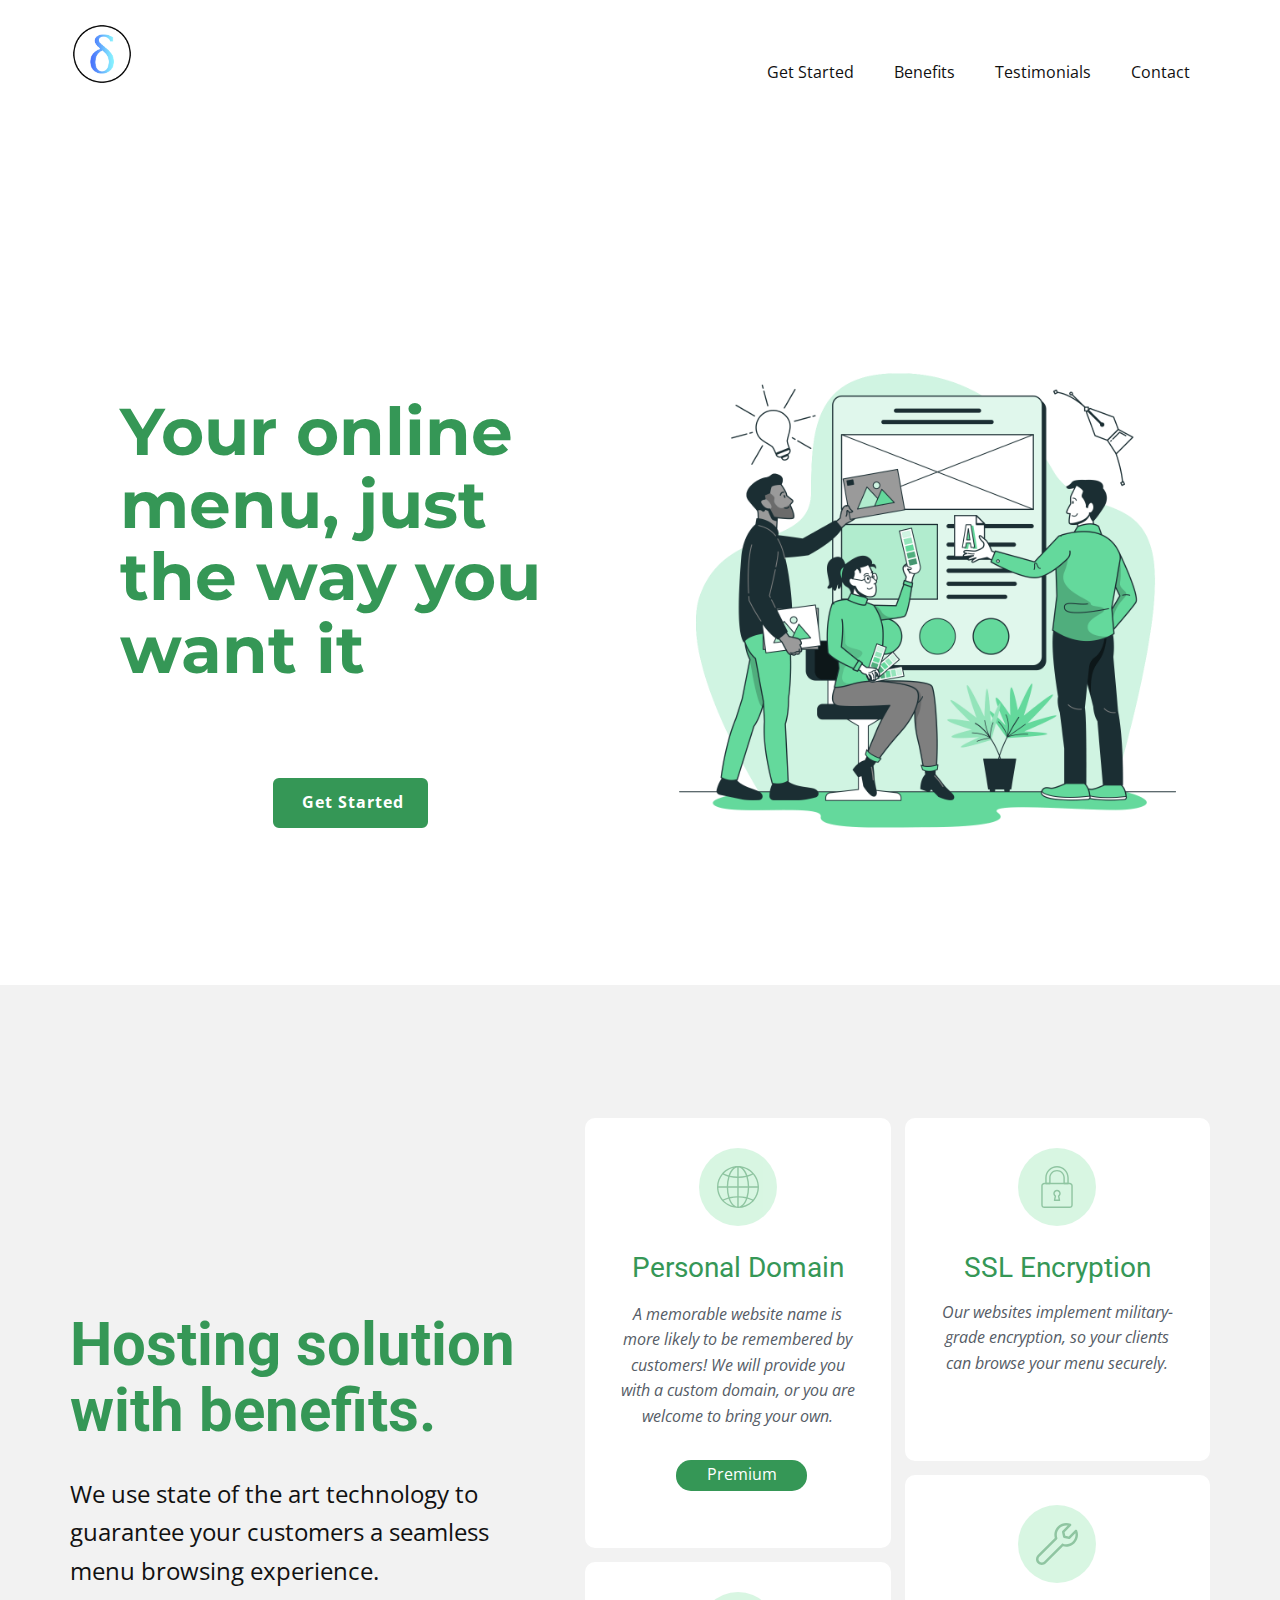
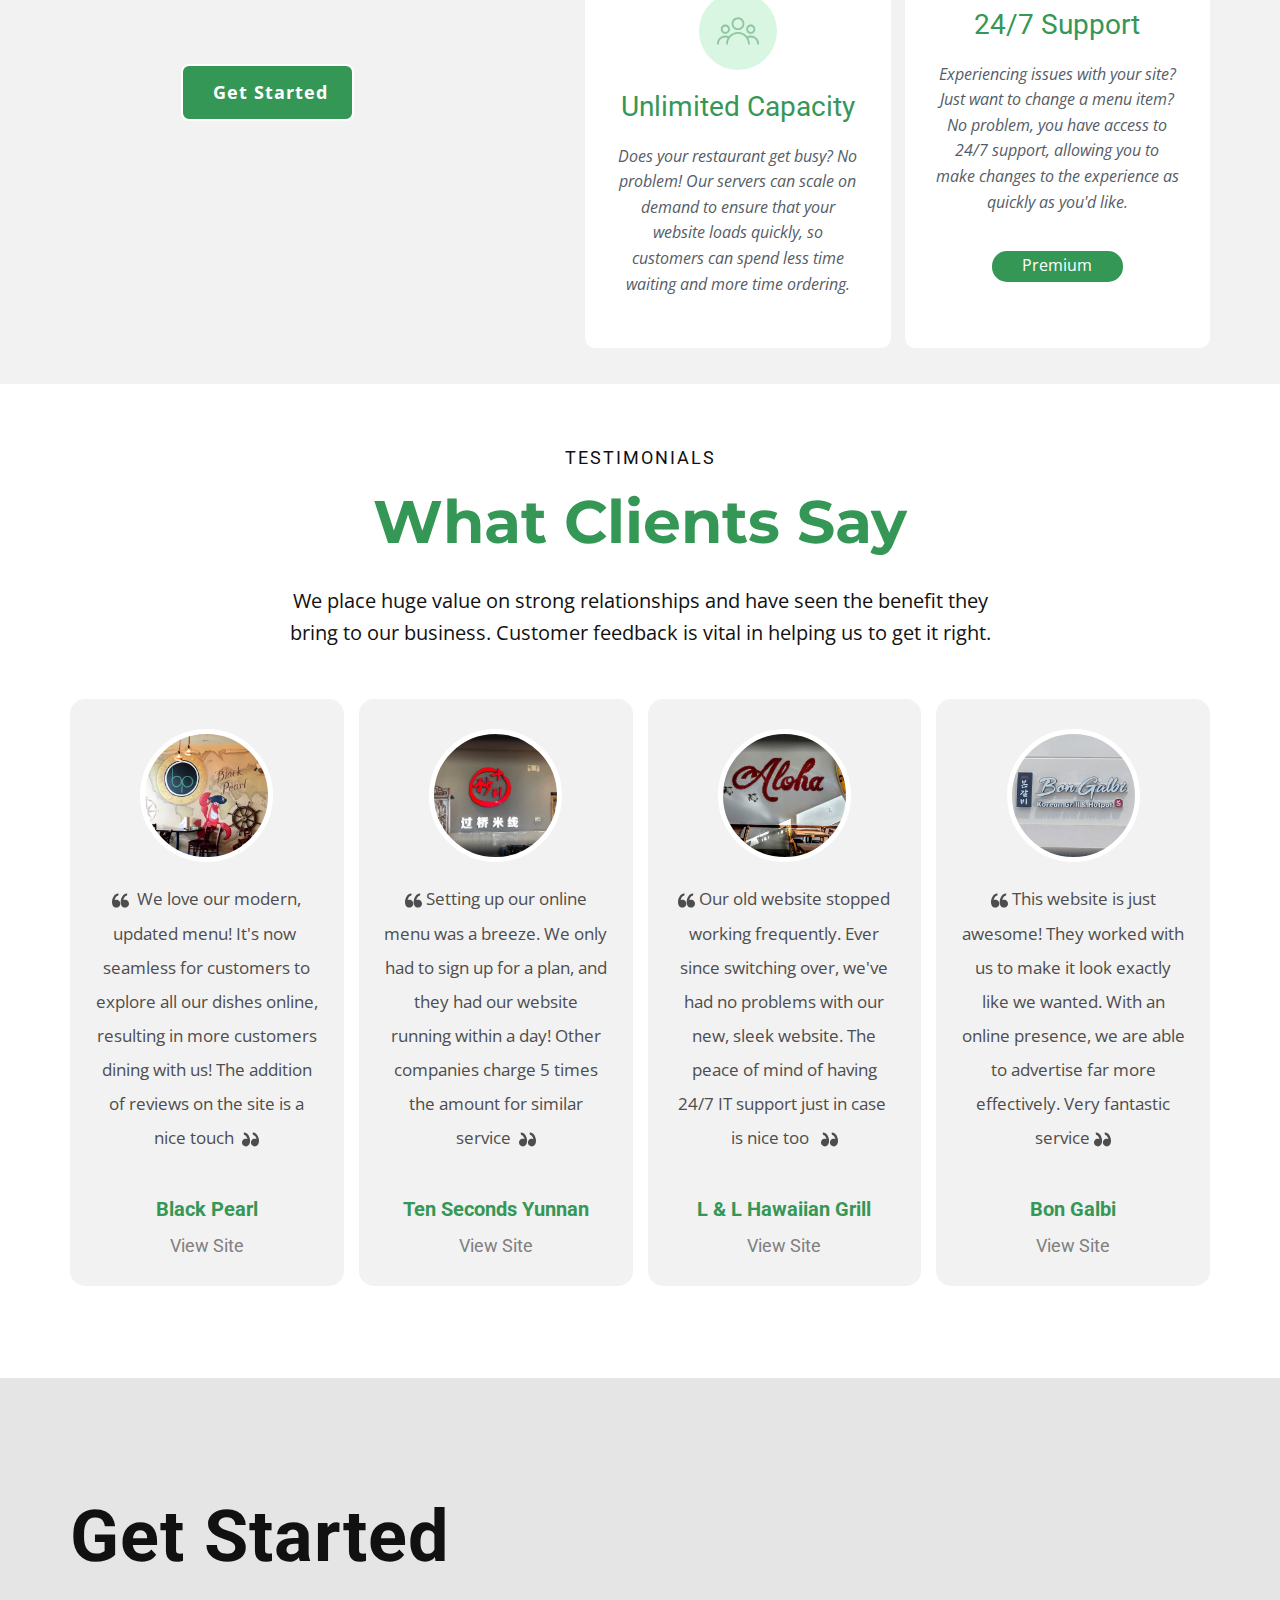
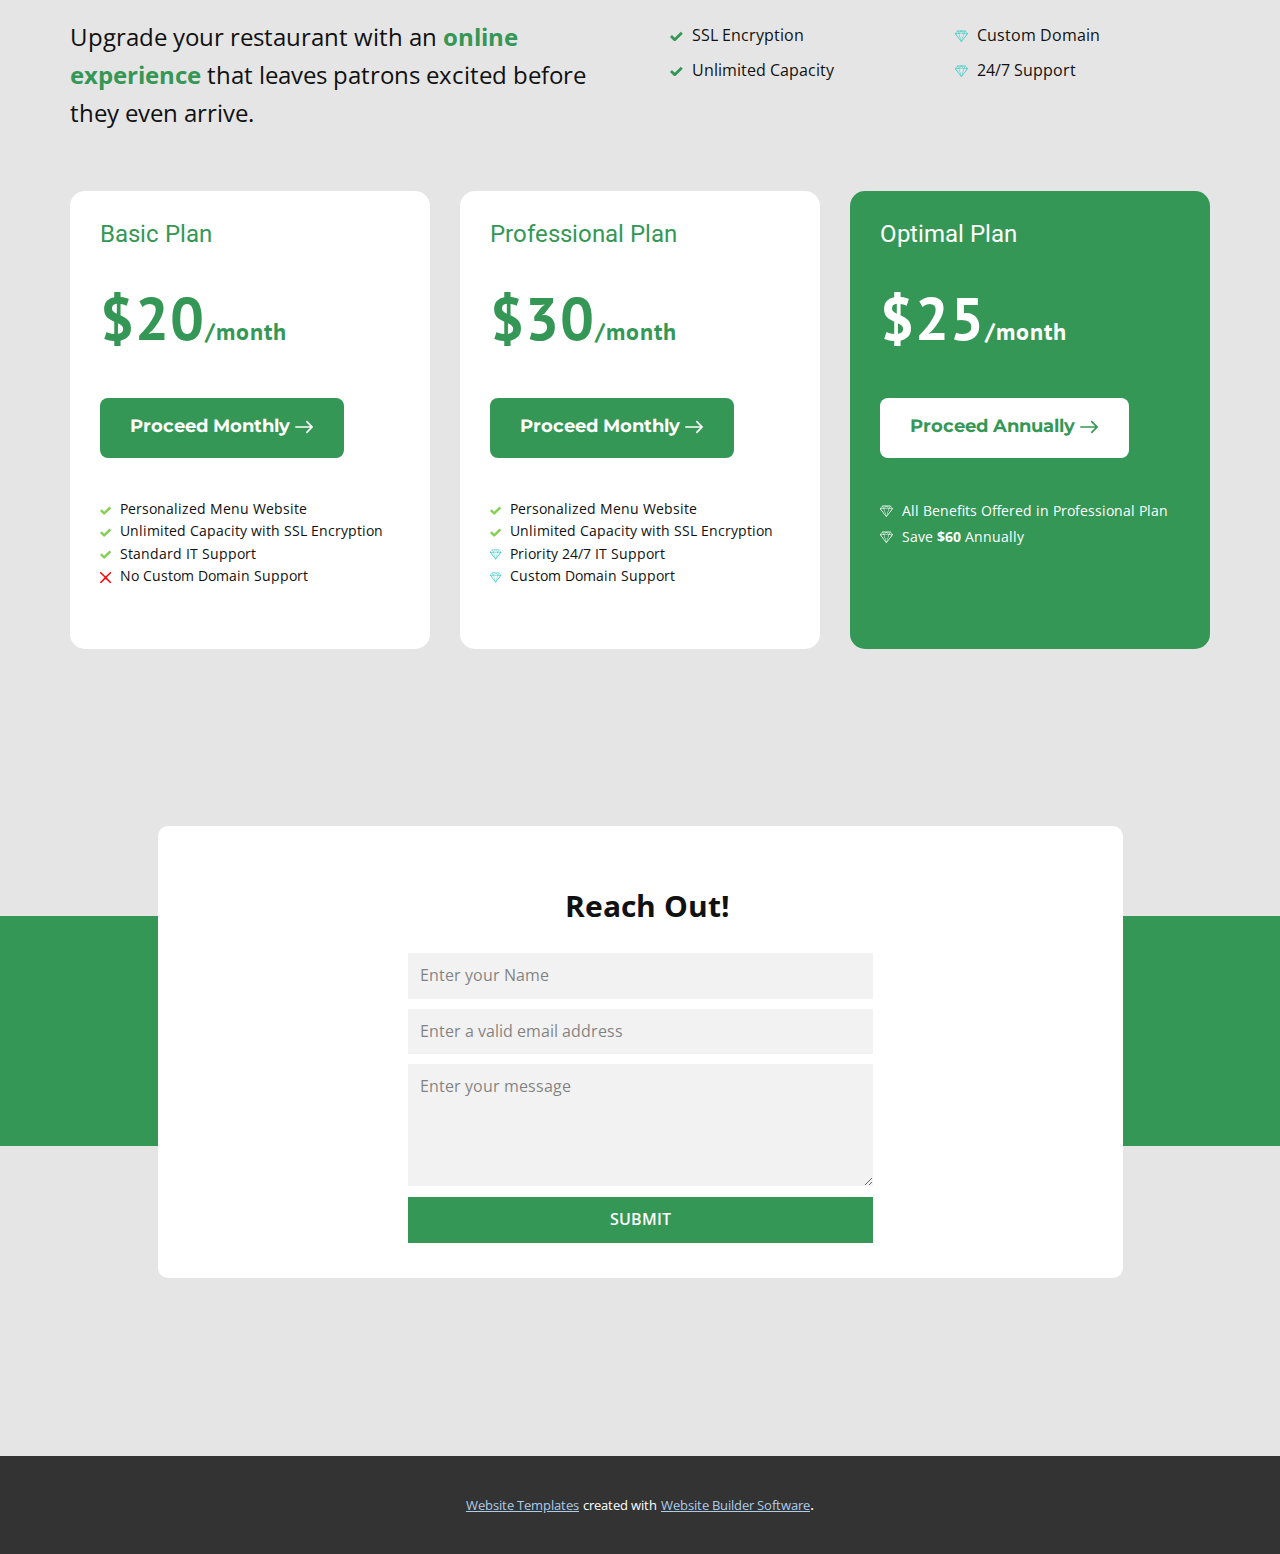
==== index.html @ 48ece4a9 "update form url" ====
<!DOCTYPE html>
<html style="font-size: 16px;">
  <head>
    <meta name="viewport" content="width=device-width, initial-scale=1.0">
    <meta charset="utf-8">
    <meta name="keywords" content="Your online menu, just the way you want it, ​Hosting solution with benefits., What Clients Say, ​Purchase, ​Free, ​$9/month, ​$12/month, ​Get started with the simpliest static page, INTUITIVE">
    <meta name="description" content="">
    <meta name="page_type" content="np-template-header-footer-from-plugin">
    <title>eMenu</title>
    <link rel="stylesheet" href="nicepage.css" media="screen">
<link rel="stylesheet" href="Home.css" media="screen">
    <script class="u-script" type="text/javascript" src="jquery.js" defer=""></script>
    <script class="u-script" type="text/javascript" src="nicepage.js" defer=""></script>
    <meta name="generator" content="Nicepage 3.25.0, nicepage.com">
    <link id="u-theme-google-font" rel="stylesheet" href="https://fonts.googleapis.com/css?family=Roboto:100,100i,300,300i,400,400i,500,500i,700,700i,900,900i|Open+Sans:300,300i,400,400i,600,600i,700,700i,800,800i">
    <link id="u-page-google-font" rel="stylesheet" href="https://fonts.googleapis.com/css?family=Montserrat:100,100i,200,200i,300,300i,400,400i,500,500i,600,600i,700,700i,800,800i,900,900i|PT+Sans:400,400i,700,700i|Open+Sans:300,300i,400,400i,600,600i,700,700i,800,800i">
    
    
    
    
    
    
    <script type="application/ld+json">{
		"@context": "http://schema.org",
		"@type": "Organization",
		"name": "",
		"logo": "images/logo.png"
}</script>
    <meta name="theme-color" content="#478ac9">
    <meta property="og:title" content="eMenu">
    <meta property="og:type" content="website">
  </head>
  <body data-home-page="Home.html" data-home-page-title="Home" class="u-body"><header class="u-clearfix u-header u-header" id="sec-4924"><div class="u-clearfix u-sheet u-valign-middle u-sheet-1">
        <a href="Home.html#carousel_662e" data-page-id="89994799" class="u-image u-logo u-image-1" data-image-width="812" data-image-height="812" title="Home">
          <img src="images/logo.png" class="u-logo-image u-logo-image-1" alt="">
        </a>
        <nav class="u-menu u-menu-dropdown u-offcanvas u-menu-1">
          <div class="menu-collapse" style="font-size: 1rem; letter-spacing: 0px;">
            <a class="u-button-style u-custom-left-right-menu-spacing u-custom-padding-bottom u-custom-top-bottom-menu-spacing u-nav-link u-text-active-palette-1-base u-text-hover-palette-2-base" href="#">
              <svg><use xmlns:xlink="http://www.w3.org/1999/xlink" xlink:href="#menu-hamburger"></use></svg>
              <svg version="1.1" xmlns="http://www.w3.org/2000/svg" xmlns:xlink="http://www.w3.org/1999/xlink"><defs><symbol id="menu-hamburger" viewBox="0 0 16 16" style="width: 16px; height: 16px;"><rect y="1" width="16" height="2"></rect><rect y="7" width="16" height="2"></rect><rect y="13" width="16" height="2"></rect>
</symbol>
</defs></svg>
            </a>
          </div>
          <div class="u-custom-menu u-nav-container">
            <ul class="u-nav u-unstyled u-nav-1"><li class="u-nav-item"><a class="u-button-style u-nav-link u-text-active-palette-1-base u-text-hover-palette-2-base" href="Home.html#carousel_10cb" data-page-id="89994799" style="padding: 10px 20px;">Get Started</a>
</li><li class="u-nav-item"><a class="u-button-style u-nav-link u-text-active-palette-1-base u-text-hover-palette-2-base" href="Home.html#carousel_8112" data-page-id="89994799" style="padding: 10px 20px;">Benefits</a>
</li><li class="u-nav-item"><a class="u-button-style u-nav-link u-text-active-palette-1-base u-text-hover-palette-2-base" href="Home.html#carousel_b953" data-page-id="89994799" style="padding: 10px 20px;">Testimonials</a>
</li><li class="u-nav-item"><a class="u-button-style u-nav-link u-text-active-palette-1-base u-text-hover-palette-2-base" href="Home.html#carousel_ae46" data-page-id="89994799" style="padding: 10px 20px;">Contact</a>
</li></ul>
          </div>
          <div class="u-custom-menu u-nav-container-collapse">
            <div class="u-black u-container-style u-inner-container-layout u-opacity u-opacity-95 u-sidenav">
              <div class="u-sidenav-overflow">
                <div class="u-menu-close"></div>
                <ul class="u-align-center u-nav u-popupmenu-items u-unstyled u-nav-2"><li class="u-nav-item"><a class="u-button-style u-nav-link" href="Home.html#carousel_10cb" data-page-id="89994799" style="padding: 10px 20px;">Get Started</a>
</li><li class="u-nav-item"><a class="u-button-style u-nav-link" href="Home.html#carousel_8112" data-page-id="89994799" style="padding: 10px 20px;">Benefits</a>
</li><li class="u-nav-item"><a class="u-button-style u-nav-link" href="Home.html#carousel_b953" data-page-id="89994799" style="padding: 10px 20px;">Testimonials</a>
</li><li class="u-nav-item"><a class="u-button-style u-nav-link" href="Home.html#carousel_ae46" data-page-id="89994799" style="padding: 10px 20px;">Contact</a>
</li></ul>
              </div>
            </div>
            <div class="u-black u-menu-overlay u-opacity u-opacity-70"></div>
          </div>
        </nav>
      </div></header>
    <section class="u-clearfix u-section-1" id="carousel_662e">
      <div class="u-clearfix u-sheet u-valign-middle u-sheet-1">
        <div class="u-clearfix u-expanded-width u-gutter-0 u-layout-wrap u-layout-wrap-1">
          <div class="u-layout" style="">
            <div class="u-layout-row" style="">
              <div class="u-align-center-xs u-align-left-lg u-align-left-md u-align-left-sm u-align-left-xl u-container-style u-layout-cell u-left-cell u-size-30 u-size-xs-60 u-white u-layout-cell-1" src="">
                <div class="u-container-layout u-container-layout-1">
                  <h1 class="u-align-left u-custom-font u-font-montserrat u-text u-text-palette-2-base u-text-1">Your online menu, just the way you want it<br>
                  </h1>
                  <a href="Home.html#carousel_10cb" data-page-id="89994799" class="u-active-white u-align-center u-border-2 u-border-active-palette-2-base u-border-hover-palette-2-base u-border-white u-btn u-btn-round u-button-style u-hover-white u-palette-2-base u-radius-8 u-text-active-palette-2-base u-text-body-alt-color u-text-hover-palette-2-base u-btn-1"> &nbsp;Get Started</a>
                </div>
              </div>
              <div class="u-align-center u-container-style u-layout-cell u-right-cell u-size-30 u-size-xs-60 u-layout-cell-2" src="">
                <div class="u-container-layout u-valign-bottom-lg u-valign-bottom-xl u-valign-middle-md u-container-layout-2" src="">
                  <img class="u-expanded-width-lg u-expanded-width-md u-expanded-width-sm u-expanded-width-xs u-image u-image-contain u-image-1" src="images/xcxcxcxc-min.png" data-image-width="1200" data-image-height="1100">
                </div>
              </div>
            </div>
          </div>
        </div>
      </div>
    </section>
    <section class="u-align-center u-clearfix u-grey-5 u-section-2" id="carousel_8112">
      <div class="u-clearfix u-sheet u-sheet-1">
        <div class="u-align-left u-container-style u-expanded-width-md u-expanded-width-sm u-expanded-width-xs u-group u-shape-rectangle u-group-1">
          <div class="u-container-layout u-valign-top-md u-valign-top-sm u-valign-top-xs u-container-layout-1">
            <h1 class="u-text u-text-palette-2-base u-text-1"> Hosting solution with benefits.</h1>
            <p class="u-text u-text-2">We use state of the art technology to guarantee your customers a seamless menu browsing experience.</p>
            <a href="Home.html#carousel_10cb" data-page-id="89994799" class="u-active-white u-align-center u-border-2 u-border-active-palette-2-base u-border-hover-palette-2-base u-border-white u-btn u-btn-round u-button-style u-hover-white u-palette-2-base u-radius-8 u-text-active-palette-2-base u-text-body-alt-color u-text-hover-palette-2-base u-btn-1"> &nbsp;Get Started</a>
          </div>
        </div>
        <div class="u-clearfix u-expanded-width-md u-expanded-width-sm u-expanded-width-xs u-gutter-14 u-layout-wrap u-layout-wrap-1">
          <div class="u-gutter-0 u-layout">
            <div class="u-layout-row">
              <div class="u-size-30">
                <div class="u-layout-col">
                  <div class="u-align-center u-container-style u-layout-cell u-radius-10 u-size-40 u-white u-layout-cell-1">
                    <div class="u-container-layout u-valign-bottom-sm u-valign-bottom-xs u-container-layout-2"><span class="u-icon u-icon-circle u-opacity u-opacity-55 u-palette-2-light-2 u-spacing-18 u-text-palette-2-base u-icon-1"><svg class="u-svg-link" preserveAspectRatio="xMidYMin slice" viewBox="0 0 479.447 479.447" style=""><use xmlns:xlink="http://www.w3.org/1999/xlink" xlink:href="#svg-8ac8"></use></svg><svg class="u-svg-content" viewBox="0 0 479.447 479.447" x="0px" y="0px" id="svg-8ac8" style="enable-background:new 0 0 479.447 479.447;"><g><g><path d="M239.446,0.022c-8.594,0-17.182,0.462-25.727,1.383c-7.832,0.8-15.568,2.112-23.2,3.704    c-1.477,0.309-2.955,0.635-4.432,0.976C141.12,16.323,100.06,39.314,67.831,72.301c-2.997,3.072-5.931,6.235-8.8,9.488    c-87.06,99.948-76.612,251.548,23.337,338.608c95.688,83.349,239.723,77.803,328.719-12.656c3.003-3.072,5.936-6.235,8.8-9.488    c38.421-43.754,59.594-100.003,59.56-158.232C479.447,107.472,371.995,0.021,239.446,0.022z M78.495,84.301    c1.264-1.312,2.576-2.568,3.864-3.84c1.488-1.464,2.968-2.936,4.488-4.352c1.336-1.248,2.712-2.448,4.08-3.664    c1.544-1.368,3.08-2.736,4.664-4.056c1.392-1.176,2.824-2.304,4.248-3.44c1.6-1.28,3.2-2.56,4.848-3.792    c1.456-1.096,2.936-2.16,4.424-3.2c1.656-1.184,3.32-2.4,5.008-3.504c1.512-1.024,3.04-2.016,4.576-3    c1.712-1.096,3.432-2.176,5.168-3.2c1.563-0.933,3.136-1.851,4.72-2.752c1.771-1.008,3.549-1.992,5.336-2.952    c1.6-0.853,3.2-1.688,4.8-2.504c1.824-0.92,3.664-1.808,5.512-2.68c1.6-0.76,3.264-1.52,4.912-2.24c1.88-0.8,3.784-1.6,5.688-2.4    c1.656-0.68,3.304-1.344,4.976-1.984c1.936-0.736,3.896-1.424,5.856-2.112c1.672-0.584,3.344-1.168,5.04-1.72    c1.992-0.64,4-1.232,6.016-1.816c1.688-0.488,3.36-0.992,5.056-1.448c0.648-0.168,1.296-0.304,1.944-0.472    c-23.68,22.993-41.253,51.529-51.128,83.024c-18.988-5.008-37.37-12.082-54.816-21.096C78.039,84.821,78.263,84.541,78.495,84.301    z M66.991,97.181c19.217,10.412,39.595,18.522,60.712,24.16c-10.352,35.996-15.786,73.227-16.152,110.68h-95.92    C17.374,182.632,35.435,135.214,66.991,97.181z M66.991,382.861c-31.554-38.034-49.615-85.452-51.36-134.84h95.92    c0.366,37.453,5.799,74.684,16.152,110.68C106.587,364.341,86.209,372.45,66.991,382.861z M181.727,456.429    c-1.616-0.408-3.288-0.936-4.952-1.424c-2.024-0.592-4.056-1.184-6.056-1.832c-1.688-0.544-3.352-1.128-5.016-1.712    c-1.968-0.68-3.936-1.376-5.88-2.12c-1.664-0.632-3.304-1.296-4.952-1.968c-1.912-0.8-3.824-1.6-5.72-2.4    c-1.632-0.72-3.256-1.461-4.872-2.224c-1.864-0.88-3.72-1.776-5.6-2.704c-1.6-0.8-3.2-1.6-4.8-2.472    c-1.808-0.968-3.6-1.96-5.392-2.984c-1.6-0.888-3.12-1.8-4.664-2.728c-1.76-1.056-3.488-2.144-5.216-3.256    c-1.52-0.968-3.04-1.952-4.536-2.96c-1.704-1.152-3.392-2.352-5.064-3.552c-1.464-1.048-2.928-2.096-4.368-3.2    c-1.656-1.248-3.28-2.536-4.896-3.832c-1.416-1.128-2.824-2.248-4.208-3.408c-1.6-1.328-3.144-2.712-4.696-4.088    c-1.36-1.208-2.728-2.4-4.056-3.632c-1.528-1.424-3.008-2.904-4.496-4.368c-1.288-1.272-2.6-2.528-3.864-3.832    c-0.232-0.248-0.456-0.504-0.688-0.744c17.445-9.018,35.827-16.095,54.816-21.104c9.877,31.494,27.449,60.029,51.128,83.024    C183.031,456.741,182.375,456.605,181.727,456.429z M231.447,463.389c-34.232-4.864-64.24-40.592-83.12-93.352    c27.296-6.112,55.151-9.391,83.12-9.784V463.389z M231.447,344.253c-29.67,0.39-59.215,3.914-88.144,10.512    c-10.045-34.707-15.344-70.615-15.752-106.744h103.896V344.253z M231.447,232.021H127.551    c0.407-36.129,5.706-72.037,15.752-106.744c28.929,6.597,58.475,10.121,88.144,10.512V232.021z M231.447,119.789    c-27.97-0.39-55.824-3.669-83.12-9.784c18.88-52.76,48.888-88.488,83.12-93.352V119.789z M411.903,97.181    c31.554,38.034,49.615,85.452,51.36,134.84h-95.92c-0.366-37.453-5.799-74.684-16.152-110.68    C372.307,115.7,392.685,107.591,411.903,97.181z M297.103,23.605c1.68,0.416,3.352,0.944,5.016,1.432    c2.024,0.592,4.056,1.184,6.056,1.832c1.688,0.544,3.352,1.128,5.016,1.712c1.968,0.68,3.936,1.376,5.88,2.12    c1.664,0.632,3.304,1.296,4.952,1.968c1.912,0.8,3.824,1.6,5.72,2.4c1.632,0.72,3.256,1.461,4.872,2.224    c1.864,0.88,3.72,1.776,5.6,2.704c1.6,0.8,3.2,1.6,4.8,2.472c1.808,0.968,3.6,1.96,5.392,2.984c1.6,0.888,3.12,1.8,4.664,2.728    c1.76,1.056,3.488,2.144,5.216,3.256c1.52,0.968,3.04,1.952,4.536,2.96c1.704,1.152,3.384,2.344,5.056,3.544    c1.472,1.048,2.936,2.104,4.384,3.2c1.648,1.24,3.264,2.528,4.888,3.824c1.408,1.12,2.824,2.24,4.208,3.408    c1.6,1.328,3.144,2.712,4.696,4.088c1.36,1.208,2.728,2.4,4.056,3.632c1.528,1.424,3.008,2.904,4.496,4.368    c1.288,1.272,2.6,2.528,3.864,3.832c0.232,0.248,0.456,0.504,0.688,0.744c-17.445,9.018-35.827,16.095-54.816,21.104    c-9.896-31.498-27.491-60.031-51.192-83.016C295.799,23.293,296.455,23.429,297.103,23.605z M247.447,16.653    c34.232,4.864,64.24,40.592,83.12,93.352c-27.296,6.112-55.151,9.391-83.12,9.784V16.653z M247.447,135.789    c29.67-0.39,59.215-3.914,88.144-10.512c10.045,34.707,15.344,70.615,15.752,106.744H247.447V135.789z M247.447,248.021h103.896    c-0.407,36.129-5.706,72.037-15.752,106.744h0c-28.929-6.597-58.474-10.121-88.144-10.512V248.021z M247.447,463.389V360.253    c27.97,0.39,55.824,3.669,83.12,9.784C311.687,422.797,281.679,458.525,247.447,463.389z M400.399,395.741    c-1.264,1.304-2.568,2.56-3.856,3.832c-1.488,1.464-2.976,2.944-4.504,4.368c-1.328,1.24-2.696,2.4-4.056,3.64    c-1.552,1.376-3.096,2.752-4.68,4.08c-1.4,1.168-2.824,2.296-4.248,3.432c-1.6,1.28-3.2,2.56-4.848,3.792    c-1.456,1.096-2.936,2.16-4.424,3.2c-1.656,1.184-3.32,2.4-5.008,3.504c-1.512,1.024-3.04,2.016-4.576,2.992    c-1.712,1.104-3.437,2.171-5.176,3.2c-1.6,0.936-3.128,1.848-4.704,2.752c-1.771,1.008-3.552,1.992-5.344,2.952    c-1.6,0.853-3.2,1.688-4.8,2.504c-1.824,0.92-3.664,1.808-5.512,2.68c-1.6,0.76-3.264,1.52-4.912,2.24    c-1.88,0.8-3.784,1.6-5.688,2.4c-1.656,0.672-3.304,1.344-4.968,1.976c-1.952,0.744-3.912,1.44-5.88,2.12    c-1.664,0.584-3.328,1.168-5.016,1.712c-2,0.648-4,1.24-6.04,1.824c-1.672,0.496-3.352,0.992-5.04,1.448    c-0.648,0.168-1.296,0.304-1.944,0.472c23.68-22.993,41.253-51.529,51.128-83.024c18.988,5.008,37.37,12.082,54.816,21.096    C400.855,395.221,400.631,395.501,400.399,395.741z M411.903,382.861c-19.217-10.412-39.595-18.522-60.712-24.16    c10.352-35.996,15.786-73.227,16.152-110.68h95.92C461.521,297.409,443.459,344.828,411.903,382.861z"></path>
</g>
</g></svg></span>
                      <h3 class="u-text u-text-default u-text-palette-2-base u-text-3">Personal Domain</h3>
                      <p class="u-align-center u-text u-text-palette-5-dark-2 u-text-4"> A memorable website name is more likely to be remembered by customers! We will provide you with a custom domain, or you are welcome to bring your own.</p>
                      <div class="u-align-center-lg u-align-center-md u-align-center-sm u-align-center-xs u-container-style u-group u-palette-2-base u-radius-15 u-shape-round u-group-2">
                        <div class="u-container-layout u-container-layout-3">
                          <p class="u-align-center-lg u-align-center-xl u-text u-text-default u-text-5">Premium</p>
                        </div>
                      </div>
                    </div>
                  </div>
                  <div class="u-align-center u-container-style u-layout-cell u-radius-10 u-size-20 u-white u-layout-cell-2">
                    <div class="u-container-layout u-container-layout-4"><span class="u-icon u-icon-circle u-opacity u-opacity-55 u-palette-2-light-2 u-spacing-18 u-text-palette-2-base u-icon-2"><svg class="u-svg-link" preserveAspectRatio="xMidYMin slice" viewBox="0 0 490.667 490.667" style=""><use xmlns:xlink="http://www.w3.org/1999/xlink" xlink:href="#svg-de6d"></use></svg><svg class="u-svg-content" viewBox="0 0 490.667 490.667" x="0px" y="0px" id="svg-de6d" style="enable-background:new 0 0 490.667 490.667;"><g><g><path d="M245.333,85.333c-41.173,0-74.667,33.493-74.667,74.667s33.493,74.667,74.667,74.667S320,201.173,320,160    C320,118.827,286.507,85.333,245.333,85.333z M245.333,213.333C215.936,213.333,192,189.397,192,160    c0-29.397,23.936-53.333,53.333-53.333s53.333,23.936,53.333,53.333S274.731,213.333,245.333,213.333z"></path>
</g>
</g><g><g><path d="M394.667,170.667c-29.397,0-53.333,23.936-53.333,53.333s23.936,53.333,53.333,53.333S448,253.397,448,224    S424.064,170.667,394.667,170.667z M394.667,256c-17.643,0-32-14.357-32-32c0-17.643,14.357-32,32-32s32,14.357,32,32    C426.667,241.643,412.309,256,394.667,256z"></path>
</g>
</g><g><g><path d="M97.515,170.667c-29.419,0-53.333,23.936-53.333,53.333s23.936,53.333,53.333,53.333s53.333-23.936,53.333-53.333    S126.933,170.667,97.515,170.667z M97.515,256c-17.643,0-32-14.357-32-32c0-17.643,14.357-32,32-32c17.643,0,32,14.357,32,32    C129.515,241.643,115.157,256,97.515,256z"></path>
</g>
</g><g><g><path d="M245.333,256c-76.459,0-138.667,62.208-138.667,138.667c0,5.888,4.779,10.667,10.667,10.667S128,400.555,128,394.667    c0-64.704,52.629-117.333,117.333-117.333s117.333,52.629,117.333,117.333c0,5.888,4.779,10.667,10.667,10.667    c5.888,0,10.667-4.779,10.667-10.667C384,318.208,321.792,256,245.333,256z"></path>
</g>
</g><g><g><path d="M394.667,298.667c-17.557,0-34.752,4.8-49.728,13.867c-5.013,3.072-6.635,9.621-3.584,14.656    c3.093,5.035,9.621,6.635,14.656,3.584C367.637,323.712,380.992,320,394.667,320c41.173,0,74.667,33.493,74.667,74.667    c0,5.888,4.779,10.667,10.667,10.667c5.888,0,10.667-4.779,10.667-10.667C490.667,341.739,447.595,298.667,394.667,298.667z"></path>
</g>
</g><g><g><path d="M145.707,312.512c-14.955-9.045-32.149-13.845-49.707-13.845c-52.928,0-96,43.072-96,96    c0,5.888,4.779,10.667,10.667,10.667s10.667-4.779,10.667-10.667C21.333,353.493,54.827,320,96,320    c13.675,0,27.029,3.712,38.635,10.752c5.013,3.051,11.584,1.451,14.656-3.584C152.363,322.133,150.741,315.584,145.707,312.512z"></path>
</g>
</g></svg></span>
                      <h3 class="u-text u-text-default u-text-palette-2-base u-text-6">Unlimited Capacity</h3>
                      <p class="u-text u-text-palette-5-dark-2 u-text-7">Does your restaurant get busy? No problem! Our servers can scale on demand to ensure that your website loads quickly, so customers can spend less time waiting and more time ordering.</p>
                    </div>
                  </div>
                </div>
              </div>
              <div class="u-size-30">
                <div class="u-layout-col">
                  <div class="u-align-center u-container-style u-layout-cell u-radius-10 u-size-20 u-white u-layout-cell-3">
                    <div class="u-container-layout u-valign-top u-container-layout-5"><span class="u-icon u-icon-circle u-opacity u-opacity-55 u-palette-2-light-2 u-spacing-18 u-text-palette-2-base u-icon-3"><svg class="u-svg-link" preserveAspectRatio="xMidYMin slice" viewBox="0 0 512 512" style=""><use xmlns:xlink="http://www.w3.org/1999/xlink" xlink:href="#svg-61a8"></use></svg><svg class="u-svg-content" viewBox="0 0 512 512" x="0px" y="0px" id="svg-61a8" style="enable-background:new 0 0 512 512;"><g><g><path d="M255.999,0c-79.044,0-143.352,64.308-143.352,143.353v70.193c0,4.78,3.879,8.656,8.659,8.656h48.057    c4.78,0,8.656-3.876,8.656-8.656v-70.193c0-42.998,34.981-77.98,77.979-77.98s77.979,34.982,77.979,77.98v70.193    c0,4.78,3.88,8.656,8.661,8.656h48.057c4.78,0,8.656-3.876,8.656-8.656v-70.193C399.352,64.308,335.044,0,255.999,0z     M382.04,204.89h-30.748v-61.537c0-52.544-42.748-95.292-95.291-95.292s-95.291,42.748-95.291,95.292v61.537h-30.748v-61.537    c0-69.499,56.54-126.04,126.038-126.04c69.499,0,126.04,56.541,126.04,126.04V204.89z"></path>
</g>
</g><g><g><path d="M410.63,204.89H101.371c-20.505,0-37.188,16.683-37.188,37.188v232.734c0,20.505,16.683,37.188,37.188,37.188H410.63    c20.505,0,37.187-16.683,37.187-37.189V242.078C447.817,221.573,431.135,204.89,410.63,204.89z M430.505,474.811    c0,10.96-8.916,19.876-19.875,19.876H101.371c-10.96,0-19.876-8.916-19.876-19.876V242.078c0-10.96,8.916-19.876,19.876-19.876    H410.63c10.959,0,19.875,8.916,19.875,19.876V474.811z"></path>
</g>
</g><g><g><path d="M285.11,369.781c10.113-8.521,15.998-20.978,15.998-34.365c0-24.873-20.236-45.109-45.109-45.109    c-24.874,0-45.11,20.236-45.11,45.109c0,13.387,5.885,25.844,16,34.367l-9.731,46.362c-0.535,2.554,0.108,5.211,1.752,7.236    c1.645,2.023,4.113,3.2,6.72,3.2h60.738c2.608,0,5.076-1.176,6.719-3.2c1.643-2.026,2.286-4.683,1.751-7.234L285.11,369.781z     M270.851,358.82c-3.04,1.936-4.565,5.553-3.824,9.081l8.68,41.366h-39.415l8.682-41.363c0.74-3.529-0.782-7.146-3.824-9.081    c-8.108-5.16-12.948-13.911-12.948-23.406c0-15.327,12.469-27.796,27.797-27.796c15.327,0,27.796,12.469,27.796,27.796    C283.797,344.914,278.957,353.663,270.851,358.82z"></path>
</g>
</g></svg></span>
                      <h3 class="u-text u-text-palette-2-base u-text-8">SSL Encryption</h3>
                      <p class="u-text u-text-palette-5-dark-2 u-text-9"> Our websites implement military-grade encryption, so your clients can browse your menu securely.</p>
                    </div>
                  </div>
                  <div class="u-container-style u-layout-cell u-radius-10 u-size-40 u-white u-layout-cell-4">
                    <div class="u-container-layout u-container-layout-6"><span class="u-icon u-icon-circle u-opacity u-opacity-55 u-palette-2-light-2 u-spacing-18 u-text-palette-2-base u-icon-4"><svg class="u-svg-link" preserveAspectRatio="xMidYMin slice" viewBox="0 0 512 512" style=""><use xmlns:xlink="http://www.w3.org/1999/xlink" xlink:href="#svg-e907"></use></svg><svg class="u-svg-content" viewBox="0 0 512 512" x="0px" y="0px" id="svg-e907" style="enable-background:new 0 0 512 512;"><g><g><path d="M501.818,90.997c-1.876-4.733-6.008-8.204-10.993-9.234c-4.992-1.032-10.157,0.516-13.756,4.116l-77.994,77.994    l-41.932-9.016l-9.015-41.932l77.994-77.995c3.6-3.6,5.146-8.77,4.116-13.755c-1.031-4.986-4.502-9.117-9.234-10.995    c-53.547-21.234-114.462-8.644-155.187,32.078c-19.604,19.604-33.066,44.226-38.93,71.206    c-5.016,23.082-4.312,46.931,1.991,69.544L20.734,391.153C7.363,404.523,0,422.3,0,441.209c0,18.909,7.363,36.686,20.735,50.057    C34.105,504.637,51.882,512,70.791,512c18.908,0,36.686-7.363,50.056-20.734l208.145-208.144    c22.613,6.303,46.461,7.007,69.543,1.99c26.98-5.864,51.603-19.327,71.207-38.93C510.463,205.459,523.053,144.546,501.818,90.997z     M448.354,224.796c-30.845,30.845-77.377,41.402-118.55,26.89c-5.49-1.934-11.602-0.546-15.719,3.57L99.46,469.88    c-7.658,7.659-17.841,11.877-28.671,11.877c-10.831,0-21.012-4.218-28.671-11.877c-7.658-7.659-11.876-17.841-11.876-28.671    c0-10.83,4.218-21.012,11.877-28.671l214.624-214.624c4.116-4.116,5.504-10.229,3.57-15.719    c-14.511-41.171-3.956-87.705,26.889-118.55c21.8-21.8,50.919-33.398,80.596-33.398c6.226,0,12.479,0.51,18.69,1.545l-65.57,65.57    c-3.63,3.629-5.171,8.852-4.092,13.871l12.799,59.533c1.251,5.814,5.792,10.355,11.605,11.605l59.534,12.8    c5.022,1.079,10.241-0.462,13.872-4.092l65.569-65.57C486.17,161.332,474.726,198.423,448.354,224.796z"></path>
</g>
</g></svg></span>
                      <h3 class="u-align-center u-text u-text-default u-text-palette-2-base u-text-10">24/7 Support</h3>
                      <p class="u-align-center u-text u-text-palette-5-dark-2 u-text-11">Experiencing issues with your site? Just want to change a menu item? No problem, you have access to 24/7 support, allowing you to make changes to the experience as quickly as you'd like.</p>
                      <div class="u-align-center-lg u-align-center-md u-align-center-sm u-align-center-xs u-container-style u-group u-palette-2-base u-radius-15 u-shape-round u-group-3">
                        <div class="u-container-layout u-container-layout-7">
                          <p class="u-align-center-lg u-align-center-xl u-text u-text-default u-text-12">Premium</p>
                        </div>
                      </div>
                    </div>
                  </div>
                </div>
              </div>
            </div>
          </div>
        </div>
      </div>
    </section>
    <section class="u-align-center u-clearfix u-section-3" id="carousel_b953">
      <div class="u-clearfix u-sheet u-sheet-1">
        <h6 class="u-text u-text-default u-text-1">testimonials</h6>
        <h1 class="u-custom-font u-font-montserrat u-text u-text-palette-2-base u-text-2">What Clients Say<br>
        </h1>
        <p class="u-text u-text-3">We place huge value on strong relationships and have seen the benefit they bring to our business. Customer feedback is vital in helping us to get it right.</p>
        <div class="u-expanded-width u-list u-list-1">
          <div class="u-repeater u-repeater-1">
            <div class="u-align-center u-container-style u-grey-5 u-list-item u-radius-15 u-repeater-item u-shape-round u-list-item-1">
              <div class="u-container-layout u-similar-container u-valign-top u-container-layout-1">
                <div alt="" class="u-border-5 u-border-white u-image u-image-circle u-image-1" data-image-width="1600" data-image-height="800"></div>
                <p class="u-text u-text-grey-70 u-text-4"><span class="u-icon u-icon-1"><svg class="u-svg-content" viewBox="0 0 95.333 95.332" x="0px" y="0px" style="width: 1em; height: 1em;"><g><g><path d="M30.512,43.939c-2.348-0.676-4.696-1.019-6.98-1.019c-3.527,0-6.47,0.806-8.752,1.793    c2.2-8.054,7.485-21.951,18.013-23.516c0.975-0.145,1.774-0.85,2.04-1.799l2.301-8.23c0.194-0.696,0.079-1.441-0.318-2.045    s-1.035-1.007-1.75-1.105c-0.777-0.106-1.569-0.16-2.354-0.16c-12.637,0-25.152,13.19-30.433,32.076    c-3.1,11.08-4.009,27.738,3.627,38.223c4.273,5.867,10.507,9,18.529,9.313c0.033,0.001,0.065,0.002,0.098,0.002    c9.898,0,18.675-6.666,21.345-16.209c1.595-5.705,0.874-11.688-2.032-16.851C40.971,49.307,36.236,45.586,30.512,43.939z"></path><path d="M92.471,54.413c-2.875-5.106-7.61-8.827-13.334-10.474c-2.348-0.676-4.696-1.019-6.979-1.019    c-3.527,0-6.471,0.806-8.753,1.793c2.2-8.054,7.485-21.951,18.014-23.516c0.975-0.145,1.773-0.85,2.04-1.799l2.301-8.23    c0.194-0.696,0.079-1.441-0.318-2.045c-0.396-0.604-1.034-1.007-1.75-1.105c-0.776-0.106-1.568-0.16-2.354-0.16    c-12.637,0-25.152,13.19-30.434,32.076c-3.099,11.08-4.008,27.738,3.629,38.225c4.272,5.866,10.507,9,18.528,9.312    c0.033,0.001,0.065,0.002,0.099,0.002c9.897,0,18.675-6.666,21.345-16.209C96.098,65.559,95.376,59.575,92.471,54.413z"></path>
</g>
</g></svg><img></span>&nbsp; We love our modern, updated menu! It's now&nbsp; seamless for customers to explore all our dishes online, resulting in more customers dining with us! The addition of reviews on the site is a nice touch&nbsp;&nbsp;<span class="u-icon u-icon-2"><svg class="u-svg-content" viewBox="0 0 98.829 98.829" x="0px" y="0px" style="width: 1em; height: 1em;"><g><g><path d="M96.76,41.603C91.511,22.831,78.562,9.204,65.975,9.204c-1.011,0-2.021,0.088-3.005,0.262    c-0.558,0.098-1.046,0.426-1.348,0.902c-0.301,0.479-0.386,1.061-0.233,1.605l2.591,9.268c0.25,0.895,1.113,1.5,2.01,1.459    l0.206-0.004c4.668,0,13.199,6.996,17.548,22.545c0.172,0.617,0.335,1.248,0.492,1.906c-4.882-2.416-10.706-2.975-15.98-1.506    C56.358,48.97,49.388,61.356,52.714,73.252c2.696,9.639,11.563,16.373,21.563,16.373c2.037,0,4.071-0.281,6.046-0.834    c7.846-2.193,13.745-8.707,16.611-18.338C99.521,61.764,99.456,51.249,96.76,41.603z"></path><path d="M14.088,9.206c-1.009,0-2.02,0.086-3.003,0.26c-0.557,0.096-1.046,0.426-1.347,0.902    c-0.301,0.479-0.386,1.061-0.234,1.605l2.592,9.268c0.25,0.895,1.097,1.5,2.01,1.459l0.204-0.004    c4.668,0,13.2,6.996,17.549,22.545c0.173,0.621,0.336,1.252,0.492,1.906c-4.884-2.416-10.706-2.975-15.98-1.506    C4.475,48.97-2.497,61.356,0.831,73.252c2.696,9.639,11.563,16.373,21.563,16.373c2.037,0,4.071-0.281,6.047-0.834    c7.845-2.193,13.744-8.707,16.611-18.338c2.586-8.689,2.522-19.205-0.175-28.852C39.625,22.831,26.678,9.206,14.088,9.206z"></path>
</g>
</g></svg><img></span>
                </p>
                <h5 class="u-text u-text-default u-text-palette-2-base u-text-5">Black Pearl</h5>
                <h6 class="u-text u-text-default u-text-grey-50 u-text-6">View Site</h6>
              </div>
            </div>
            <div class="u-align-center u-container-style u-grey-5 u-list-item u-radius-15 u-repeater-item u-shape-round u-list-item-2">
              <div class="u-container-layout u-similar-container u-valign-top u-container-layout-2">
                <div alt="" class="u-border-5 u-border-white u-image u-image-circle u-image-2" data-image-width="1700" data-image-height="1277"></div>
                <p class="u-text u-text-grey-70 u-text-7"><span class="u-icon u-icon-3"><svg class="u-svg-content" viewBox="0 0 95.333 95.332" x="0px" y="0px" style="width: 1em; height: 1em;"><g><g><path d="M30.512,43.939c-2.348-0.676-4.696-1.019-6.98-1.019c-3.527,0-6.47,0.806-8.752,1.793    c2.2-8.054,7.485-21.951,18.013-23.516c0.975-0.145,1.774-0.85,2.04-1.799l2.301-8.23c0.194-0.696,0.079-1.441-0.318-2.045    s-1.035-1.007-1.75-1.105c-0.777-0.106-1.569-0.16-2.354-0.16c-12.637,0-25.152,13.19-30.433,32.076    c-3.1,11.08-4.009,27.738,3.627,38.223c4.273,5.867,10.507,9,18.529,9.313c0.033,0.001,0.065,0.002,0.098,0.002    c9.898,0,18.675-6.666,21.345-16.209c1.595-5.705,0.874-11.688-2.032-16.851C40.971,49.307,36.236,45.586,30.512,43.939z"></path><path d="M92.471,54.413c-2.875-5.106-7.61-8.827-13.334-10.474c-2.348-0.676-4.696-1.019-6.979-1.019    c-3.527,0-6.471,0.806-8.753,1.793c2.2-8.054,7.485-21.951,18.014-23.516c0.975-0.145,1.773-0.85,2.04-1.799l2.301-8.23    c0.194-0.696,0.079-1.441-0.318-2.045c-0.396-0.604-1.034-1.007-1.75-1.105c-0.776-0.106-1.568-0.16-2.354-0.16    c-12.637,0-25.152,13.19-30.434,32.076c-3.099,11.08-4.008,27.738,3.629,38.225c4.272,5.866,10.507,9,18.528,9.312    c0.033,0.001,0.065,0.002,0.099,0.002c9.897,0,18.675-6.666,21.345-16.209C96.098,65.559,95.376,59.575,92.471,54.413z"></path>
</g>
</g></svg><img></span>&nbsp;Setting up our online menu was a breeze. We only had to sign up for a plan, and they had our website running within a day! Other companies charge 5 times the amount for similar service&nbsp;&nbsp;<span class="u-icon u-icon-4"><svg class="u-svg-content" viewBox="0 0 98.829 98.829" x="0px" y="0px" style="width: 1em; height: 1em;"><g><g><path d="M96.76,41.603C91.511,22.831,78.562,9.204,65.975,9.204c-1.011,0-2.021,0.088-3.005,0.262    c-0.558,0.098-1.046,0.426-1.348,0.902c-0.301,0.479-0.386,1.061-0.233,1.605l2.591,9.268c0.25,0.895,1.113,1.5,2.01,1.459    l0.206-0.004c4.668,0,13.199,6.996,17.548,22.545c0.172,0.617,0.335,1.248,0.492,1.906c-4.882-2.416-10.706-2.975-15.98-1.506    C56.358,48.97,49.388,61.356,52.714,73.252c2.696,9.639,11.563,16.373,21.563,16.373c2.037,0,4.071-0.281,6.046-0.834    c7.846-2.193,13.745-8.707,16.611-18.338C99.521,61.764,99.456,51.249,96.76,41.603z"></path><path d="M14.088,9.206c-1.009,0-2.02,0.086-3.003,0.26c-0.557,0.096-1.046,0.426-1.347,0.902    c-0.301,0.479-0.386,1.061-0.234,1.605l2.592,9.268c0.25,0.895,1.097,1.5,2.01,1.459l0.204-0.004    c4.668,0,13.2,6.996,17.549,22.545c0.173,0.621,0.336,1.252,0.492,1.906c-4.884-2.416-10.706-2.975-15.98-1.506    C4.475,48.97-2.497,61.356,0.831,73.252c2.696,9.639,11.563,16.373,21.563,16.373c2.037,0,4.071-0.281,6.047-0.834    c7.845-2.193,13.744-8.707,16.611-18.338c2.586-8.689,2.522-19.205-0.175-28.852C39.625,22.831,26.678,9.206,14.088,9.206z"></path>
</g>
</g></svg><img></span>
                </p>
                <h5 class="u-text u-text-default u-text-palette-2-base u-text-8"> Ten Seconds Yunnan</h5>
                <h6 class="u-text u-text-default u-text-grey-50 u-text-9">View Site</h6>
              </div>
            </div>
            <div class="u-align-center u-container-style u-grey-5 u-list-item u-radius-15 u-repeater-item u-shape-round u-list-item-3">
              <div class="u-container-layout u-similar-container u-valign-top u-container-layout-3">
                <div alt="" class="u-border-5 u-border-white u-image u-image-circle u-image-3" data-image-width="2069" data-image-height="1261"></div>
                <p class="u-text u-text-grey-70 u-text-10"><span class="u-icon u-icon-5"><svg class="u-svg-content" viewBox="0 0 95.333 95.332" x="0px" y="0px" style="width: 1em; height: 1em;"><g><g><path d="M30.512,43.939c-2.348-0.676-4.696-1.019-6.98-1.019c-3.527,0-6.47,0.806-8.752,1.793    c2.2-8.054,7.485-21.951,18.013-23.516c0.975-0.145,1.774-0.85,2.04-1.799l2.301-8.23c0.194-0.696,0.079-1.441-0.318-2.045    s-1.035-1.007-1.75-1.105c-0.777-0.106-1.569-0.16-2.354-0.16c-12.637,0-25.152,13.19-30.433,32.076    c-3.1,11.08-4.009,27.738,3.627,38.223c4.273,5.867,10.507,9,18.529,9.313c0.033,0.001,0.065,0.002,0.098,0.002    c9.898,0,18.675-6.666,21.345-16.209c1.595-5.705,0.874-11.688-2.032-16.851C40.971,49.307,36.236,45.586,30.512,43.939z"></path><path d="M92.471,54.413c-2.875-5.106-7.61-8.827-13.334-10.474c-2.348-0.676-4.696-1.019-6.979-1.019    c-3.527,0-6.471,0.806-8.753,1.793c2.2-8.054,7.485-21.951,18.014-23.516c0.975-0.145,1.773-0.85,2.04-1.799l2.301-8.23    c0.194-0.696,0.079-1.441-0.318-2.045c-0.396-0.604-1.034-1.007-1.75-1.105c-0.776-0.106-1.568-0.16-2.354-0.16    c-12.637,0-25.152,13.19-30.434,32.076c-3.099,11.08-4.008,27.738,3.629,38.225c4.272,5.866,10.507,9,18.528,9.312    c0.033,0.001,0.065,0.002,0.099,0.002c9.897,0,18.675-6.666,21.345-16.209C96.098,65.559,95.376,59.575,92.471,54.413z"></path>
</g>
</g></svg><img></span>&nbsp;Our old website stopped working frequently. Ever since switching over, we've had no problems with our new, sleek website. The peace of mind of having 24/7 IT support just in case&nbsp; is nice too&nbsp; &nbsp;<span class="u-icon u-icon-6"><svg class="u-svg-content" viewBox="0 0 98.829 98.829" x="0px" y="0px" style="width: 1em; height: 1em;"><g><g><path d="M96.76,41.603C91.511,22.831,78.562,9.204,65.975,9.204c-1.011,0-2.021,0.088-3.005,0.262    c-0.558,0.098-1.046,0.426-1.348,0.902c-0.301,0.479-0.386,1.061-0.233,1.605l2.591,9.268c0.25,0.895,1.113,1.5,2.01,1.459    l0.206-0.004c4.668,0,13.199,6.996,17.548,22.545c0.172,0.617,0.335,1.248,0.492,1.906c-4.882-2.416-10.706-2.975-15.98-1.506    C56.358,48.97,49.388,61.356,52.714,73.252c2.696,9.639,11.563,16.373,21.563,16.373c2.037,0,4.071-0.281,6.046-0.834    c7.846-2.193,13.745-8.707,16.611-18.338C99.521,61.764,99.456,51.249,96.76,41.603z"></path><path d="M14.088,9.206c-1.009,0-2.02,0.086-3.003,0.26c-0.557,0.096-1.046,0.426-1.347,0.902    c-0.301,0.479-0.386,1.061-0.234,1.605l2.592,9.268c0.25,0.895,1.097,1.5,2.01,1.459l0.204-0.004    c4.668,0,13.2,6.996,17.549,22.545c0.173,0.621,0.336,1.252,0.492,1.906c-4.884-2.416-10.706-2.975-15.98-1.506    C4.475,48.97-2.497,61.356,0.831,73.252c2.696,9.639,11.563,16.373,21.563,16.373c2.037,0,4.071-0.281,6.047-0.834    c7.845-2.193,13.744-8.707,16.611-18.338c2.586-8.689,2.522-19.205-0.175-28.852C39.625,22.831,26.678,9.206,14.088,9.206z"></path>
</g>
</g></svg><img></span>
                </p>
                <h5 class="u-text u-text-default u-text-palette-2-base u-text-11"> L &amp; L Hawaiian Grill</h5>
                <h6 class="u-text u-text-default u-text-grey-50 u-text-12">View Site</h6>
              </div>
            </div>
            <div class="u-align-center u-container-style u-grey-5 u-list-item u-radius-15 u-repeater-item u-shape-round u-list-item-4">
              <div class="u-container-layout u-similar-container u-valign-top u-container-layout-4">
                <div alt="" class="u-border-5 u-border-white u-image u-image-circle u-image-4" data-image-width="1730" data-image-height="815"></div>
                <p class="u-text u-text-grey-70 u-text-13"><span class="u-icon u-icon-7"><svg class="u-svg-content" viewBox="0 0 95.333 95.332" x="0px" y="0px" style="width: 1em; height: 1em;"><g><g><path d="M30.512,43.939c-2.348-0.676-4.696-1.019-6.98-1.019c-3.527,0-6.47,0.806-8.752,1.793    c2.2-8.054,7.485-21.951,18.013-23.516c0.975-0.145,1.774-0.85,2.04-1.799l2.301-8.23c0.194-0.696,0.079-1.441-0.318-2.045    s-1.035-1.007-1.75-1.105c-0.777-0.106-1.569-0.16-2.354-0.16c-12.637,0-25.152,13.19-30.433,32.076    c-3.1,11.08-4.009,27.738,3.627,38.223c4.273,5.867,10.507,9,18.529,9.313c0.033,0.001,0.065,0.002,0.098,0.002    c9.898,0,18.675-6.666,21.345-16.209c1.595-5.705,0.874-11.688-2.032-16.851C40.971,49.307,36.236,45.586,30.512,43.939z"></path><path d="M92.471,54.413c-2.875-5.106-7.61-8.827-13.334-10.474c-2.348-0.676-4.696-1.019-6.979-1.019    c-3.527,0-6.471,0.806-8.753,1.793c2.2-8.054,7.485-21.951,18.014-23.516c0.975-0.145,1.773-0.85,2.04-1.799l2.301-8.23    c0.194-0.696,0.079-1.441-0.318-2.045c-0.396-0.604-1.034-1.007-1.75-1.105c-0.776-0.106-1.568-0.16-2.354-0.16    c-12.637,0-25.152,13.19-30.434,32.076c-3.099,11.08-4.008,27.738,3.629,38.225c4.272,5.866,10.507,9,18.528,9.312    c0.033,0.001,0.065,0.002,0.099,0.002c9.897,0,18.675-6.666,21.345-16.209C96.098,65.559,95.376,59.575,92.471,54.413z"></path>
</g>
</g></svg><img></span>&nbsp;This website is just awesome! They worked with us to make it look exactly like we wanted. With an online presence, we are able to advertise far more effectively. Very fantastic service&nbsp;<span class="u-icon u-icon-8"><svg class="u-svg-content" viewBox="0 0 98.829 98.829" x="0px" y="0px" style="width: 1em; height: 1em;"><g><g><path d="M96.76,41.603C91.511,22.831,78.562,9.204,65.975,9.204c-1.011,0-2.021,0.088-3.005,0.262    c-0.558,0.098-1.046,0.426-1.348,0.902c-0.301,0.479-0.386,1.061-0.233,1.605l2.591,9.268c0.25,0.895,1.113,1.5,2.01,1.459    l0.206-0.004c4.668,0,13.199,6.996,17.548,22.545c0.172,0.617,0.335,1.248,0.492,1.906c-4.882-2.416-10.706-2.975-15.98-1.506    C56.358,48.97,49.388,61.356,52.714,73.252c2.696,9.639,11.563,16.373,21.563,16.373c2.037,0,4.071-0.281,6.046-0.834    c7.846-2.193,13.745-8.707,16.611-18.338C99.521,61.764,99.456,51.249,96.76,41.603z"></path><path d="M14.088,9.206c-1.009,0-2.02,0.086-3.003,0.26c-0.557,0.096-1.046,0.426-1.347,0.902    c-0.301,0.479-0.386,1.061-0.234,1.605l2.592,9.268c0.25,0.895,1.097,1.5,2.01,1.459l0.204-0.004    c4.668,0,13.2,6.996,17.549,22.545c0.173,0.621,0.336,1.252,0.492,1.906c-4.884-2.416-10.706-2.975-15.98-1.506    C4.475,48.97-2.497,61.356,0.831,73.252c2.696,9.639,11.563,16.373,21.563,16.373c2.037,0,4.071-0.281,6.047-0.834    c7.845-2.193,13.744-8.707,16.611-18.338c2.586-8.689,2.522-19.205-0.175-28.852C39.625,22.831,26.678,9.206,14.088,9.206z"></path>
</g>
</g></svg><img></span>
                </p>
                <h5 class="u-text u-text-default u-text-palette-2-base u-text-14">Bon Galbi</h5>
                <h6 class="u-text u-text-default u-text-grey-50 u-text-15">View Site</h6>
              </div>
            </div>
          </div>
        </div>
      </div>
    </section>
    <section class="u-clearfix u-grey-10 u-section-4" id="carousel_10cb">
      <div class="u-clearfix u-sheet u-valign-middle u-sheet-1">
        <h1 class="u-text u-text-default u-text-1">Get Started</h1>
        <div class="u-clearfix u-expanded-width u-layout-wrap u-layout-wrap-1">
          <div class="u-layout">
            <div class="u-layout-row">
              <div class="u-container-style u-layout-cell u-size-27-md u-size-27-sm u-size-27-xs u-size-30-lg u-size-30-xl u-layout-cell-1">
                <div class="u-container-layout u-container-layout-1">
                  <p class="u-text u-text-default u-text-2">Upgrade your restaurant with an <span style="font-weight: 700;" class="u-text-palette-2-base">online experience</span> that leaves patrons excited before they even arrive.
                  </p>
                </div>
              </div>
              <div class="u-container-style u-layout-cell u-size-15-lg u-size-15-xl u-size-17-md u-size-17-sm u-size-17-xs u-layout-cell-2">
                <div class="u-container-layout u-container-layout-2">
                  <ul class="u-custom-list u-text u-text-3">
                    <li>
                      <div class="u-list-icon u-text-palette-2-base">
                        <svg class="u-svg-content" viewBox="0 0 512 512" id="svg-18ed"><path d="m433.1 67.1-231.8 231.9c-6.2 6.2-16.4 6.2-22.6 0l-99.8-99.8-78.9 78.8 150.5 150.5c10.5 10.5 24.6 16.3 39.4 16.3 14.8 0 29-5.9 39.4-16.3l282.7-282.5z" fill="currentColor"></path></svg>
                      </div>
                    </li>
                    <li>SSL Encryption</li>
                    <li>
                      <div class="u-list-icon u-text-palette-2-base">
                        <svg class="u-svg-content" viewBox="0 0 512 512" id="svg-18ed"><path d="m433.1 67.1-231.8 231.9c-6.2 6.2-16.4 6.2-22.6 0l-99.8-99.8-78.9 78.8 150.5 150.5c10.5 10.5 24.6 16.3 39.4 16.3 14.8 0 29-5.9 39.4-16.3l282.7-282.5z" fill="currentColor"></path></svg>
                      </div>U​nlimited Capacity
                    </li>
                  </ul>
                </div>
              </div>
              <div class="u-container-style u-layout-cell u-size-15-lg u-size-15-xl u-size-16-md u-size-16-sm u-size-16-xs u-layout-cell-3">
                <div class="u-container-layout u-container-layout-3">
                  <ul class="u-custom-list u-text u-text-4">
                    <li>
                      <div class="class u-list-icon u-text-palette-4-base">
                        <svg class="u-svg-content" viewBox="0 0 512.007 512.007" x="0px" y="0px" id="svg-ba1d" style="enable-background:new 0 0 512.007 512.007;"><g><g><path d="M510.025,139.609l-85.333-102.4c-1.621-1.937-4.019-3.063-6.554-3.063H93.871c-2.534,0-4.932,1.118-6.554,3.063    l-85.333,102.4c-2.125,2.543-2.586,6.084-1.178,9.079c1.408,2.995,4.42,4.915,7.731,4.915h494.933c3.311,0,6.323-1.92,7.731-4.915    C512.602,145.702,512.15,142.16,510.025,139.609z M26.757,136.537l71.108-85.333h316.271l71.108,85.333H26.757z"></path>
</g>
</g><g><g><path d="M263.898,39.402c-1.323-3.191-4.437-5.265-7.885-5.265H93.88c-3.055,0-5.871,1.63-7.398,4.284s-1.519,5.905,0.026,8.55    l59.733,102.4c1.331,2.278,3.644,3.823,6.272,4.164c0.367,0.043,0.734,0.068,1.092,0.068c2.253,0,4.429-0.887,6.042-2.5    l102.4-102.4C264.487,46.263,265.221,42.593,263.898,39.402z M155.397,131.212l-46.669-80.008h126.677L155.397,131.212z"></path>
</g>
</g><g><g><path d="M511.109,141.281c-1.434-2.91-4.403-4.753-7.646-4.753H8.53c-3.243,0-6.204,1.843-7.646,4.753    c-1.434,2.91-1.101,6.383,0.87,8.96l247.467,324.267c1.613,2.116,4.122,3.362,6.784,3.362s5.171-1.246,6.767-3.362    l247.467-324.267C512.21,147.664,512.542,144.191,511.109,141.281z M256.005,455.274L25.784,153.604h460.442L256.005,455.274z"></path>
</g>
</g><g><g><path d="M264.146,466.76l-102.4-324.267c-1.126-3.55-4.412-5.965-8.141-5.965H8.538c-3.243,0-6.204,1.843-7.646,4.753    c-1.434,2.91-1.101,6.383,0.87,8.96l247.467,324.267c1.655,2.176,4.19,3.362,6.784,3.362c1.331,0,2.679-0.307,3.925-0.973    C263.617,474.995,265.391,470.711,264.146,466.76z M25.784,153.604H147.35l85.811,271.736L25.784,153.604z"></path>
</g>
</g><g><g><path d="M425.537,38.421c-1.519-2.654-4.343-4.284-7.398-4.284H256.005c-3.447,0-6.562,2.074-7.885,5.265    c-1.323,3.191-0.589,6.861,1.852,9.301l102.4,102.4c1.604,1.613,3.78,2.5,6.033,2.5c0.367,0,0.734-0.026,1.101-0.068    c2.62-0.341,4.941-1.877,6.272-4.164l59.733-102.4C427.047,44.326,427.056,41.075,425.537,38.421z M356.613,131.212    l-80.009-80.008h126.677L356.613,131.212z"></path>
</g>
</g><g><g><path d="M511.126,141.299c-1.434-2.91-4.403-4.753-7.646-4.753H358.413c-3.729,0-7.023,2.415-8.141,5.965l-102.4,324.267    c-1.246,3.942,0.529,8.226,4.207,10.138c1.246,0.648,2.594,0.956,3.925,0.956c2.586,0,5.12-1.186,6.784-3.345l247.467-324.267    C512.227,147.681,512.559,144.208,511.126,141.299z M278.849,425.339l85.811-271.736h121.566L278.849,425.339z"></path>
</g>
</g></svg>
                      </div>Custom Domain
                    </li>
                    <li>
                      <div class="class u-list-icon u-text-palette-4-base">
                        <svg class="u-svg-content" viewBox="0 0 512.007 512.007" x="0px" y="0px" id="svg-ba1d" style="enable-background:new 0 0 512.007 512.007;"><g><g><path d="M510.025,139.609l-85.333-102.4c-1.621-1.937-4.019-3.063-6.554-3.063H93.871c-2.534,0-4.932,1.118-6.554,3.063    l-85.333,102.4c-2.125,2.543-2.586,6.084-1.178,9.079c1.408,2.995,4.42,4.915,7.731,4.915h494.933c3.311,0,6.323-1.92,7.731-4.915    C512.602,145.702,512.15,142.16,510.025,139.609z M26.757,136.537l71.108-85.333h316.271l71.108,85.333H26.757z"></path>
</g>
</g><g><g><path d="M263.898,39.402c-1.323-3.191-4.437-5.265-7.885-5.265H93.88c-3.055,0-5.871,1.63-7.398,4.284s-1.519,5.905,0.026,8.55    l59.733,102.4c1.331,2.278,3.644,3.823,6.272,4.164c0.367,0.043,0.734,0.068,1.092,0.068c2.253,0,4.429-0.887,6.042-2.5    l102.4-102.4C264.487,46.263,265.221,42.593,263.898,39.402z M155.397,131.212l-46.669-80.008h126.677L155.397,131.212z"></path>
</g>
</g><g><g><path d="M511.109,141.281c-1.434-2.91-4.403-4.753-7.646-4.753H8.53c-3.243,0-6.204,1.843-7.646,4.753    c-1.434,2.91-1.101,6.383,0.87,8.96l247.467,324.267c1.613,2.116,4.122,3.362,6.784,3.362s5.171-1.246,6.767-3.362    l247.467-324.267C512.21,147.664,512.542,144.191,511.109,141.281z M256.005,455.274L25.784,153.604h460.442L256.005,455.274z"></path>
</g>
</g><g><g><path d="M264.146,466.76l-102.4-324.267c-1.126-3.55-4.412-5.965-8.141-5.965H8.538c-3.243,0-6.204,1.843-7.646,4.753    c-1.434,2.91-1.101,6.383,0.87,8.96l247.467,324.267c1.655,2.176,4.19,3.362,6.784,3.362c1.331,0,2.679-0.307,3.925-0.973    C263.617,474.995,265.391,470.711,264.146,466.76z M25.784,153.604H147.35l85.811,271.736L25.784,153.604z"></path>
</g>
</g><g><g><path d="M425.537,38.421c-1.519-2.654-4.343-4.284-7.398-4.284H256.005c-3.447,0-6.562,2.074-7.885,5.265    c-1.323,3.191-0.589,6.861,1.852,9.301l102.4,102.4c1.604,1.613,3.78,2.5,6.033,2.5c0.367,0,0.734-0.026,1.101-0.068    c2.62-0.341,4.941-1.877,6.272-4.164l59.733-102.4C427.047,44.326,427.056,41.075,425.537,38.421z M356.613,131.212    l-80.009-80.008h126.677L356.613,131.212z"></path>
</g>
</g><g><g><path d="M511.126,141.299c-1.434-2.91-4.403-4.753-7.646-4.753H358.413c-3.729,0-7.023,2.415-8.141,5.965l-102.4,324.267    c-1.246,3.942,0.529,8.226,4.207,10.138c1.246,0.648,2.594,0.956,3.925,0.956c2.586,0,5.12-1.186,6.784-3.345l247.467-324.267    C512.227,147.681,512.559,144.208,511.126,141.299z M278.849,425.339l85.811-271.736h121.566L278.849,425.339z"></path>
</g>
</g></svg>
                      </div>24/7 Support
                    </li>
                  </ul>
                </div>
              </div>
            </div>
          </div>
        </div>
        <div class="u-clearfix u-expanded-width u-gutter-30 u-layout-wrap u-layout-wrap-2">
          <div class="u-gutter-0 u-layout">
            <div class="u-layout-row">
              <div class="u-align-left u-container-style u-layout-cell u-radius-15 u-size-20 u-white u-layout-cell-4">
                <div class="u-container-layout u-container-layout-4">
                  <h4 class="u-text u-text-default u-text-palette-2-base u-text-5">Basic Plan</h4>
                  <h1 class="u-custom-font u-font-pt-sans u-text u-text-default u-text-palette-2-base u-text-6"> $20<span style="font-size: 1.5rem;">/month</span>
                  </h1>
                  <a href="Home.html#carousel_10cb" data-page-id="89994799" class="u-border-none u-btn u-btn-round u-button-style u-custom-font u-font-montserrat u-palette-2-base u-radius-8 u-text-body-alt-color u-btn-1">Proceed Monthly<span class="u-text-body-alt-color"></span>&nbsp;<span class="u-icon u-icon-1"><svg class="u-svg-content" viewBox="0 0 268.832 268.832" x="0px" y="0px" style="width: 1em; height: 1em;"><g><path d="M265.171,125.577l-80-80c-4.881-4.881-12.797-4.881-17.678,0c-4.882,4.882-4.882,12.796,0,17.678l58.661,58.661H12.5   c-6.903,0-12.5,5.597-12.5,12.5c0,6.902,5.597,12.5,12.5,12.5h213.654l-58.659,58.661c-4.882,4.882-4.882,12.796,0,17.678   c2.44,2.439,5.64,3.661,8.839,3.661s6.398-1.222,8.839-3.661l79.998-80C270.053,138.373,270.053,130.459,265.171,125.577z"></path>
</g></svg><img></span>
                  </a>
                  <ul class="u-custom-list u-text u-text-7">
                    <li>
                      <div class="class u-list-icon u-list-icon-5">
                        <svg class="u-svg-content" viewBox="0 0 512 512" id="svg-227f"><path d="m433.1 67.1-231.8 231.9c-6.2 6.2-16.4 6.2-22.6 0l-99.8-99.8-78.9 78.8 150.5 150.5c10.5 10.5 24.6 16.3 39.4 16.3 14.8 0 29-5.9 39.4-16.3l282.7-282.5z" fill="currentColor"></path></svg>
                      </div> Personalized Menu Website
                    </li>
                    <li>
                      <div class="class u-list-icon u-list-icon-6">
                        <svg class="u-svg-content" viewBox="0 0 512 512" id="svg-227f"><path d="m433.1 67.1-231.8 231.9c-6.2 6.2-16.4 6.2-22.6 0l-99.8-99.8-78.9 78.8 150.5 150.5c10.5 10.5 24.6 16.3 39.4 16.3 14.8 0 29-5.9 39.4-16.3l282.7-282.5z" fill="currentColor"></path></svg>
                      </div>Unlimited Capacity with SSL Encryption
                    </li>
                    <li>
                      <div class="class u-list-icon u-list-icon-5">
                        <svg class="u-svg-content" viewBox="0 0 512 512" id="svg-227f"><path d="m433.1 67.1-231.8 231.9c-6.2 6.2-16.4 6.2-22.6 0l-99.8-99.8-78.9 78.8 150.5 150.5c10.5 10.5 24.6 16.3 39.4 16.3 14.8 0 29-5.9 39.4-16.3l282.7-282.5z" fill="currentColor"></path></svg>
                      </div>Standard IT Support
                    </li>
                  </ul>
                  <ul class="u-custom-list u-text u-text-custom-color-1 u-text-8">
                    <li>
                      <div class="class u-list-icon u-list-icon-8">
                        <svg class="u-svg-content" viewBox="0 0 329.26933 329" id="svg-32e2"><path d="m194.800781 164.769531 128.210938-128.214843c8.34375-8.339844 8.34375-21.824219 0-30.164063-8.339844-8.339844-21.824219-8.339844-30.164063 0l-128.214844 128.214844-128.210937-128.214844c-8.34375-8.339844-21.824219-8.339844-30.164063 0-8.34375 8.339844-8.34375 21.824219 0 30.164063l128.210938 128.214843-128.210938 128.214844c-8.34375 8.339844-8.34375 21.824219 0 30.164063 4.15625 4.160156 9.621094 6.25 15.082032 6.25 5.460937 0 10.921875-2.089844 15.082031-6.25l128.210937-128.214844 128.214844 128.214844c4.160156 4.160156 9.621094 6.25 15.082032 6.25 5.460937 0 10.921874-2.089844 15.082031-6.25 8.34375-8.339844 8.34375-21.824219 0-30.164063zm0 0"></path></svg>
                      </div>No Custom Domain Support
                    </li>
                  </ul>
                </div>
              </div>
              <div class="u-align-left u-container-style u-layout-cell u-radius-15 u-size-20 u-white u-layout-cell-5">
                <div class="u-container-layout u-container-layout-5">
                  <h4 class="u-text u-text-default u-text-palette-2-base u-text-9"> Professional Plan</h4>
                  <h1 class="u-custom-font u-font-pt-sans u-text u-text-default u-text-palette-2-base u-text-10">
                    <span style="font-size: 3.75rem;">$30</span>
                    <span style="font-size: 1.5rem;">/month</span>
                  </h1>
                  <a href="Home.html#carousel_10cb" data-page-id="89994799" class="u-border-none u-btn u-btn-round u-button-style u-custom-font u-font-montserrat u-palette-2-base u-radius-8 u-text-body-alt-color u-btn-2">Proceed Monthly<span class="u-text-body-alt-color"></span>&nbsp;<span class="u-icon u-icon-2"><svg class="u-svg-content" viewBox="0 0 268.832 268.832" x="0px" y="0px" style="width: 1em; height: 1em;"><g><path d="M265.171,125.577l-80-80c-4.881-4.881-12.797-4.881-17.678,0c-4.882,4.882-4.882,12.796,0,17.678l58.661,58.661H12.5   c-6.903,0-12.5,5.597-12.5,12.5c0,6.902,5.597,12.5,12.5,12.5h213.654l-58.659,58.661c-4.882,4.882-4.882,12.796,0,17.678   c2.44,2.439,5.64,3.661,8.839,3.661s6.398-1.222,8.839-3.661l79.998-80C270.053,138.373,270.053,130.459,265.171,125.577z"></path>
</g></svg><img></span>
                  </a>
                  <ul class="u-custom-list u-text u-text-11">
                    <li>
                      <div class="class u-list-icon u-list-icon-9">
                        <svg class="u-svg-content" viewBox="0 0 512 512" id="svg-227f"><path d="m433.1 67.1-231.8 231.9c-6.2 6.2-16.4 6.2-22.6 0l-99.8-99.8-78.9 78.8 150.5 150.5c10.5 10.5 24.6 16.3 39.4 16.3 14.8 0 29-5.9 39.4-16.3l282.7-282.5z" fill="currentColor"></path></svg>
                      </div> Personalized Menu Website
                    </li>
                    <li>
                      <div class="class u-list-icon u-list-icon-10">
                        <svg class="u-svg-content" viewBox="0 0 512 512" id="svg-227f"><path d="m433.1 67.1-231.8 231.9c-6.2 6.2-16.4 6.2-22.6 0l-99.8-99.8-78.9 78.8 150.5 150.5c10.5 10.5 24.6 16.3 39.4 16.3 14.8 0 29-5.9 39.4-16.3l282.7-282.5z" fill="currentColor"></path></svg>
                      </div>Unlimited Capacity with SSL Encryption
                    </li>
                  </ul>
                  <ul class="u-custom-list u-text u-text-12">
                    <li>
                      <div class="class u-list-icon u-text-palette-4-base">
                        <svg class="u-svg-content" viewBox="0 0 512.007 512.007" x="0px" y="0px" id="svg-7953" style="enable-background:new 0 0 512.007 512.007;"><g><g><path d="M510.025,139.609l-85.333-102.4c-1.621-1.937-4.019-3.063-6.554-3.063H93.871c-2.534,0-4.932,1.118-6.554,3.063    l-85.333,102.4c-2.125,2.543-2.586,6.084-1.178,9.079c1.408,2.995,4.42,4.915,7.731,4.915h494.933c3.311,0,6.323-1.92,7.731-4.915    C512.602,145.702,512.15,142.16,510.025,139.609z M26.757,136.537l71.108-85.333h316.271l71.108,85.333H26.757z"></path>
</g>
</g><g><g><path d="M263.898,39.402c-1.323-3.191-4.437-5.265-7.885-5.265H93.88c-3.055,0-5.871,1.63-7.398,4.284s-1.519,5.905,0.026,8.55    l59.733,102.4c1.331,2.278,3.644,3.823,6.272,4.164c0.367,0.043,0.734,0.068,1.092,0.068c2.253,0,4.429-0.887,6.042-2.5    l102.4-102.4C264.487,46.263,265.221,42.593,263.898,39.402z M155.397,131.212l-46.669-80.008h126.677L155.397,131.212z"></path>
</g>
</g><g><g><path d="M511.109,141.281c-1.434-2.91-4.403-4.753-7.646-4.753H8.53c-3.243,0-6.204,1.843-7.646,4.753    c-1.434,2.91-1.101,6.383,0.87,8.96l247.467,324.267c1.613,2.116,4.122,3.362,6.784,3.362s5.171-1.246,6.767-3.362    l247.467-324.267C512.21,147.664,512.542,144.191,511.109,141.281z M256.005,455.274L25.784,153.604h460.442L256.005,455.274z"></path>
</g>
</g><g><g><path d="M264.146,466.76l-102.4-324.267c-1.126-3.55-4.412-5.965-8.141-5.965H8.538c-3.243,0-6.204,1.843-7.646,4.753    c-1.434,2.91-1.101,6.383,0.87,8.96l247.467,324.267c1.655,2.176,4.19,3.362,6.784,3.362c1.331,0,2.679-0.307,3.925-0.973    C263.617,474.995,265.391,470.711,264.146,466.76z M25.784,153.604H147.35l85.811,271.736L25.784,153.604z"></path>
</g>
</g><g><g><path d="M425.537,38.421c-1.519-2.654-4.343-4.284-7.398-4.284H256.005c-3.447,0-6.562,2.074-7.885,5.265    c-1.323,3.191-0.589,6.861,1.852,9.301l102.4,102.4c1.604,1.613,3.78,2.5,6.033,2.5c0.367,0,0.734-0.026,1.101-0.068    c2.62-0.341,4.941-1.877,6.272-4.164l59.733-102.4C427.047,44.326,427.056,41.075,425.537,38.421z M356.613,131.212    l-80.009-80.008h126.677L356.613,131.212z"></path>
</g>
</g><g><g><path d="M511.126,141.299c-1.434-2.91-4.403-4.753-7.646-4.753H358.413c-3.729,0-7.023,2.415-8.141,5.965l-102.4,324.267    c-1.246,3.942,0.529,8.226,4.207,10.138c1.246,0.648,2.594,0.956,3.925,0.956c2.586,0,5.12-1.186,6.784-3.345l247.467-324.267    C512.227,147.681,512.559,144.208,511.126,141.299z M278.849,425.339l85.811-271.736h121.566L278.849,425.339z"></path>
</g>
</g></svg>
                      </div>Priority 24/7 IT Support
                    </li>
                    <li>
                      <div class="class u-list-icon u-text-palette-4-base">
                        <svg class="u-svg-content" viewBox="0 0 512.007 512.007" x="0px" y="0px" id="svg-7953" style="enable-background:new 0 0 512.007 512.007;"><g><g><path d="M510.025,139.609l-85.333-102.4c-1.621-1.937-4.019-3.063-6.554-3.063H93.871c-2.534,0-4.932,1.118-6.554,3.063    l-85.333,102.4c-2.125,2.543-2.586,6.084-1.178,9.079c1.408,2.995,4.42,4.915,7.731,4.915h494.933c3.311,0,6.323-1.92,7.731-4.915    C512.602,145.702,512.15,142.16,510.025,139.609z M26.757,136.537l71.108-85.333h316.271l71.108,85.333H26.757z"></path>
</g>
</g><g><g><path d="M263.898,39.402c-1.323-3.191-4.437-5.265-7.885-5.265H93.88c-3.055,0-5.871,1.63-7.398,4.284s-1.519,5.905,0.026,8.55    l59.733,102.4c1.331,2.278,3.644,3.823,6.272,4.164c0.367,0.043,0.734,0.068,1.092,0.068c2.253,0,4.429-0.887,6.042-2.5    l102.4-102.4C264.487,46.263,265.221,42.593,263.898,39.402z M155.397,131.212l-46.669-80.008h126.677L155.397,131.212z"></path>
</g>
</g><g><g><path d="M511.109,141.281c-1.434-2.91-4.403-4.753-7.646-4.753H8.53c-3.243,0-6.204,1.843-7.646,4.753    c-1.434,2.91-1.101,6.383,0.87,8.96l247.467,324.267c1.613,2.116,4.122,3.362,6.784,3.362s5.171-1.246,6.767-3.362    l247.467-324.267C512.21,147.664,512.542,144.191,511.109,141.281z M256.005,455.274L25.784,153.604h460.442L256.005,455.274z"></path>
</g>
</g><g><g><path d="M264.146,466.76l-102.4-324.267c-1.126-3.55-4.412-5.965-8.141-5.965H8.538c-3.243,0-6.204,1.843-7.646,4.753    c-1.434,2.91-1.101,6.383,0.87,8.96l247.467,324.267c1.655,2.176,4.19,3.362,6.784,3.362c1.331,0,2.679-0.307,3.925-0.973    C263.617,474.995,265.391,470.711,264.146,466.76z M25.784,153.604H147.35l85.811,271.736L25.784,153.604z"></path>
</g>
</g><g><g><path d="M425.537,38.421c-1.519-2.654-4.343-4.284-7.398-4.284H256.005c-3.447,0-6.562,2.074-7.885,5.265    c-1.323,3.191-0.589,6.861,1.852,9.301l102.4,102.4c1.604,1.613,3.78,2.5,6.033,2.5c0.367,0,0.734-0.026,1.101-0.068    c2.62-0.341,4.941-1.877,6.272-4.164l59.733-102.4C427.047,44.326,427.056,41.075,425.537,38.421z M356.613,131.212    l-80.009-80.008h126.677L356.613,131.212z"></path>
</g>
</g><g><g><path d="M511.126,141.299c-1.434-2.91-4.403-4.753-7.646-4.753H358.413c-3.729,0-7.023,2.415-8.141,5.965l-102.4,324.267    c-1.246,3.942,0.529,8.226,4.207,10.138c1.246,0.648,2.594,0.956,3.925,0.956c2.586,0,5.12-1.186,6.784-3.345l247.467-324.267    C512.227,147.681,512.559,144.208,511.126,141.299z M278.849,425.339l85.811-271.736h121.566L278.849,425.339z"></path>
</g>
</g></svg>
                      </div>Custom Domain Support
                    </li>
                  </ul>
                </div>
              </div>
              <div class="u-align-left u-container-style u-layout-cell u-palette-2-base u-radius-15 u-right-cell u-size-20 u-layout-cell-6">
                <div class="u-container-layout u-container-layout-6">
                  <h4 class="u-text u-text-body-alt-color u-text-default u-text-13"> Optimal ​Plan</h4>
                  <h1 class="u-custom-font u-font-pt-sans u-text u-text-body-alt-color u-text-default u-text-14"> $25<span style="font-size: 1.5rem;">/month</span>
                  </h1>
                  <a href="Home.html#carousel_10cb" data-page-id="89994799" class="u-border-none u-btn u-btn-round u-button-style u-custom-font u-font-montserrat u-radius-8 u-text-palette-2-base u-white u-btn-3">Proceed Annually&nbsp;<span class="u-icon u-icon-3"><svg class="u-svg-content" viewBox="0 0 268.832 268.832" x="0px" y="0px" style="width: 1em; height: 1em;"><g><path d="M265.171,125.577l-80-80c-4.881-4.881-12.797-4.881-17.678,0c-4.882,4.882-4.882,12.796,0,17.678l58.661,58.661H12.5   c-6.903,0-12.5,5.597-12.5,12.5c0,6.902,5.597,12.5,12.5,12.5h213.654l-58.659,58.661c-4.882,4.882-4.882,12.796,0,17.678   c2.44,2.439,5.64,3.661,8.839,3.661s6.398-1.222,8.839-3.661l79.998-80C270.053,138.373,270.053,130.459,265.171,125.577z"></path>
</g></svg><img></span>
                  </a>
                  <ul class="u-custom-list u-text u-text-15">
                    <li>
                      <div class="class u-list-icon u-list-icon-13">
                        <svg class="u-svg-content" viewBox="0 0 512.007 512.007" x="0px" y="0px" id="svg-5228" style="enable-background:new 0 0 512.007 512.007;"><g><g><path d="M510.025,139.609l-85.333-102.4c-1.621-1.937-4.019-3.063-6.554-3.063H93.871c-2.534,0-4.932,1.118-6.554,3.063    l-85.333,102.4c-2.125,2.543-2.586,6.084-1.178,9.079c1.408,2.995,4.42,4.915,7.731,4.915h494.933c3.311,0,6.323-1.92,7.731-4.915    C512.602,145.702,512.15,142.16,510.025,139.609z M26.757,136.537l71.108-85.333h316.271l71.108,85.333H26.757z"></path>
</g>
</g><g><g><path d="M263.898,39.402c-1.323-3.191-4.437-5.265-7.885-5.265H93.88c-3.055,0-5.871,1.63-7.398,4.284s-1.519,5.905,0.026,8.55    l59.733,102.4c1.331,2.278,3.644,3.823,6.272,4.164c0.367,0.043,0.734,0.068,1.092,0.068c2.253,0,4.429-0.887,6.042-2.5    l102.4-102.4C264.487,46.263,265.221,42.593,263.898,39.402z M155.397,131.212l-46.669-80.008h126.677L155.397,131.212z"></path>
</g>
</g><g><g><path d="M511.109,141.281c-1.434-2.91-4.403-4.753-7.646-4.753H8.53c-3.243,0-6.204,1.843-7.646,4.753    c-1.434,2.91-1.101,6.383,0.87,8.96l247.467,324.267c1.613,2.116,4.122,3.362,6.784,3.362s5.171-1.246,6.767-3.362    l247.467-324.267C512.21,147.664,512.542,144.191,511.109,141.281z M256.005,455.274L25.784,153.604h460.442L256.005,455.274z"></path>
</g>
</g><g><g><path d="M264.146,466.76l-102.4-324.267c-1.126-3.55-4.412-5.965-8.141-5.965H8.538c-3.243,0-6.204,1.843-7.646,4.753    c-1.434,2.91-1.101,6.383,0.87,8.96l247.467,324.267c1.655,2.176,4.19,3.362,6.784,3.362c1.331,0,2.679-0.307,3.925-0.973    C263.617,474.995,265.391,470.711,264.146,466.76z M25.784,153.604H147.35l85.811,271.736L25.784,153.604z"></path>
</g>
</g><g><g><path d="M425.537,38.421c-1.519-2.654-4.343-4.284-7.398-4.284H256.005c-3.447,0-6.562,2.074-7.885,5.265    c-1.323,3.191-0.589,6.861,1.852,9.301l102.4,102.4c1.604,1.613,3.78,2.5,6.033,2.5c0.367,0,0.734-0.026,1.101-0.068    c2.62-0.341,4.941-1.877,6.272-4.164l59.733-102.4C427.047,44.326,427.056,41.075,425.537,38.421z M356.613,131.212    l-80.009-80.008h126.677L356.613,131.212z"></path>
</g>
</g><g><g><path d="M511.126,141.299c-1.434-2.91-4.403-4.753-7.646-4.753H358.413c-3.729,0-7.023,2.415-8.141,5.965l-102.4,324.267    c-1.246,3.942,0.529,8.226,4.207,10.138c1.246,0.648,2.594,0.956,3.925,0.956c2.586,0,5.12-1.186,6.784-3.345l247.467-324.267    C512.227,147.681,512.559,144.208,511.126,141.299z M278.849,425.339l85.811-271.736h121.566L278.849,425.339z"></path>
</g>
</g></svg>
                      </div>
                      <span style="font-size: 0.875rem;"> All Benefits Offered in Professional Plan</span>
                    </li>
                    <li>
                      <div class="class u-list-icon u-list-icon-14">
                        <svg class="u-svg-content" viewBox="0 0 512.007 512.007" x="0px" y="0px" id="svg-5228" style="enable-background:new 0 0 512.007 512.007;"><g><g><path d="M510.025,139.609l-85.333-102.4c-1.621-1.937-4.019-3.063-6.554-3.063H93.871c-2.534,0-4.932,1.118-6.554,3.063    l-85.333,102.4c-2.125,2.543-2.586,6.084-1.178,9.079c1.408,2.995,4.42,4.915,7.731,4.915h494.933c3.311,0,6.323-1.92,7.731-4.915    C512.602,145.702,512.15,142.16,510.025,139.609z M26.757,136.537l71.108-85.333h316.271l71.108,85.333H26.757z"></path>
</g>
</g><g><g><path d="M263.898,39.402c-1.323-3.191-4.437-5.265-7.885-5.265H93.88c-3.055,0-5.871,1.63-7.398,4.284s-1.519,5.905,0.026,8.55    l59.733,102.4c1.331,2.278,3.644,3.823,6.272,4.164c0.367,0.043,0.734,0.068,1.092,0.068c2.253,0,4.429-0.887,6.042-2.5    l102.4-102.4C264.487,46.263,265.221,42.593,263.898,39.402z M155.397,131.212l-46.669-80.008h126.677L155.397,131.212z"></path>
</g>
</g><g><g><path d="M511.109,141.281c-1.434-2.91-4.403-4.753-7.646-4.753H8.53c-3.243,0-6.204,1.843-7.646,4.753    c-1.434,2.91-1.101,6.383,0.87,8.96l247.467,324.267c1.613,2.116,4.122,3.362,6.784,3.362s5.171-1.246,6.767-3.362    l247.467-324.267C512.21,147.664,512.542,144.191,511.109,141.281z M256.005,455.274L25.784,153.604h460.442L256.005,455.274z"></path>
</g>
</g><g><g><path d="M264.146,466.76l-102.4-324.267c-1.126-3.55-4.412-5.965-8.141-5.965H8.538c-3.243,0-6.204,1.843-7.646,4.753    c-1.434,2.91-1.101,6.383,0.87,8.96l247.467,324.267c1.655,2.176,4.19,3.362,6.784,3.362c1.331,0,2.679-0.307,3.925-0.973    C263.617,474.995,265.391,470.711,264.146,466.76z M25.784,153.604H147.35l85.811,271.736L25.784,153.604z"></path>
</g>
</g><g><g><path d="M425.537,38.421c-1.519-2.654-4.343-4.284-7.398-4.284H256.005c-3.447,0-6.562,2.074-7.885,5.265    c-1.323,3.191-0.589,6.861,1.852,9.301l102.4,102.4c1.604,1.613,3.78,2.5,6.033,2.5c0.367,0,0.734-0.026,1.101-0.068    c2.62-0.341,4.941-1.877,6.272-4.164l59.733-102.4C427.047,44.326,427.056,41.075,425.537,38.421z M356.613,131.212    l-80.009-80.008h126.677L356.613,131.212z"></path>
</g>
</g><g><g><path d="M511.126,141.299c-1.434-2.91-4.403-4.753-7.646-4.753H358.413c-3.729,0-7.023,2.415-8.141,5.965l-102.4,324.267    c-1.246,3.942,0.529,8.226,4.207,10.138c1.246,0.648,2.594,0.956,3.925,0.956c2.586,0,5.12-1.186,6.784-3.345l247.467-324.267    C512.227,147.681,512.559,144.208,511.126,141.299z M278.849,425.339l85.811-271.736h121.566L278.849,425.339z"></path>
</g>
</g></svg>
                      </div>
                      <span style="font-size: 0.875rem;">Save <span style="font-weight: 700;">$60</span> Annually
                      </span>
                    </li>
                  </ul>
                </div>
              </div>
            </div>
          </div>
        </div>
      </div>
    </section>
    <section class="u-align-center u-clearfix u-grey-10 u-valign-middle-lg u-valign-middle-md u-valign-middle-xl u-section-5" id="carousel_ae46">
      <div class="u-expanded-width u-palette-2-base u-shape u-shape-rectangle u-shape-1"></div>
      <div class="u-container-style u-group u-radius-10 u-shape-round u-white u-group-1">
        <div class="u-container-layout u-container-layout-1">
          <h3 class="u-align-center u-custom-font u-font-open-sans u-text u-text-1">Reach Out!</h3>
          <div class="u-form u-form-1">
            <form action="https://formspree.io/f/meqvdkoa" method="POST" class="u-clearfix u-form-custom-backend u-form-spacing-10 u-form-vertical u-inner-form" style="padding: 0px;" source="custom" name="form-2" redirect="true">
              <div class="u-form-group u-form-name">
                <label for="name-da97" class="u-form-control-hidden u-label" wfd-invisible="true">Name</label>
                <input type="text" placeholder="Enter your Name" id="name-da97" name="name" class="u-border-no-bottom u-border-no-left u-border-no-right u-border-no-top u-grey-5 u-input u-input-rectangle" required="">
              </div>
              <div class="u-form-email u-form-group">
                <label for="email-da97" class="u-form-control-hidden u-label" wfd-invisible="true">Email</label>
                <input type="email" placeholder="Enter a valid email address" id="email-da97" name="email" class="u-border-no-bottom u-border-no-left u-border-no-right u-border-no-top u-grey-5 u-input u-input-rectangle" required="">
              </div>
              <div class="u-form-group u-form-message">
                <label for="message-da97" class="u-form-control-hidden u-label" wfd-invisible="true">Message</label>
                <textarea placeholder="Enter your message" rows="4" cols="50" id="message-da97" name="message" class="u-border-no-bottom u-border-no-left u-border-no-right u-border-no-top u-grey-5 u-input u-input-rectangle" required=""></textarea>
              </div>
              <div class="u-align-left u-form-group u-form-submit">
                <a href="#" class="u-border-none u-btn u-btn-submit u-button-style u-palette-2-base u-btn-1">Submit</a>
                <input type="submit" value="submit" class="u-form-control-hidden" wfd-invisible="true">
              </div>
              <div class="u-form-send-message u-form-send-success" wfd-invisible="true"> Thank you! Your message has been sent. </div>
              <div class="u-form-send-error u-form-send-message" wfd-invisible="true">Unable to send your message.</div>
              <input type="hidden" value="" name="recaptchaResponse" wfd-invisible="true">
            </form>
          </div>
        </div>
      </div>
    </section>
    
    
    <footer class="u-align-center u-clearfix u-footer u-grey-10 u-footer" id="sec-b968"><div class="u-align-left u-clearfix u-sheet u-sheet-1"></div></footer>
    <section class="u-backlink u-clearfix u-grey-80">
      <a class="u-link" href="https://nicepage.com/website-templates" target="_blank">
        <span>Website Templates</span>
      </a>
      <p class="u-text">
        <span>created with</span>
      </p>
      <a class="u-link" href="https://nicepage.com/" target="_blank">
        <span>Website Builder Software</span>
      </a>. 
    </section>
  </body>
</html>
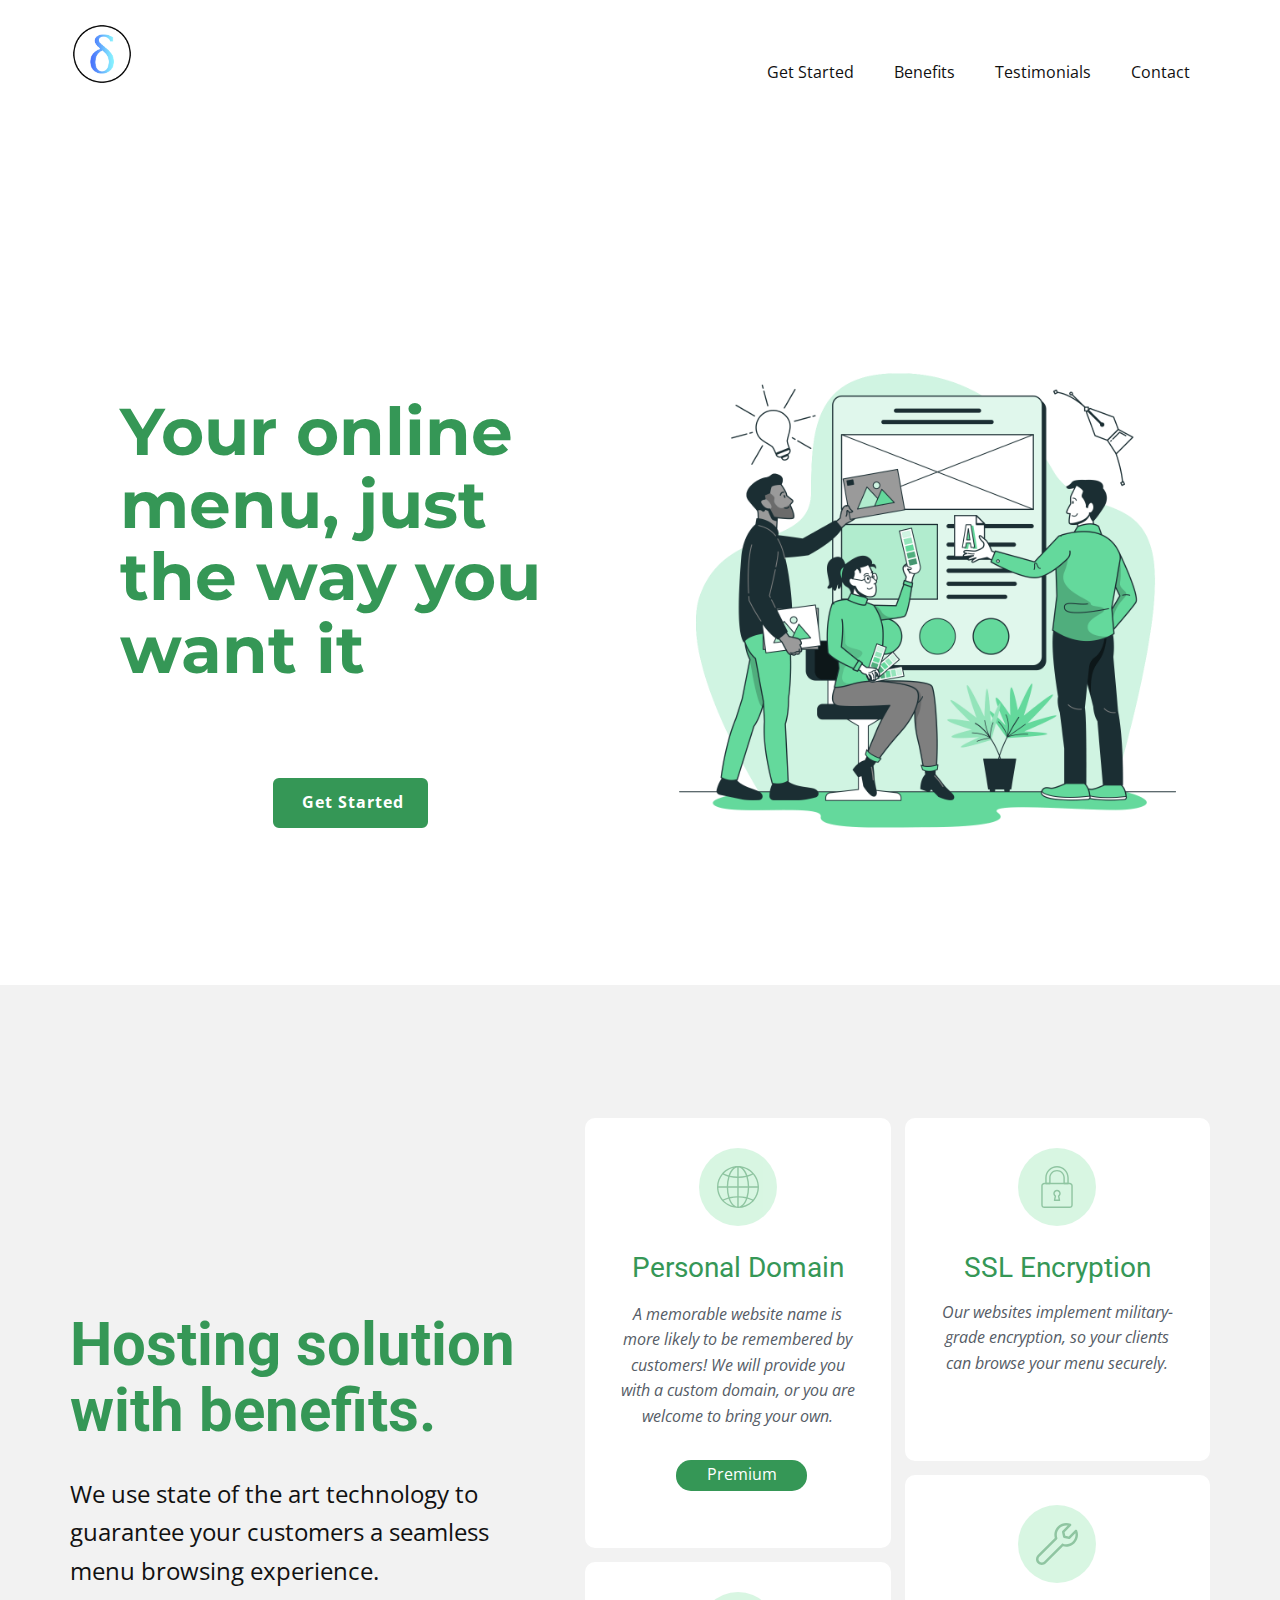
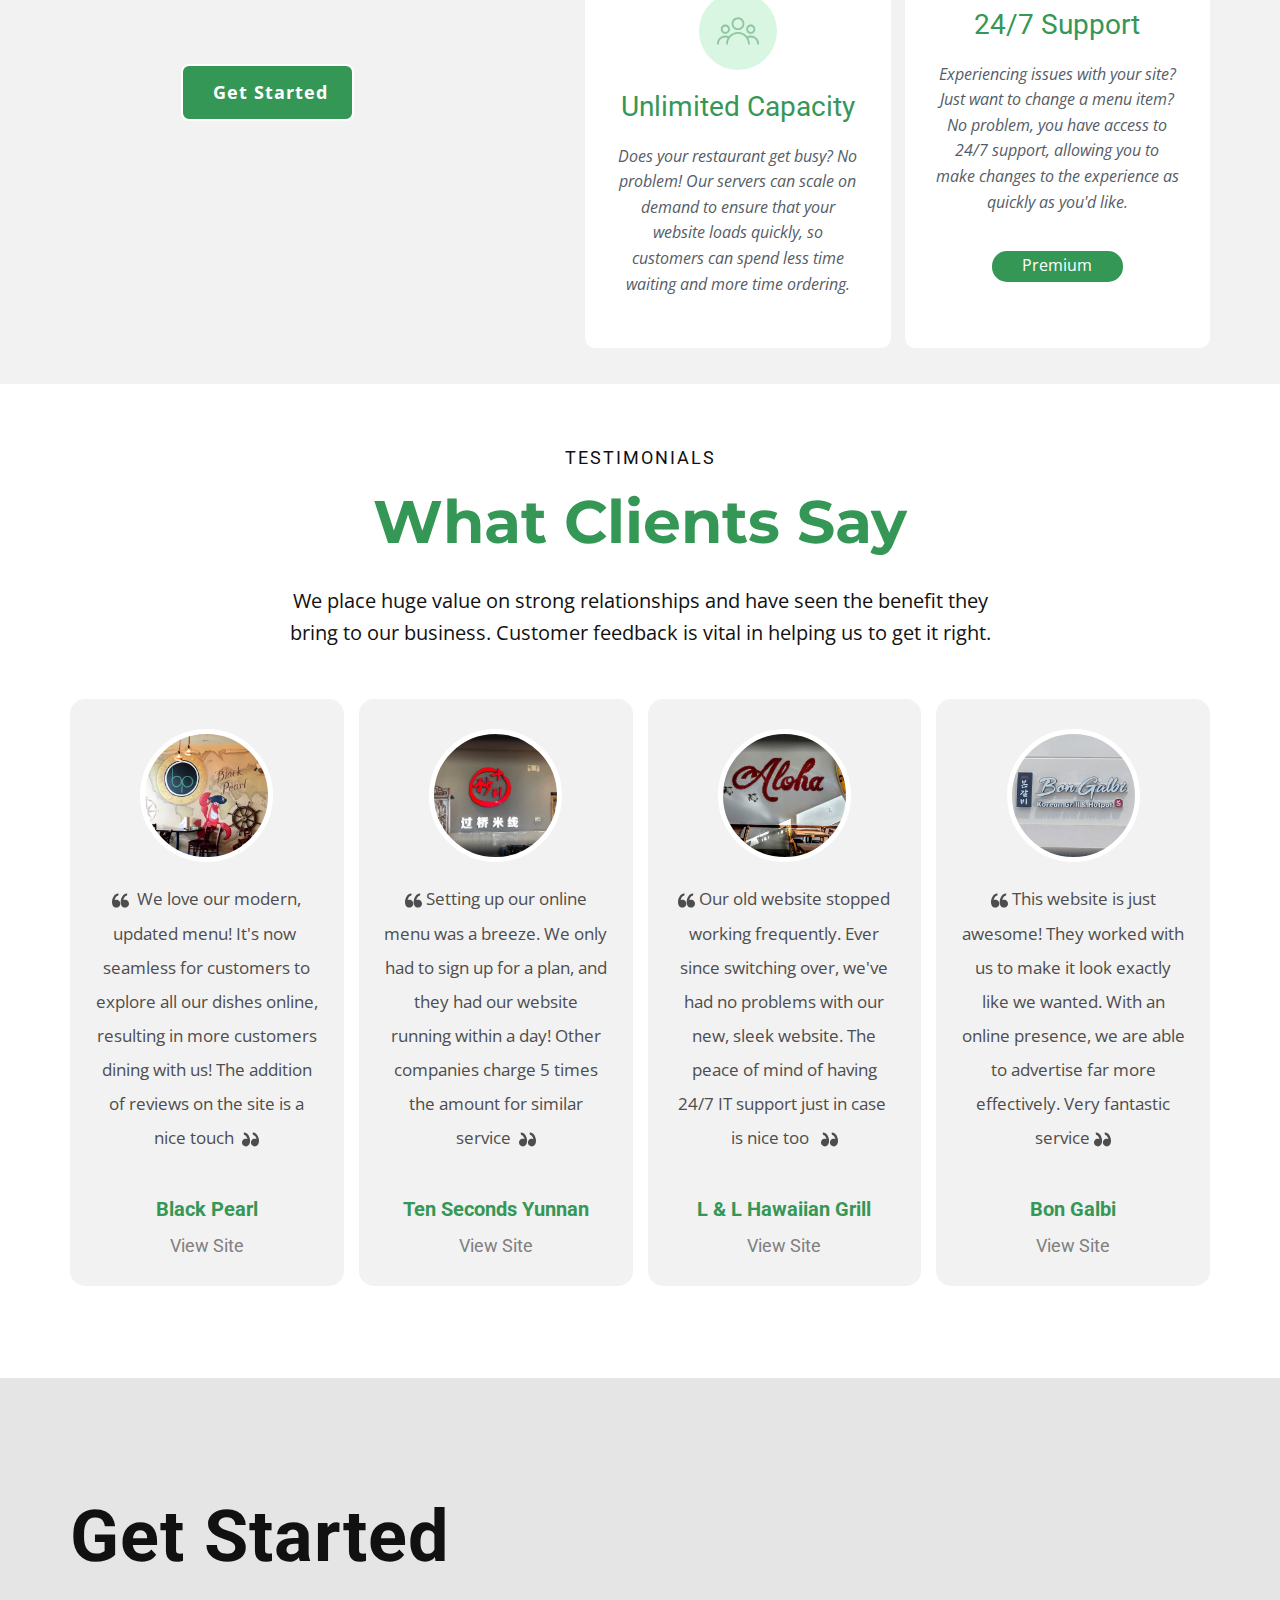
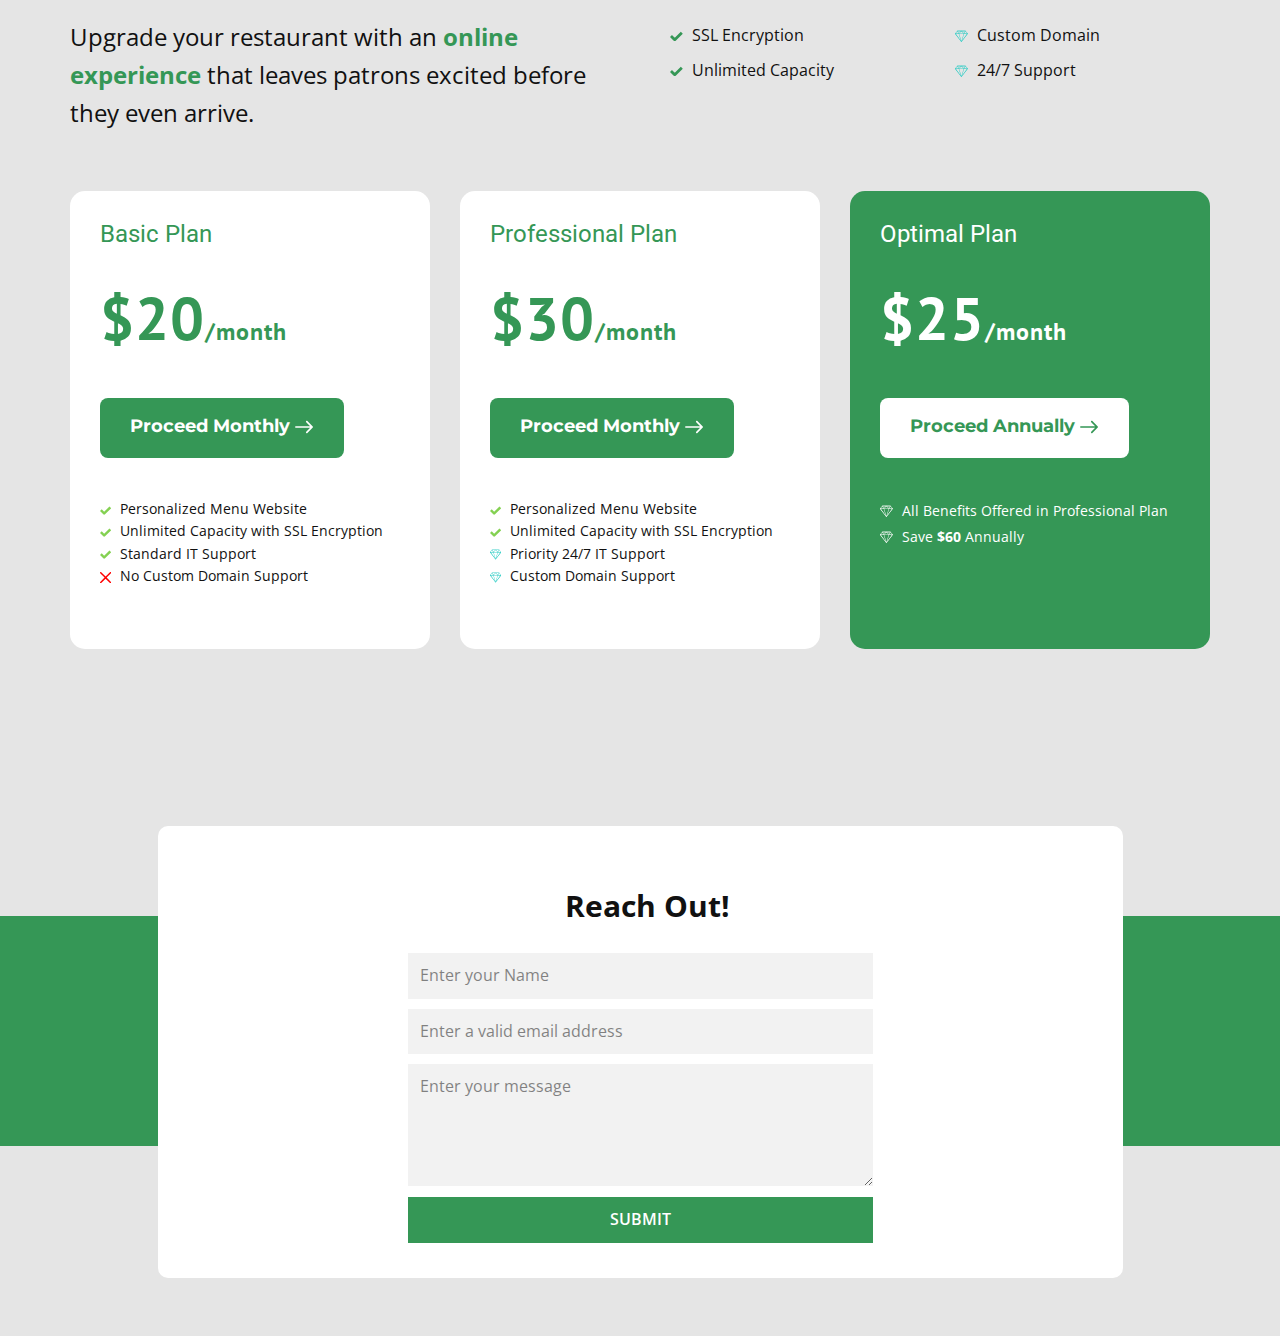
==== commit b8b8ded1: "added SEO info" ====
--- a/index.html
+++ b/index.html
@@ -1,10 +1,9 @@
 <!DOCTYPE html>
-<html style="font-size: 16px;">
-  <head>
+<html style="font-size: 16px;"><head>
     <meta name="viewport" content="width=device-width, initial-scale=1.0">
     <meta charset="utf-8">
-    <meta name="keywords" content="Your online menu, just the way you want it, ​Hosting solution with benefits., What Clients Say, ​Purchase, ​Free, ​$9/month, ​$12/month, ​Get started with the simpliest static page, INTUITIVE">
-    <meta name="description" content="">
+    <meta name="keywords" content="online menu, menu website, cheap menu, digital menu, restaurant menu, menu hosting, web menu hosting">
+    <meta name="description" content="Your online menu, just the way you want it! We ensure your customers have a seamless web menu browsing experience so you can focus on what you do best.">
     <meta name="page_type" content="np-template-header-footer-from-plugin">
     <title>eMenu</title>
     <link rel="stylesheet" href="nicepage.css" media="screen">
@@ -12,6 +11,9 @@
     <script class="u-script" type="text/javascript" src="jquery.js" defer=""></script>
     <script class="u-script" type="text/javascript" src="nicepage.js" defer=""></script>
     <meta name="generator" content="Nicepage 3.25.0, nicepage.com">
+    <meta property="og:title" content="eMenu">
+    <meta property="og:description" content="Your online menu, just the way you want it!">
+    <meta property="og:image" content="images/uuu.png">
     <link id="u-theme-google-font" rel="stylesheet" href="https://fonts.googleapis.com/css?family=Roboto:100,100i,300,300i,400,400i,500,500i,700,700i,900,900i|Open+Sans:300,300i,400,400i,600,600i,700,700i,800,800i">
     <link id="u-page-google-font" rel="stylesheet" href="https://fonts.googleapis.com/css?family=Montserrat:100,100i,200,200i,300,300i,400,400i,500,500i,600,600i,700,700i,800,800i,900,900i|PT+Sans:400,400i,700,700i|Open+Sans:300,300i,400,400i,600,600i,700,700i,800,800i">
     
@@ -27,7 +29,6 @@
 		"logo": "images/logo.png"
 }</script>
     <meta name="theme-color" content="#478ac9">
-    <meta property="og:title" content="eMenu">
     <meta property="og:type" content="website">
   </head>
   <body data-home-page="Home.html" data-home-page-title="Home" class="u-body"><header class="u-clearfix u-header u-header" id="sec-4924"><div class="u-clearfix u-sheet u-valign-middle u-sheet-1">
@@ -461,7 +462,7 @@
         <div class="u-container-layout u-container-layout-1">
           <h3 class="u-align-center u-custom-font u-font-open-sans u-text u-text-1">Reach Out!</h3>
           <div class="u-form u-form-1">
-            <form action="https://formspree.io/f/meqvdkoa" method="POST" class="u-clearfix u-form-custom-backend u-form-spacing-10 u-form-vertical u-inner-form" style="padding: 0px;" source="custom" name="form-2" redirect="true">
+            <form action="https://formspree.io/f/meqvdkoa" method="POST" class="u-clearfix u-form-spacing-10 u-form-vertical u-inner-form" style="padding: 0px;" source="custom" name="form-2">
               <div class="u-form-group u-form-name">
                 <label for="name-da97" class="u-form-control-hidden u-label" wfd-invisible="true">Name</label>
                 <input type="text" placeholder="Enter your Name" id="name-da97" name="name" class="u-border-no-bottom u-border-no-left u-border-no-right u-border-no-top u-grey-5 u-input u-input-rectangle" required="">
@@ -486,19 +487,4 @@
         </div>
       </div>
     </section>
-    
-    
-    <footer class="u-align-center u-clearfix u-footer u-grey-10 u-footer" id="sec-b968"><div class="u-align-left u-clearfix u-sheet u-sheet-1"></div></footer>
-    <section class="u-backlink u-clearfix u-grey-80">
-      <a class="u-link" href="https://nicepage.com/website-templates" target="_blank">
-        <span>Website Templates</span>
-      </a>
-      <p class="u-text">
-        <span>created with</span>
-      </p>
-      <a class="u-link" href="https://nicepage.com/" target="_blank">
-        <span>Website Builder Software</span>
-      </a>. 
-    </section>
-  </body>
-</html>+</body></html>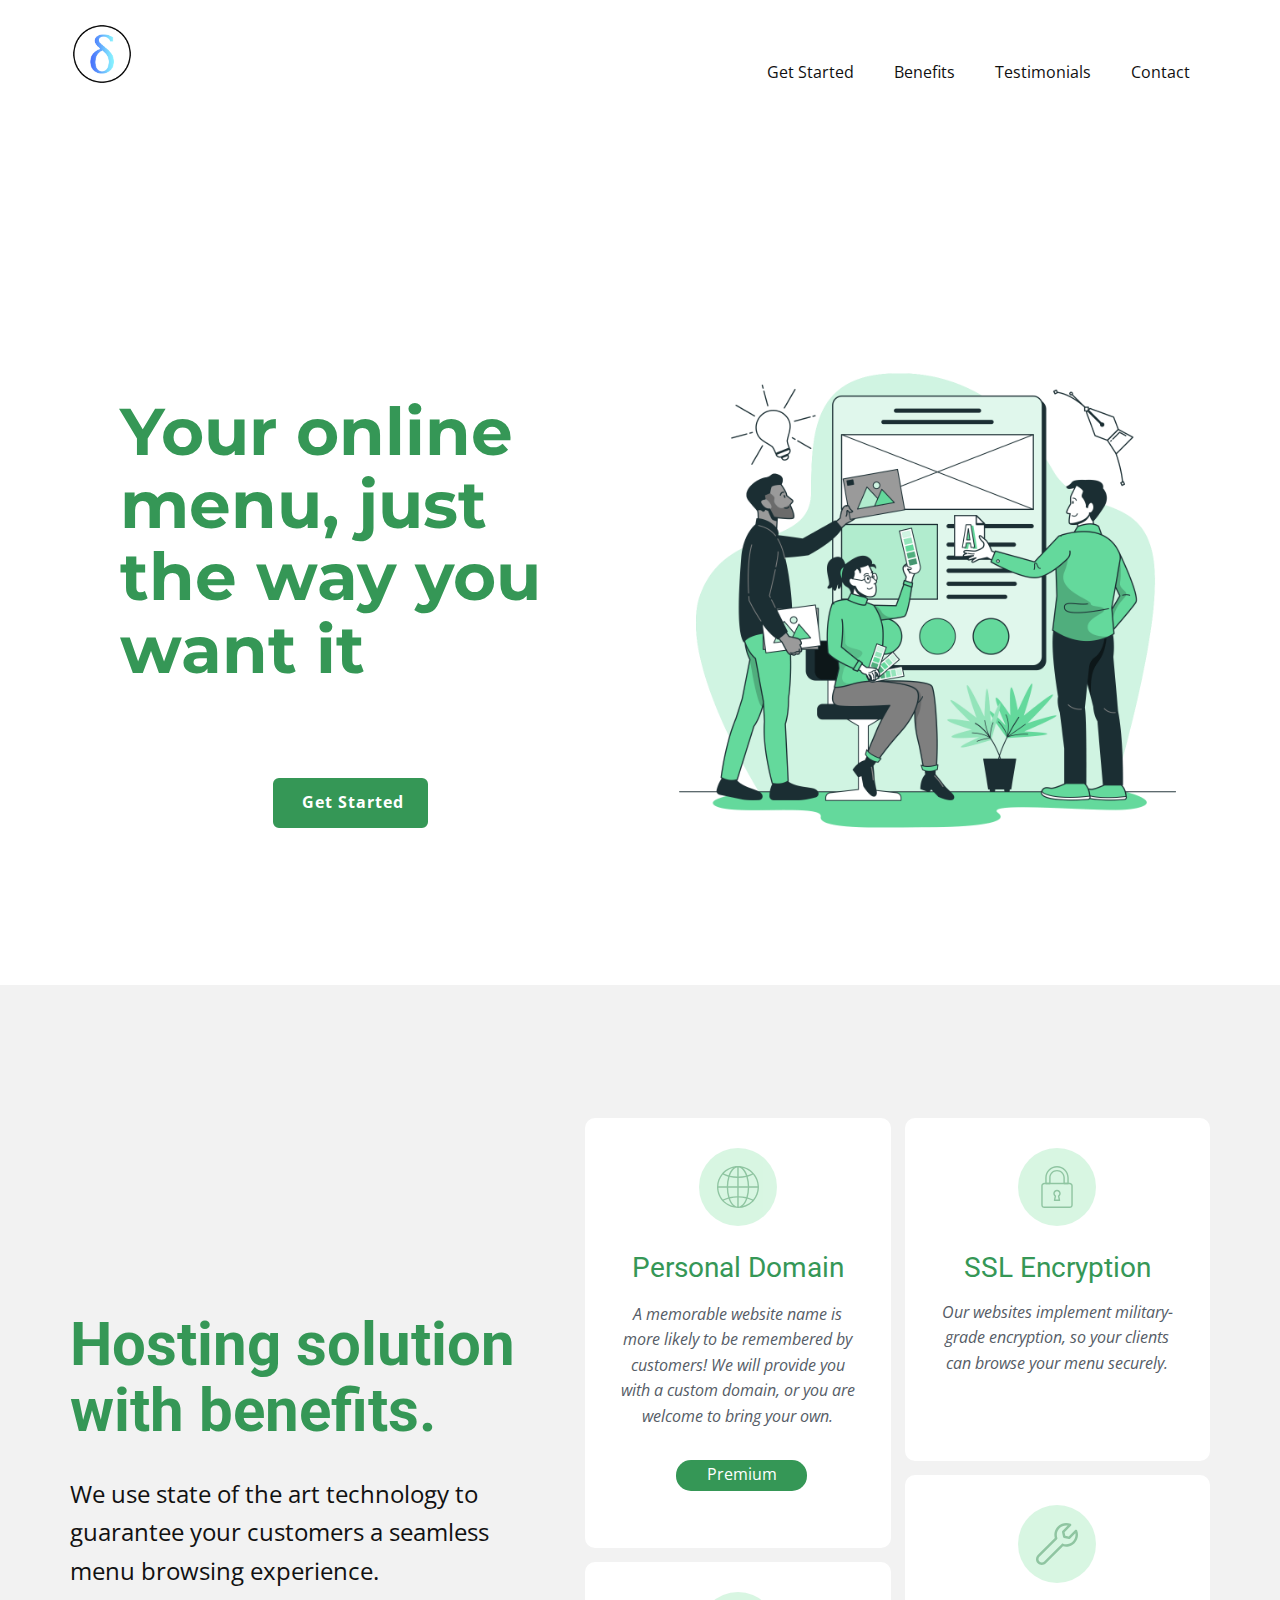
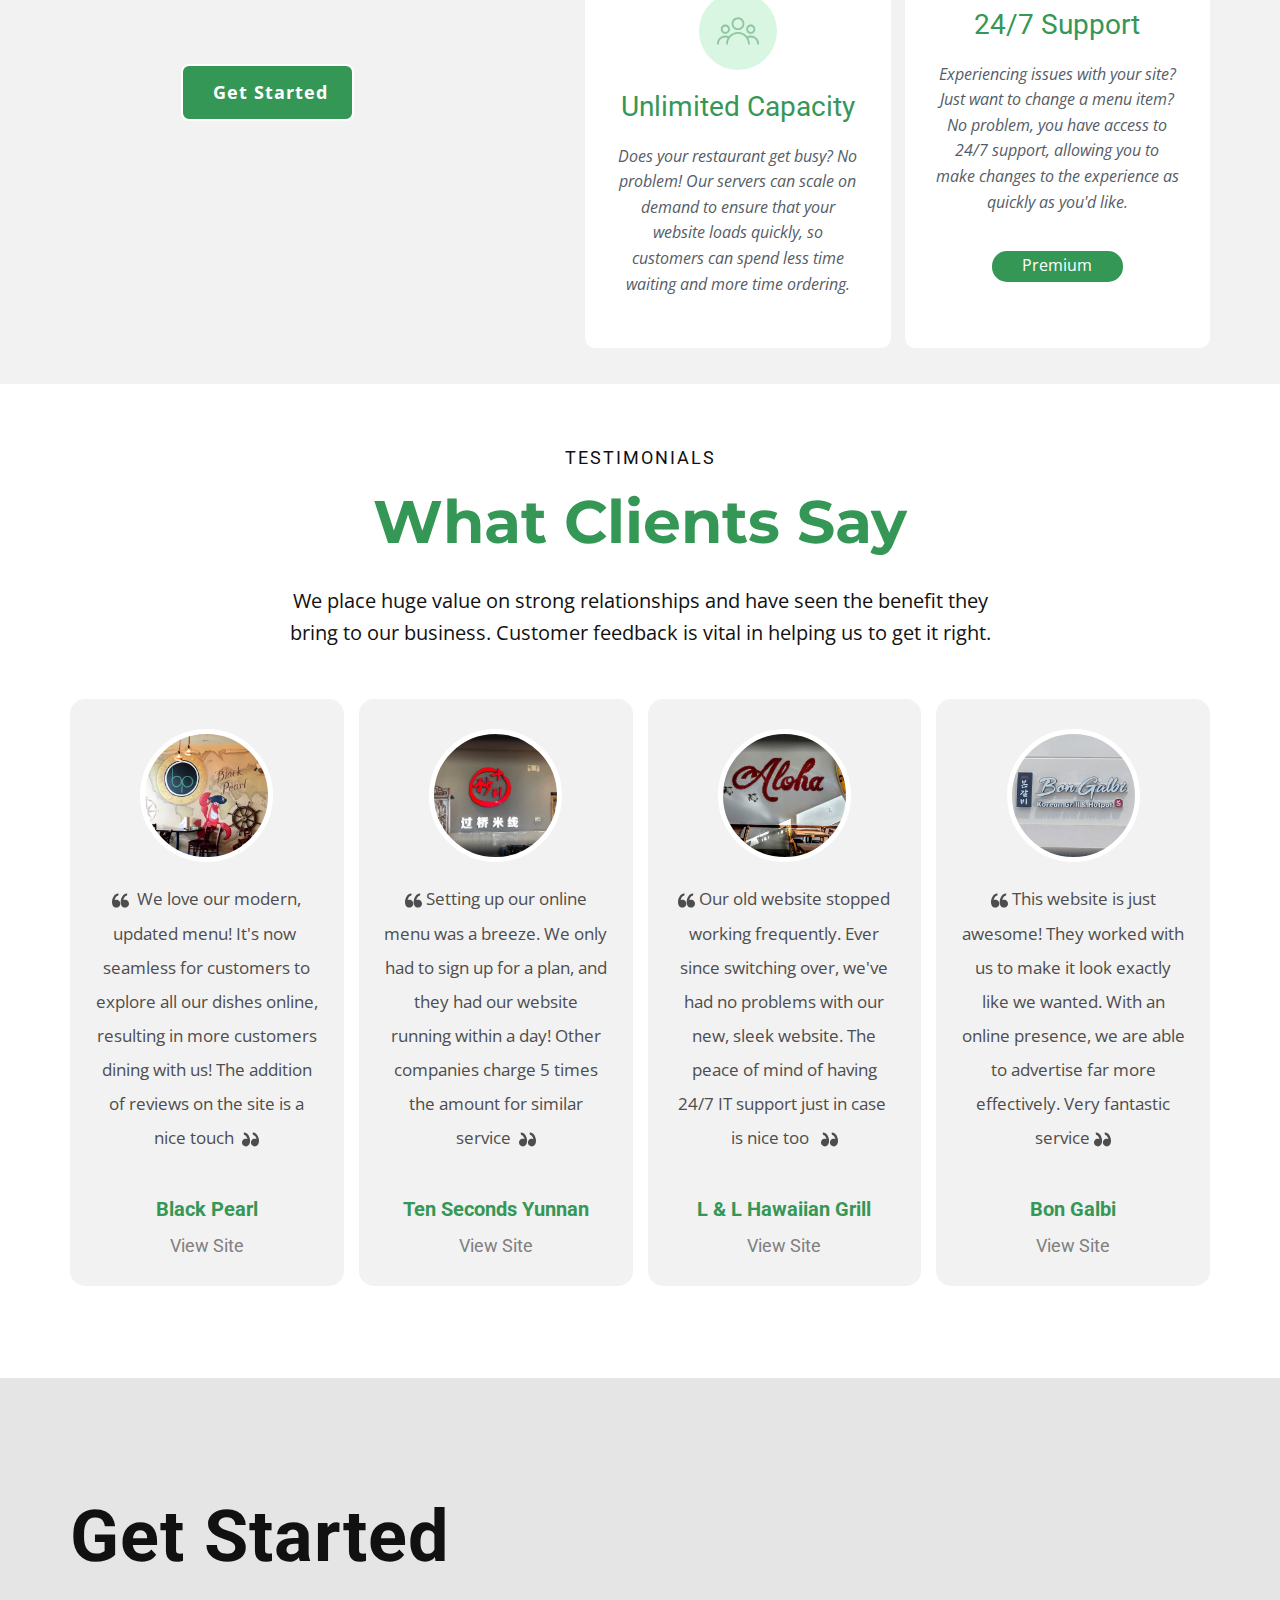
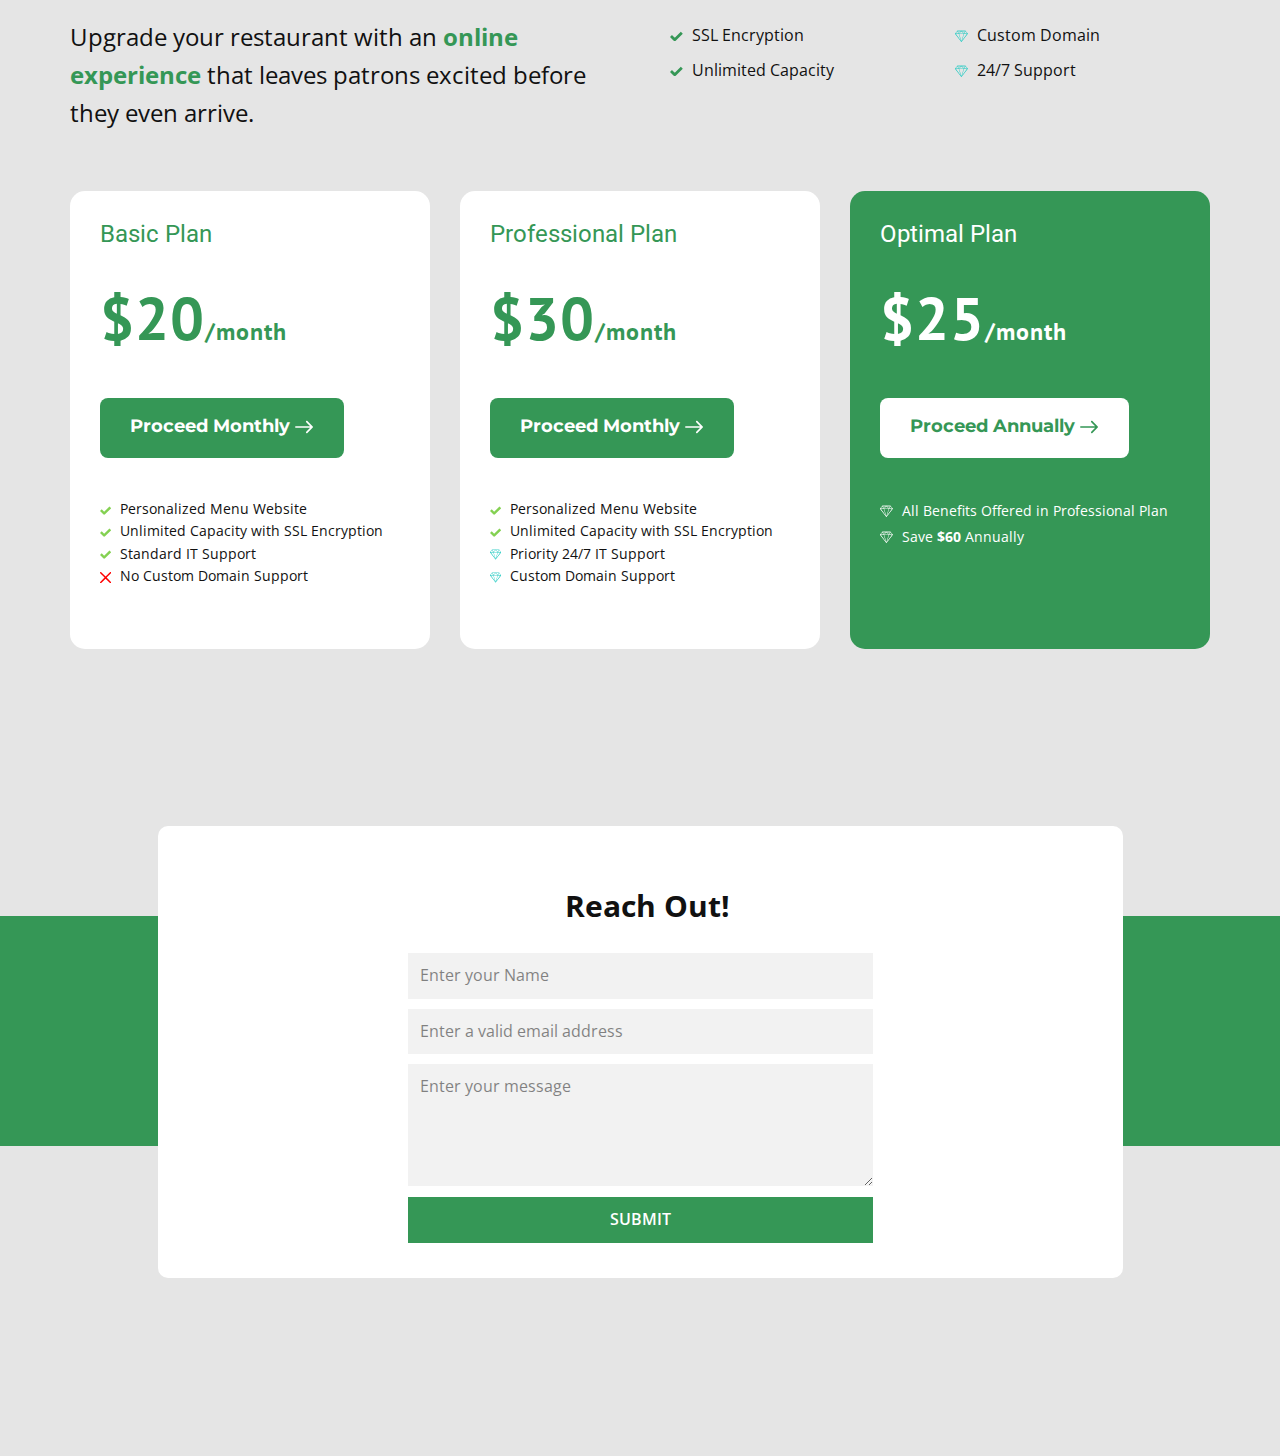
==== commit d4b55284: "added purchase links" ====
--- a/index.html
+++ b/index.html
@@ -25,7 +25,7 @@
     <script type="application/ld+json">{
 		"@context": "http://schema.org",
 		"@type": "Organization",
-		"name": "",
+		"name": "Landing",
 		"logo": "images/logo.png"
 }</script>
     <meta name="theme-color" content="#478ac9">
@@ -267,7 +267,7 @@
                   <ul class="u-custom-list u-text u-text-4">
                     <li>
                       <div class="class u-list-icon u-text-palette-4-base">
-                        <svg class="u-svg-content" viewBox="0 0 512.007 512.007" x="0px" y="0px" id="svg-ba1d" style="enable-background:new 0 0 512.007 512.007;"><g><g><path d="M510.025,139.609l-85.333-102.4c-1.621-1.937-4.019-3.063-6.554-3.063H93.871c-2.534,0-4.932,1.118-6.554,3.063    l-85.333,102.4c-2.125,2.543-2.586,6.084-1.178,9.079c1.408,2.995,4.42,4.915,7.731,4.915h494.933c3.311,0,6.323-1.92,7.731-4.915    C512.602,145.702,512.15,142.16,510.025,139.609z M26.757,136.537l71.108-85.333h316.271l71.108,85.333H26.757z"></path>
+                        <svg class="u-svg-content" viewBox="0 0 512.007 512.007" x="0px" y="0px" id="svg-ba1d"><g><g><path d="M510.025,139.609l-85.333-102.4c-1.621-1.937-4.019-3.063-6.554-3.063H93.871c-2.534,0-4.932,1.118-6.554,3.063    l-85.333,102.4c-2.125,2.543-2.586,6.084-1.178,9.079c1.408,2.995,4.42,4.915,7.731,4.915h494.933c3.311,0,6.323-1.92,7.731-4.915    C512.602,145.702,512.15,142.16,510.025,139.609z M26.757,136.537l71.108-85.333h316.271l71.108,85.333H26.757z"></path>
 </g>
 </g><g><g><path d="M263.898,39.402c-1.323-3.191-4.437-5.265-7.885-5.265H93.88c-3.055,0-5.871,1.63-7.398,4.284s-1.519,5.905,0.026,8.55    l59.733,102.4c1.331,2.278,3.644,3.823,6.272,4.164c0.367,0.043,0.734,0.068,1.092,0.068c2.253,0,4.429-0.887,6.042-2.5    l102.4-102.4C264.487,46.263,265.221,42.593,263.898,39.402z M155.397,131.212l-46.669-80.008h126.677L155.397,131.212z"></path>
 </g>
@@ -284,7 +284,7 @@
                     </li>
                     <li>
                       <div class="class u-list-icon u-text-palette-4-base">
-                        <svg class="u-svg-content" viewBox="0 0 512.007 512.007" x="0px" y="0px" id="svg-ba1d" style="enable-background:new 0 0 512.007 512.007;"><g><g><path d="M510.025,139.609l-85.333-102.4c-1.621-1.937-4.019-3.063-6.554-3.063H93.871c-2.534,0-4.932,1.118-6.554,3.063    l-85.333,102.4c-2.125,2.543-2.586,6.084-1.178,9.079c1.408,2.995,4.42,4.915,7.731,4.915h494.933c3.311,0,6.323-1.92,7.731-4.915    C512.602,145.702,512.15,142.16,510.025,139.609z M26.757,136.537l71.108-85.333h316.271l71.108,85.333H26.757z"></path>
+                        <svg class="u-svg-content" viewBox="0 0 512.007 512.007" x="0px" y="0px" id="svg-ba1d"><g><g><path d="M510.025,139.609l-85.333-102.4c-1.621-1.937-4.019-3.063-6.554-3.063H93.871c-2.534,0-4.932,1.118-6.554,3.063    l-85.333,102.4c-2.125,2.543-2.586,6.084-1.178,9.079c1.408,2.995,4.42,4.915,7.731,4.915h494.933c3.311,0,6.323-1.92,7.731-4.915    C512.602,145.702,512.15,142.16,510.025,139.609z M26.757,136.537l71.108-85.333h316.271l71.108,85.333H26.757z"></path>
 </g>
 </g><g><g><path d="M263.898,39.402c-1.323-3.191-4.437-5.265-7.885-5.265H93.88c-3.055,0-5.871,1.63-7.398,4.284s-1.519,5.905,0.026,8.55    l59.733,102.4c1.331,2.278,3.644,3.823,6.272,4.164c0.367,0.043,0.734,0.068,1.092,0.068c2.253,0,4.429-0.887,6.042-2.5    l102.4-102.4C264.487,46.263,265.221,42.593,263.898,39.402z M155.397,131.212l-46.669-80.008h126.677L155.397,131.212z"></path>
 </g>
@@ -313,7 +313,7 @@
                   <h4 class="u-text u-text-default u-text-palette-2-base u-text-5">Basic Plan</h4>
                   <h1 class="u-custom-font u-font-pt-sans u-text u-text-default u-text-palette-2-base u-text-6"> $20<span style="font-size: 1.5rem;">/month</span>
                   </h1>
-                  <a href="Home.html#carousel_10cb" data-page-id="89994799" class="u-border-none u-btn u-btn-round u-button-style u-custom-font u-font-montserrat u-palette-2-base u-radius-8 u-text-body-alt-color u-btn-1">Proceed Monthly<span class="u-text-body-alt-color"></span>&nbsp;<span class="u-icon u-icon-1"><svg class="u-svg-content" viewBox="0 0 268.832 268.832" x="0px" y="0px" style="width: 1em; height: 1em;"><g><path d="M265.171,125.577l-80-80c-4.881-4.881-12.797-4.881-17.678,0c-4.882,4.882-4.882,12.796,0,17.678l58.661,58.661H12.5   c-6.903,0-12.5,5.597-12.5,12.5c0,6.902,5.597,12.5,12.5,12.5h213.654l-58.659,58.661c-4.882,4.882-4.882,12.796,0,17.678   c2.44,2.439,5.64,3.661,8.839,3.661s6.398-1.222,8.839-3.661l79.998-80C270.053,138.373,270.053,130.459,265.171,125.577z"></path>
+                  <a href="https://checkout.square.site/merchant/ML43A3WT835VJ/checkout/ELZM2MTAH3LITIZ36DPYDB2M" class="u-border-none u-btn u-btn-round u-button-style u-custom-font u-font-montserrat u-palette-2-base u-radius-8 u-text-body-alt-color u-btn-1" target="_blank">Proceed Monthly<span class="u-text-body-alt-color"></span>&nbsp;<span class="u-icon u-icon-1"><svg class="u-svg-content" viewBox="0 0 268.832 268.832" x="0px" y="0px" style="width: 1em; height: 1em;"><g><path d="M265.171,125.577l-80-80c-4.881-4.881-12.797-4.881-17.678,0c-4.882,4.882-4.882,12.796,0,17.678l58.661,58.661H12.5   c-6.903,0-12.5,5.597-12.5,12.5c0,6.902,5.597,12.5,12.5,12.5h213.654l-58.659,58.661c-4.882,4.882-4.882,12.796,0,17.678   c2.44,2.439,5.64,3.661,8.839,3.661s6.398-1.222,8.839-3.661l79.998-80C270.053,138.373,270.053,130.459,265.171,125.577z"></path>
 </g></svg><img></span>
                   </a>
                   <ul class="u-custom-list u-text u-text-7">
@@ -349,7 +349,7 @@
                     <span style="font-size: 3.75rem;">$30</span>
                     <span style="font-size: 1.5rem;">/month</span>
                   </h1>
-                  <a href="Home.html#carousel_10cb" data-page-id="89994799" class="u-border-none u-btn u-btn-round u-button-style u-custom-font u-font-montserrat u-palette-2-base u-radius-8 u-text-body-alt-color u-btn-2">Proceed Monthly<span class="u-text-body-alt-color"></span>&nbsp;<span class="u-icon u-icon-2"><svg class="u-svg-content" viewBox="0 0 268.832 268.832" x="0px" y="0px" style="width: 1em; height: 1em;"><g><path d="M265.171,125.577l-80-80c-4.881-4.881-12.797-4.881-17.678,0c-4.882,4.882-4.882,12.796,0,17.678l58.661,58.661H12.5   c-6.903,0-12.5,5.597-12.5,12.5c0,6.902,5.597,12.5,12.5,12.5h213.654l-58.659,58.661c-4.882,4.882-4.882,12.796,0,17.678   c2.44,2.439,5.64,3.661,8.839,3.661s6.398-1.222,8.839-3.661l79.998-80C270.053,138.373,270.053,130.459,265.171,125.577z"></path>
+                  <a href="https://checkout.square.site/merchant/ML43A3WT835VJ/checkout/NJHHZSVMTU4T3UL5C45SOMFM" class="u-border-none u-btn u-btn-round u-button-style u-custom-font u-font-montserrat u-palette-2-base u-radius-8 u-text-body-alt-color u-btn-2" target="_blank">Proceed Monthly<span class="u-text-body-alt-color"></span>&nbsp;<span class="u-icon u-icon-2"><svg class="u-svg-content" viewBox="0 0 268.832 268.832" x="0px" y="0px" style="width: 1em; height: 1em;"><g><path d="M265.171,125.577l-80-80c-4.881-4.881-12.797-4.881-17.678,0c-4.882,4.882-4.882,12.796,0,17.678l58.661,58.661H12.5   c-6.903,0-12.5,5.597-12.5,12.5c0,6.902,5.597,12.5,12.5,12.5h213.654l-58.659,58.661c-4.882,4.882-4.882,12.796,0,17.678   c2.44,2.439,5.64,3.661,8.839,3.661s6.398-1.222,8.839-3.661l79.998-80C270.053,138.373,270.053,130.459,265.171,125.577z"></path>
 </g></svg><img></span>
                   </a>
                   <ul class="u-custom-list u-text u-text-11">
@@ -367,7 +367,7 @@
                   <ul class="u-custom-list u-text u-text-12">
                     <li>
                       <div class="class u-list-icon u-text-palette-4-base">
-                        <svg class="u-svg-content" viewBox="0 0 512.007 512.007" x="0px" y="0px" id="svg-7953" style="enable-background:new 0 0 512.007 512.007;"><g><g><path d="M510.025,139.609l-85.333-102.4c-1.621-1.937-4.019-3.063-6.554-3.063H93.871c-2.534,0-4.932,1.118-6.554,3.063    l-85.333,102.4c-2.125,2.543-2.586,6.084-1.178,9.079c1.408,2.995,4.42,4.915,7.731,4.915h494.933c3.311,0,6.323-1.92,7.731-4.915    C512.602,145.702,512.15,142.16,510.025,139.609z M26.757,136.537l71.108-85.333h316.271l71.108,85.333H26.757z"></path>
+                        <svg class="u-svg-content" viewBox="0 0 512.007 512.007" x="0px" y="0px" id="svg-7953"><g><g><path d="M510.025,139.609l-85.333-102.4c-1.621-1.937-4.019-3.063-6.554-3.063H93.871c-2.534,0-4.932,1.118-6.554,3.063    l-85.333,102.4c-2.125,2.543-2.586,6.084-1.178,9.079c1.408,2.995,4.42,4.915,7.731,4.915h494.933c3.311,0,6.323-1.92,7.731-4.915    C512.602,145.702,512.15,142.16,510.025,139.609z M26.757,136.537l71.108-85.333h316.271l71.108,85.333H26.757z"></path>
 </g>
 </g><g><g><path d="M263.898,39.402c-1.323-3.191-4.437-5.265-7.885-5.265H93.88c-3.055,0-5.871,1.63-7.398,4.284s-1.519,5.905,0.026,8.55    l59.733,102.4c1.331,2.278,3.644,3.823,6.272,4.164c0.367,0.043,0.734,0.068,1.092,0.068c2.253,0,4.429-0.887,6.042-2.5    l102.4-102.4C264.487,46.263,265.221,42.593,263.898,39.402z M155.397,131.212l-46.669-80.008h126.677L155.397,131.212z"></path>
 </g>
@@ -384,7 +384,7 @@
                     </li>
                     <li>
                       <div class="class u-list-icon u-text-palette-4-base">
-                        <svg class="u-svg-content" viewBox="0 0 512.007 512.007" x="0px" y="0px" id="svg-7953" style="enable-background:new 0 0 512.007 512.007;"><g><g><path d="M510.025,139.609l-85.333-102.4c-1.621-1.937-4.019-3.063-6.554-3.063H93.871c-2.534,0-4.932,1.118-6.554,3.063    l-85.333,102.4c-2.125,2.543-2.586,6.084-1.178,9.079c1.408,2.995,4.42,4.915,7.731,4.915h494.933c3.311,0,6.323-1.92,7.731-4.915    C512.602,145.702,512.15,142.16,510.025,139.609z M26.757,136.537l71.108-85.333h316.271l71.108,85.333H26.757z"></path>
+                        <svg class="u-svg-content" viewBox="0 0 512.007 512.007" x="0px" y="0px" id="svg-7953"><g><g><path d="M510.025,139.609l-85.333-102.4c-1.621-1.937-4.019-3.063-6.554-3.063H93.871c-2.534,0-4.932,1.118-6.554,3.063    l-85.333,102.4c-2.125,2.543-2.586,6.084-1.178,9.079c1.408,2.995,4.42,4.915,7.731,4.915h494.933c3.311,0,6.323-1.92,7.731-4.915    C512.602,145.702,512.15,142.16,510.025,139.609z M26.757,136.537l71.108-85.333h316.271l71.108,85.333H26.757z"></path>
 </g>
 </g><g><g><path d="M263.898,39.402c-1.323-3.191-4.437-5.265-7.885-5.265H93.88c-3.055,0-5.871,1.63-7.398,4.284s-1.519,5.905,0.026,8.55    l59.733,102.4c1.331,2.278,3.644,3.823,6.272,4.164c0.367,0.043,0.734,0.068,1.092,0.068c2.253,0,4.429-0.887,6.042-2.5    l102.4-102.4C264.487,46.263,265.221,42.593,263.898,39.402z M155.397,131.212l-46.669-80.008h126.677L155.397,131.212z"></path>
 </g>
@@ -407,13 +407,13 @@
                   <h4 class="u-text u-text-body-alt-color u-text-default u-text-13"> Optimal ​Plan</h4>
                   <h1 class="u-custom-font u-font-pt-sans u-text u-text-body-alt-color u-text-default u-text-14"> $25<span style="font-size: 1.5rem;">/month</span>
                   </h1>
-                  <a href="Home.html#carousel_10cb" data-page-id="89994799" class="u-border-none u-btn u-btn-round u-button-style u-custom-font u-font-montserrat u-radius-8 u-text-palette-2-base u-white u-btn-3">Proceed Annually&nbsp;<span class="u-icon u-icon-3"><svg class="u-svg-content" viewBox="0 0 268.832 268.832" x="0px" y="0px" style="width: 1em; height: 1em;"><g><path d="M265.171,125.577l-80-80c-4.881-4.881-12.797-4.881-17.678,0c-4.882,4.882-4.882,12.796,0,17.678l58.661,58.661H12.5   c-6.903,0-12.5,5.597-12.5,12.5c0,6.902,5.597,12.5,12.5,12.5h213.654l-58.659,58.661c-4.882,4.882-4.882,12.796,0,17.678   c2.44,2.439,5.64,3.661,8.839,3.661s6.398-1.222,8.839-3.661l79.998-80C270.053,138.373,270.053,130.459,265.171,125.577z"></path>
+                  <a href="https://checkout.square.site/merchant/ML43A3WT835VJ/checkout/B2OAIHCCWPLKJMZTHVZWF26E" class="u-border-none u-btn u-btn-round u-button-style u-custom-font u-font-montserrat u-radius-8 u-text-palette-2-base u-white u-btn-3" target="_blank">Proceed Annually&nbsp;<span class="u-icon u-icon-3"><svg class="u-svg-content" viewBox="0 0 268.832 268.832" x="0px" y="0px" style="width: 1em; height: 1em;"><g><path d="M265.171,125.577l-80-80c-4.881-4.881-12.797-4.881-17.678,0c-4.882,4.882-4.882,12.796,0,17.678l58.661,58.661H12.5   c-6.903,0-12.5,5.597-12.5,12.5c0,6.902,5.597,12.5,12.5,12.5h213.654l-58.659,58.661c-4.882,4.882-4.882,12.796,0,17.678   c2.44,2.439,5.64,3.661,8.839,3.661s6.398-1.222,8.839-3.661l79.998-80C270.053,138.373,270.053,130.459,265.171,125.577z"></path>
 </g></svg><img></span>
                   </a>
                   <ul class="u-custom-list u-text u-text-15">
                     <li>
                       <div class="class u-list-icon u-list-icon-13">
-                        <svg class="u-svg-content" viewBox="0 0 512.007 512.007" x="0px" y="0px" id="svg-5228" style="enable-background:new 0 0 512.007 512.007;"><g><g><path d="M510.025,139.609l-85.333-102.4c-1.621-1.937-4.019-3.063-6.554-3.063H93.871c-2.534,0-4.932,1.118-6.554,3.063    l-85.333,102.4c-2.125,2.543-2.586,6.084-1.178,9.079c1.408,2.995,4.42,4.915,7.731,4.915h494.933c3.311,0,6.323-1.92,7.731-4.915    C512.602,145.702,512.15,142.16,510.025,139.609z M26.757,136.537l71.108-85.333h316.271l71.108,85.333H26.757z"></path>
+                        <svg class="u-svg-content" viewBox="0 0 512.007 512.007" x="0px" y="0px" id="svg-5228"><g><g><path d="M510.025,139.609l-85.333-102.4c-1.621-1.937-4.019-3.063-6.554-3.063H93.871c-2.534,0-4.932,1.118-6.554,3.063    l-85.333,102.4c-2.125,2.543-2.586,6.084-1.178,9.079c1.408,2.995,4.42,4.915,7.731,4.915h494.933c3.311,0,6.323-1.92,7.731-4.915    C512.602,145.702,512.15,142.16,510.025,139.609z M26.757,136.537l71.108-85.333h316.271l71.108,85.333H26.757z"></path>
 </g>
 </g><g><g><path d="M263.898,39.402c-1.323-3.191-4.437-5.265-7.885-5.265H93.88c-3.055,0-5.871,1.63-7.398,4.284s-1.519,5.905,0.026,8.55    l59.733,102.4c1.331,2.278,3.644,3.823,6.272,4.164c0.367,0.043,0.734,0.068,1.092,0.068c2.253,0,4.429-0.887,6.042-2.5    l102.4-102.4C264.487,46.263,265.221,42.593,263.898,39.402z M155.397,131.212l-46.669-80.008h126.677L155.397,131.212z"></path>
 </g>
@@ -431,7 +431,7 @@
                     </li>
                     <li>
                       <div class="class u-list-icon u-list-icon-14">
-                        <svg class="u-svg-content" viewBox="0 0 512.007 512.007" x="0px" y="0px" id="svg-5228" style="enable-background:new 0 0 512.007 512.007;"><g><g><path d="M510.025,139.609l-85.333-102.4c-1.621-1.937-4.019-3.063-6.554-3.063H93.871c-2.534,0-4.932,1.118-6.554,3.063    l-85.333,102.4c-2.125,2.543-2.586,6.084-1.178,9.079c1.408,2.995,4.42,4.915,7.731,4.915h494.933c3.311,0,6.323-1.92,7.731-4.915    C512.602,145.702,512.15,142.16,510.025,139.609z M26.757,136.537l71.108-85.333h316.271l71.108,85.333H26.757z"></path>
+                        <svg class="u-svg-content" viewBox="0 0 512.007 512.007" x="0px" y="0px" id="svg-5228"><g><g><path d="M510.025,139.609l-85.333-102.4c-1.621-1.937-4.019-3.063-6.554-3.063H93.871c-2.534,0-4.932,1.118-6.554,3.063    l-85.333,102.4c-2.125,2.543-2.586,6.084-1.178,9.079c1.408,2.995,4.42,4.915,7.731,4.915h494.933c3.311,0,6.323-1.92,7.731-4.915    C512.602,145.702,512.15,142.16,510.025,139.609z M26.757,136.537l71.108-85.333h316.271l71.108,85.333H26.757z"></path>
 </g>
 </g><g><g><path d="M263.898,39.402c-1.323-3.191-4.437-5.265-7.885-5.265H93.88c-3.055,0-5.871,1.63-7.398,4.284s-1.519,5.905,0.026,8.55    l59.733,102.4c1.331,2.278,3.644,3.823,6.272,4.164c0.367,0.043,0.734,0.068,1.092,0.068c2.253,0,4.429-0.887,6.042-2.5    l102.4-102.4C264.487,46.263,265.221,42.593,263.898,39.402z M155.397,131.212l-46.669-80.008h126.677L155.397,131.212z"></path>
 </g>
@@ -487,4 +487,8 @@
         </div>
       </div>
     </section>
+    
+    
+    <footer class="u-align-center u-clearfix u-footer u-grey-10 u-footer" id="sec-b968"><div class="u-align-left u-clearfix u-sheet u-sheet-1"></div></footer>
+  
 </body></html>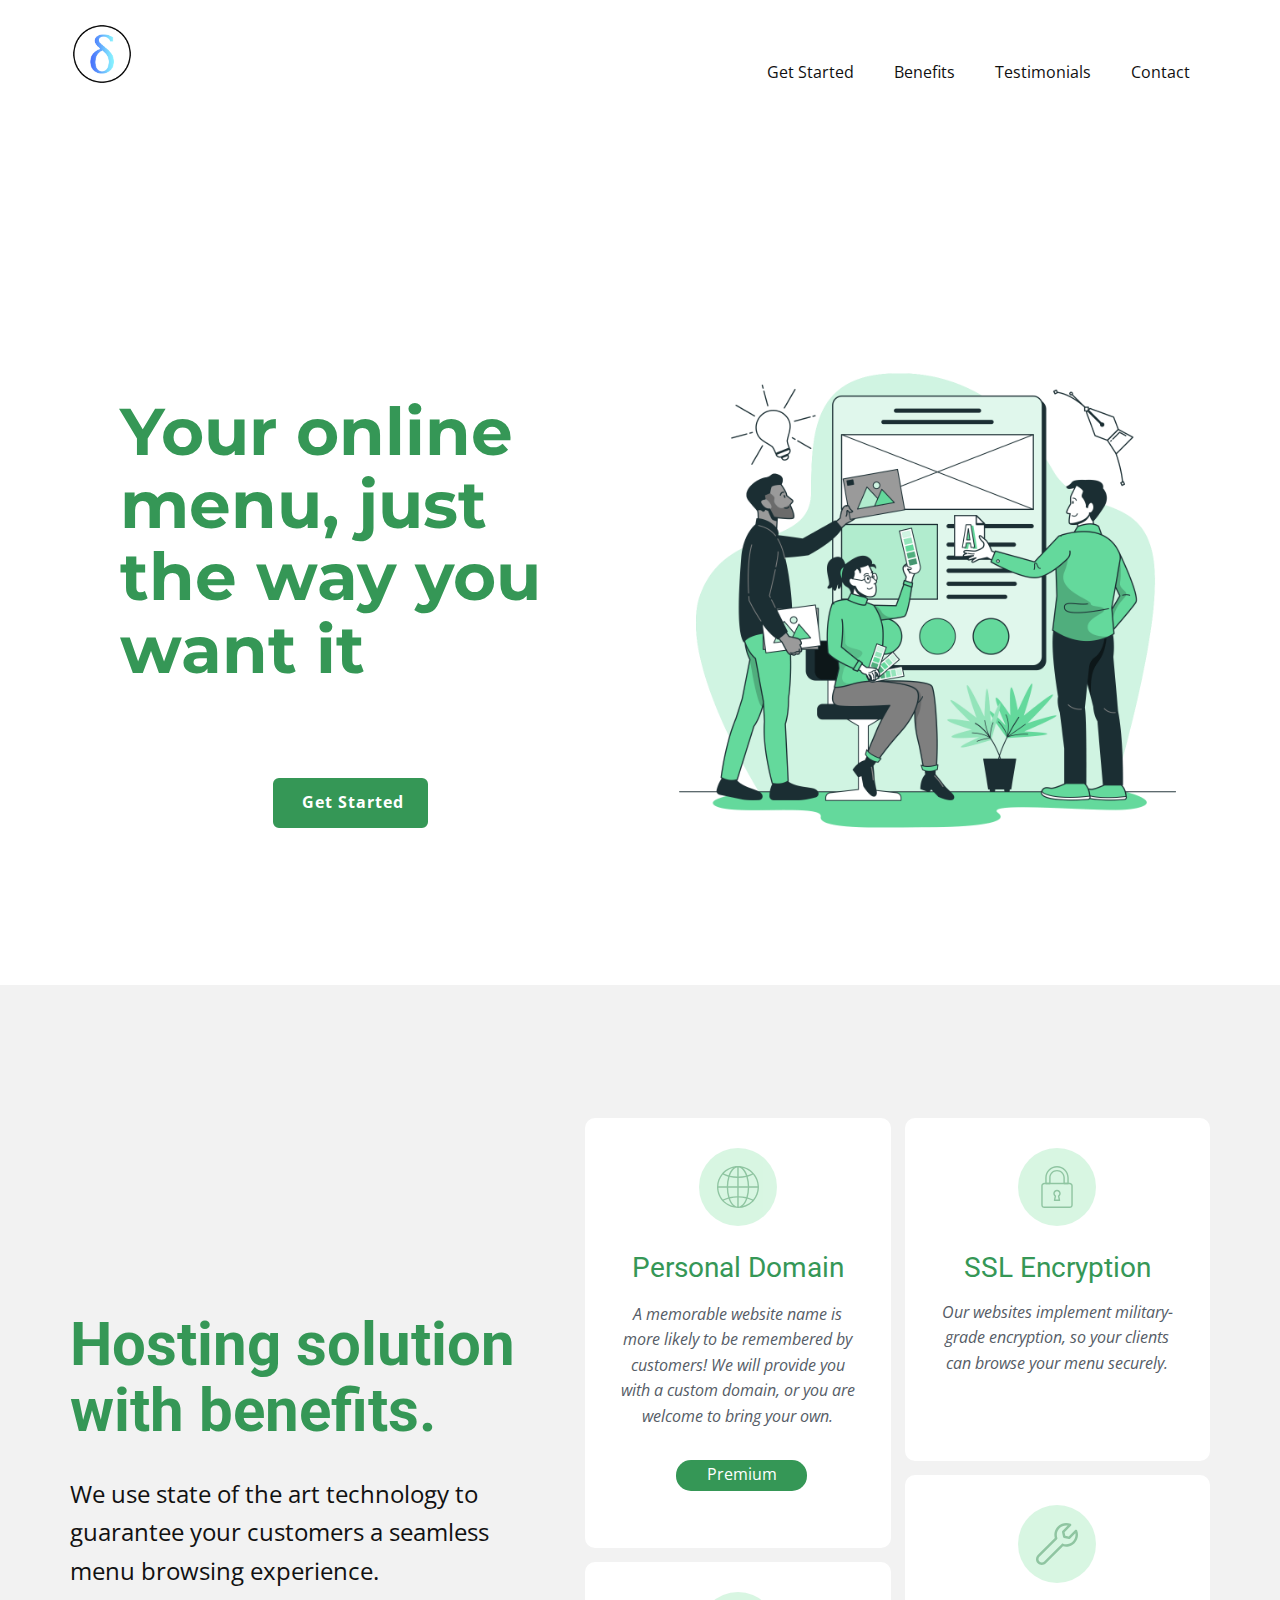
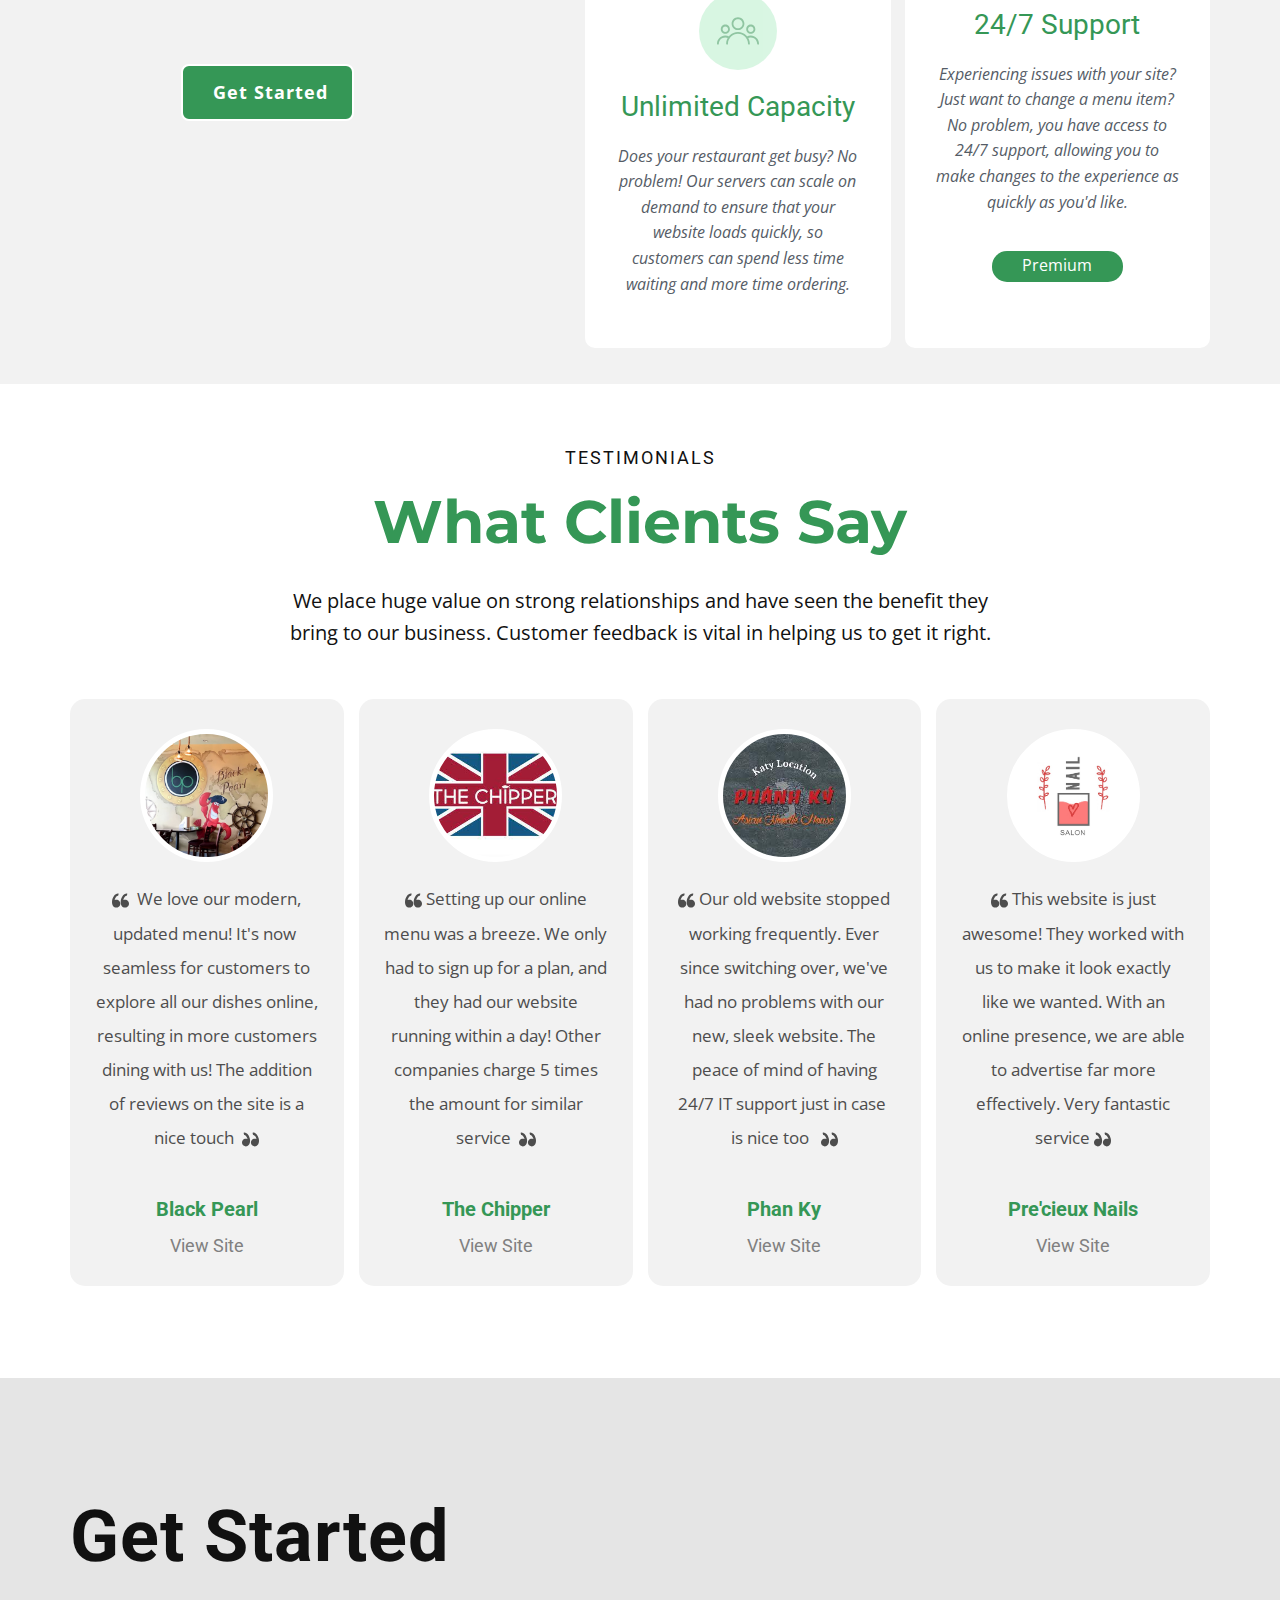
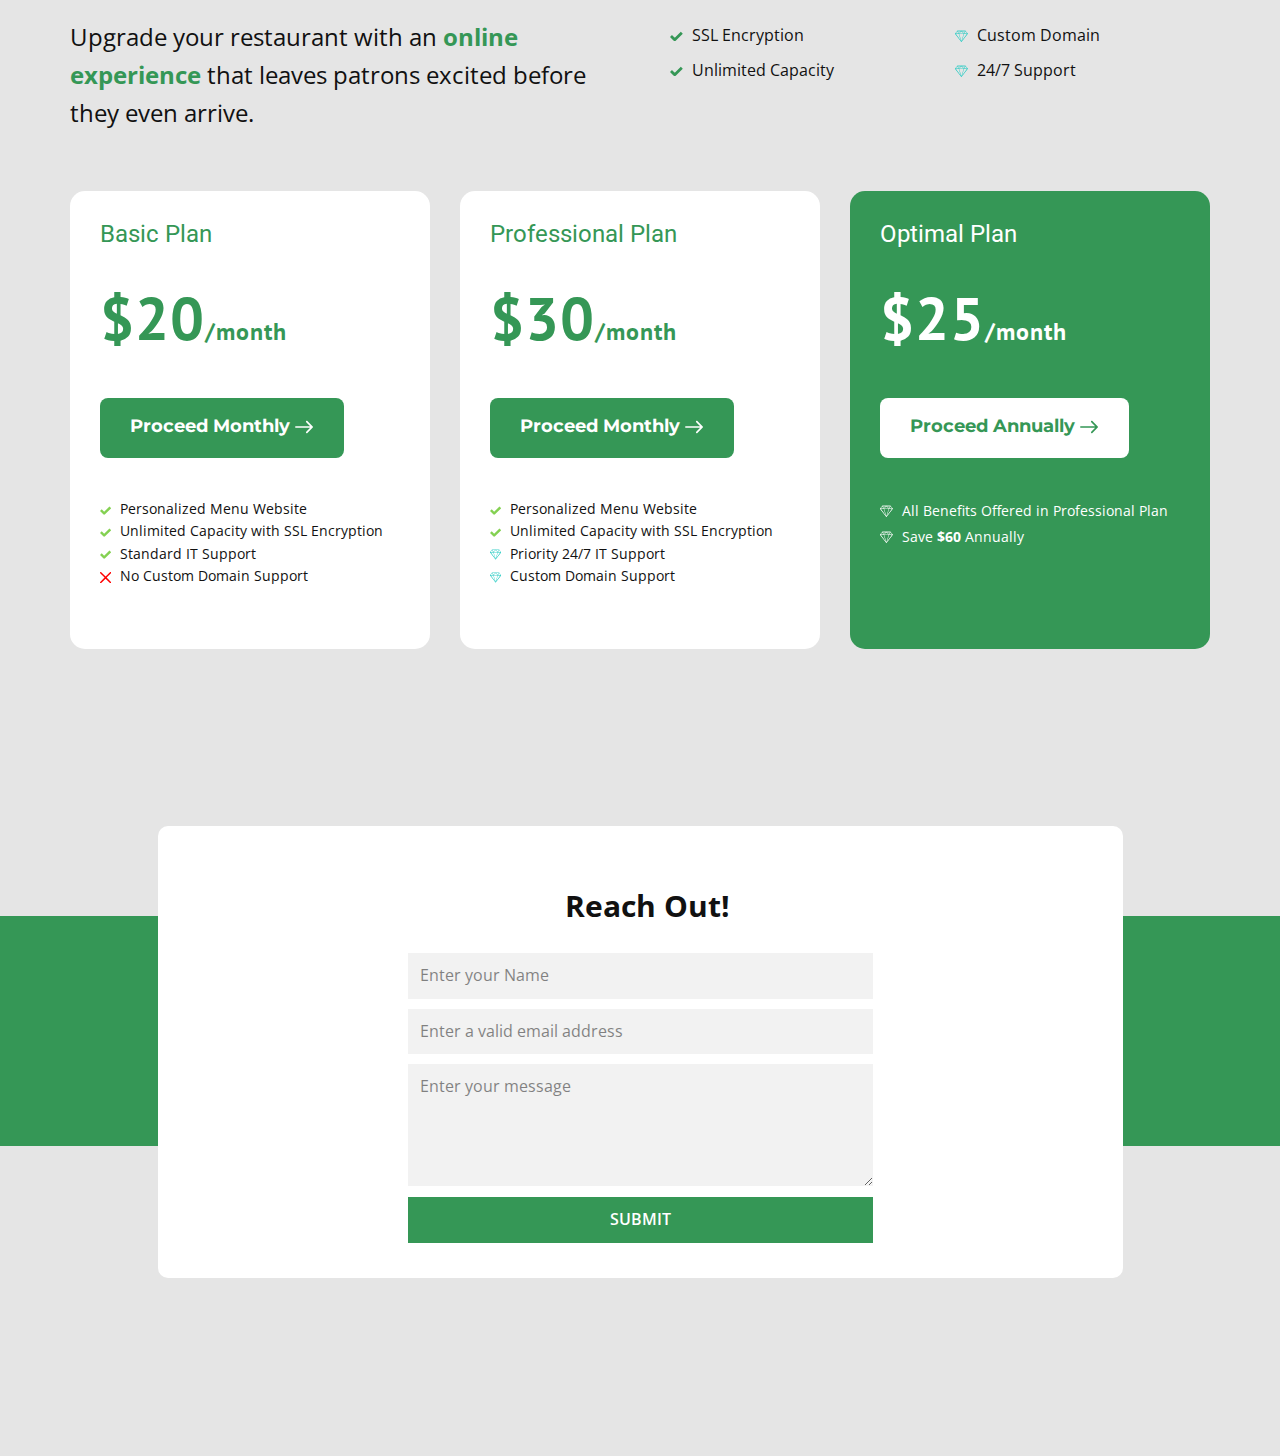
==== commit f6e706de: "link_to_client_sites" ====
--- a/index.html
+++ b/index.html
@@ -5,13 +5,13 @@
     <meta name="keywords" content="online menu, menu website, cheap menu, digital menu, restaurant menu, menu hosting, web menu hosting">
     <meta name="description" content="Your online menu, just the way you want it! We ensure your customers have a seamless web menu browsing experience so you can focus on what you do best.">
     <meta name="page_type" content="np-template-header-footer-from-plugin">
-    <title>eMenu</title>
+    <title>Sage Menu</title>
     <link rel="stylesheet" href="nicepage.css" media="screen">
 <link rel="stylesheet" href="Home.css" media="screen">
     <script class="u-script" type="text/javascript" src="jquery.js" defer=""></script>
     <script class="u-script" type="text/javascript" src="nicepage.js" defer=""></script>
     <meta name="generator" content="Nicepage 3.25.0, nicepage.com">
-    <meta property="og:title" content="eMenu">
+    <meta property="og:title" content="Sage Menu">
     <meta property="og:description" content="Your online menu, just the way you want it!">
     <meta property="og:image" content="images/uuu.png">
     <link id="u-theme-google-font" rel="stylesheet" href="https://fonts.googleapis.com/css?family=Roboto:100,100i,300,300i,400,400i,500,500i,700,700i,900,900i|Open+Sans:300,300i,400,400i,600,600i,700,700i,800,800i">
@@ -179,7 +179,7 @@
           <div class="u-repeater u-repeater-1">
             <div class="u-align-center u-container-style u-grey-5 u-list-item u-radius-15 u-repeater-item u-shape-round u-list-item-1">
               <div class="u-container-layout u-similar-container u-valign-top u-container-layout-1">
-                <div alt="" class="u-border-5 u-border-white u-image u-image-circle u-image-1" data-image-width="1600" data-image-height="800"></div>
+                <div alt="" class="u-border-5 u-border-white u-image u-image-circle u-image-1" data-image-width="1600" data-image-height="800" data-href="https://sagemenu.com/blackpearl/" data-target="_blank"></div>
                 <p class="u-text u-text-grey-70 u-text-4"><span class="u-icon u-icon-1"><svg class="u-svg-content" viewBox="0 0 95.333 95.332" x="0px" y="0px" style="width: 1em; height: 1em;"><g><g><path d="M30.512,43.939c-2.348-0.676-4.696-1.019-6.98-1.019c-3.527,0-6.47,0.806-8.752,1.793    c2.2-8.054,7.485-21.951,18.013-23.516c0.975-0.145,1.774-0.85,2.04-1.799l2.301-8.23c0.194-0.696,0.079-1.441-0.318-2.045    s-1.035-1.007-1.75-1.105c-0.777-0.106-1.569-0.16-2.354-0.16c-12.637,0-25.152,13.19-30.433,32.076    c-3.1,11.08-4.009,27.738,3.627,38.223c4.273,5.867,10.507,9,18.529,9.313c0.033,0.001,0.065,0.002,0.098,0.002    c9.898,0,18.675-6.666,21.345-16.209c1.595-5.705,0.874-11.688-2.032-16.851C40.971,49.307,36.236,45.586,30.512,43.939z"></path><path d="M92.471,54.413c-2.875-5.106-7.61-8.827-13.334-10.474c-2.348-0.676-4.696-1.019-6.979-1.019    c-3.527,0-6.471,0.806-8.753,1.793c2.2-8.054,7.485-21.951,18.014-23.516c0.975-0.145,1.773-0.85,2.04-1.799l2.301-8.23    c0.194-0.696,0.079-1.441-0.318-2.045c-0.396-0.604-1.034-1.007-1.75-1.105c-0.776-0.106-1.568-0.16-2.354-0.16    c-12.637,0-25.152,13.19-30.434,32.076c-3.099,11.08-4.008,27.738,3.629,38.225c4.272,5.866,10.507,9,18.528,9.312    c0.033,0.001,0.065,0.002,0.099,0.002c9.897,0,18.675-6.666,21.345-16.209C96.098,65.559,95.376,59.575,92.471,54.413z"></path>
 </g>
 </g></svg><img></span>&nbsp; We love our modern, updated menu! It's now&nbsp; seamless for customers to explore all our dishes online, resulting in more customers dining with us! The addition of reviews on the site is a nice touch&nbsp;&nbsp;<span class="u-icon u-icon-2"><svg class="u-svg-content" viewBox="0 0 98.829 98.829" x="0px" y="0px" style="width: 1em; height: 1em;"><g><g><path d="M96.76,41.603C91.511,22.831,78.562,9.204,65.975,9.204c-1.011,0-2.021,0.088-3.005,0.262    c-0.558,0.098-1.046,0.426-1.348,0.902c-0.301,0.479-0.386,1.061-0.233,1.605l2.591,9.268c0.25,0.895,1.113,1.5,2.01,1.459    l0.206-0.004c4.668,0,13.199,6.996,17.548,22.545c0.172,0.617,0.335,1.248,0.492,1.906c-4.882-2.416-10.706-2.975-15.98-1.506    C56.358,48.97,49.388,61.356,52.714,73.252c2.696,9.639,11.563,16.373,21.563,16.373c2.037,0,4.071-0.281,6.046-0.834    c7.846-2.193,13.745-8.707,16.611-18.338C99.521,61.764,99.456,51.249,96.76,41.603z"></path><path d="M14.088,9.206c-1.009,0-2.02,0.086-3.003,0.26c-0.557,0.096-1.046,0.426-1.347,0.902    c-0.301,0.479-0.386,1.061-0.234,1.605l2.592,9.268c0.25,0.895,1.097,1.5,2.01,1.459l0.204-0.004    c4.668,0,13.2,6.996,17.549,22.545c0.173,0.621,0.336,1.252,0.492,1.906c-4.884-2.416-10.706-2.975-15.98-1.506    C4.475,48.97-2.497,61.356,0.831,73.252c2.696,9.639,11.563,16.373,21.563,16.373c2.037,0,4.071-0.281,6.047-0.834    c7.845-2.193,13.744-8.707,16.611-18.338c2.586-8.689,2.522-19.205-0.175-28.852C39.625,22.831,26.678,9.206,14.088,9.206z"></path>
@@ -187,46 +187,54 @@
 </g></svg><img></span>
                 </p>
                 <h5 class="u-text u-text-default u-text-palette-2-base u-text-5">Black Pearl</h5>
-                <h6 class="u-text u-text-default u-text-grey-50 u-text-6">View Site</h6>
+                <h6 class="u-text u-text-default u-text-grey-50 u-text-6">
+                  <a class="u-active-none u-border-none u-btn u-button-link u-button-style u-hover-none u-none u-text-grey-50 u-btn-1" href="https://sagemenu.com/blackpearl/" target="_blank">View Site</a>
+                </h6>
               </div>
             </div>
             <div class="u-align-center u-container-style u-grey-5 u-list-item u-radius-15 u-repeater-item u-shape-round u-list-item-2">
               <div class="u-container-layout u-similar-container u-valign-top u-container-layout-2">
-                <div alt="" class="u-border-5 u-border-white u-image u-image-circle u-image-2" data-image-width="1700" data-image-height="1277"></div>
+                <div alt="" class="u-border-5 u-border-white u-image u-image-circle u-image-2" data-image-width="225" data-image-height="224" data-href="https://sagemenu.com/thechipper/" data-target="_blank"></div>
                 <p class="u-text u-text-grey-70 u-text-7"><span class="u-icon u-icon-3"><svg class="u-svg-content" viewBox="0 0 95.333 95.332" x="0px" y="0px" style="width: 1em; height: 1em;"><g><g><path d="M30.512,43.939c-2.348-0.676-4.696-1.019-6.98-1.019c-3.527,0-6.47,0.806-8.752,1.793    c2.2-8.054,7.485-21.951,18.013-23.516c0.975-0.145,1.774-0.85,2.04-1.799l2.301-8.23c0.194-0.696,0.079-1.441-0.318-2.045    s-1.035-1.007-1.75-1.105c-0.777-0.106-1.569-0.16-2.354-0.16c-12.637,0-25.152,13.19-30.433,32.076    c-3.1,11.08-4.009,27.738,3.627,38.223c4.273,5.867,10.507,9,18.529,9.313c0.033,0.001,0.065,0.002,0.098,0.002    c9.898,0,18.675-6.666,21.345-16.209c1.595-5.705,0.874-11.688-2.032-16.851C40.971,49.307,36.236,45.586,30.512,43.939z"></path><path d="M92.471,54.413c-2.875-5.106-7.61-8.827-13.334-10.474c-2.348-0.676-4.696-1.019-6.979-1.019    c-3.527,0-6.471,0.806-8.753,1.793c2.2-8.054,7.485-21.951,18.014-23.516c0.975-0.145,1.773-0.85,2.04-1.799l2.301-8.23    c0.194-0.696,0.079-1.441-0.318-2.045c-0.396-0.604-1.034-1.007-1.75-1.105c-0.776-0.106-1.568-0.16-2.354-0.16    c-12.637,0-25.152,13.19-30.434,32.076c-3.099,11.08-4.008,27.738,3.629,38.225c4.272,5.866,10.507,9,18.528,9.312    c0.033,0.001,0.065,0.002,0.099,0.002c9.897,0,18.675-6.666,21.345-16.209C96.098,65.559,95.376,59.575,92.471,54.413z"></path>
 </g>
 </g></svg><img></span>&nbsp;Setting up our online menu was a breeze. We only had to sign up for a plan, and they had our website running within a day! Other companies charge 5 times the amount for similar service&nbsp;&nbsp;<span class="u-icon u-icon-4"><svg class="u-svg-content" viewBox="0 0 98.829 98.829" x="0px" y="0px" style="width: 1em; height: 1em;"><g><g><path d="M96.76,41.603C91.511,22.831,78.562,9.204,65.975,9.204c-1.011,0-2.021,0.088-3.005,0.262    c-0.558,0.098-1.046,0.426-1.348,0.902c-0.301,0.479-0.386,1.061-0.233,1.605l2.591,9.268c0.25,0.895,1.113,1.5,2.01,1.459    l0.206-0.004c4.668,0,13.199,6.996,17.548,22.545c0.172,0.617,0.335,1.248,0.492,1.906c-4.882-2.416-10.706-2.975-15.98-1.506    C56.358,48.97,49.388,61.356,52.714,73.252c2.696,9.639,11.563,16.373,21.563,16.373c2.037,0,4.071-0.281,6.046-0.834    c7.846-2.193,13.745-8.707,16.611-18.338C99.521,61.764,99.456,51.249,96.76,41.603z"></path><path d="M14.088,9.206c-1.009,0-2.02,0.086-3.003,0.26c-0.557,0.096-1.046,0.426-1.347,0.902    c-0.301,0.479-0.386,1.061-0.234,1.605l2.592,9.268c0.25,0.895,1.097,1.5,2.01,1.459l0.204-0.004    c4.668,0,13.2,6.996,17.549,22.545c0.173,0.621,0.336,1.252,0.492,1.906c-4.884-2.416-10.706-2.975-15.98-1.506    C4.475,48.97-2.497,61.356,0.831,73.252c2.696,9.639,11.563,16.373,21.563,16.373c2.037,0,4.071-0.281,6.047-0.834    c7.845-2.193,13.744-8.707,16.611-18.338c2.586-8.689,2.522-19.205-0.175-28.852C39.625,22.831,26.678,9.206,14.088,9.206z"></path>
 </g>
 </g></svg><img></span>
                 </p>
-                <h5 class="u-text u-text-default u-text-palette-2-base u-text-8"> Ten Seconds Yunnan</h5>
-                <h6 class="u-text u-text-default u-text-grey-50 u-text-9">View Site</h6>
+                <h5 class="u-text u-text-default u-text-palette-2-base u-text-8">The Chipper</h5>
+                <h6 class="u-text u-text-default u-text-grey-50 u-text-9">
+                  <a class="u-active-none u-border-none u-btn u-button-link u-button-style u-hover-none u-none u-text-grey-50 u-btn-2" href="https://sagemenu.com/thechipper/" target="_blank">View Site</a>
+                </h6>
               </div>
             </div>
             <div class="u-align-center u-container-style u-grey-5 u-list-item u-radius-15 u-repeater-item u-shape-round u-list-item-3">
               <div class="u-container-layout u-similar-container u-valign-top u-container-layout-3">
-                <div alt="" class="u-border-5 u-border-white u-image u-image-circle u-image-3" data-image-width="2069" data-image-height="1261"></div>
+                <div alt="" class="u-border-5 u-border-white u-image u-image-circle u-image-3" data-image-width="225" data-image-height="225" data-href="https://sagemenu.com/phanky/" data-target="_blank"></div>
                 <p class="u-text u-text-grey-70 u-text-10"><span class="u-icon u-icon-5"><svg class="u-svg-content" viewBox="0 0 95.333 95.332" x="0px" y="0px" style="width: 1em; height: 1em;"><g><g><path d="M30.512,43.939c-2.348-0.676-4.696-1.019-6.98-1.019c-3.527,0-6.47,0.806-8.752,1.793    c2.2-8.054,7.485-21.951,18.013-23.516c0.975-0.145,1.774-0.85,2.04-1.799l2.301-8.23c0.194-0.696,0.079-1.441-0.318-2.045    s-1.035-1.007-1.75-1.105c-0.777-0.106-1.569-0.16-2.354-0.16c-12.637,0-25.152,13.19-30.433,32.076    c-3.1,11.08-4.009,27.738,3.627,38.223c4.273,5.867,10.507,9,18.529,9.313c0.033,0.001,0.065,0.002,0.098,0.002    c9.898,0,18.675-6.666,21.345-16.209c1.595-5.705,0.874-11.688-2.032-16.851C40.971,49.307,36.236,45.586,30.512,43.939z"></path><path d="M92.471,54.413c-2.875-5.106-7.61-8.827-13.334-10.474c-2.348-0.676-4.696-1.019-6.979-1.019    c-3.527,0-6.471,0.806-8.753,1.793c2.2-8.054,7.485-21.951,18.014-23.516c0.975-0.145,1.773-0.85,2.04-1.799l2.301-8.23    c0.194-0.696,0.079-1.441-0.318-2.045c-0.396-0.604-1.034-1.007-1.75-1.105c-0.776-0.106-1.568-0.16-2.354-0.16    c-12.637,0-25.152,13.19-30.434,32.076c-3.099,11.08-4.008,27.738,3.629,38.225c4.272,5.866,10.507,9,18.528,9.312    c0.033,0.001,0.065,0.002,0.099,0.002c9.897,0,18.675-6.666,21.345-16.209C96.098,65.559,95.376,59.575,92.471,54.413z"></path>
 </g>
 </g></svg><img></span>&nbsp;Our old website stopped working frequently. Ever since switching over, we've had no problems with our new, sleek website. The peace of mind of having 24/7 IT support just in case&nbsp; is nice too&nbsp; &nbsp;<span class="u-icon u-icon-6"><svg class="u-svg-content" viewBox="0 0 98.829 98.829" x="0px" y="0px" style="width: 1em; height: 1em;"><g><g><path d="M96.76,41.603C91.511,22.831,78.562,9.204,65.975,9.204c-1.011,0-2.021,0.088-3.005,0.262    c-0.558,0.098-1.046,0.426-1.348,0.902c-0.301,0.479-0.386,1.061-0.233,1.605l2.591,9.268c0.25,0.895,1.113,1.5,2.01,1.459    l0.206-0.004c4.668,0,13.199,6.996,17.548,22.545c0.172,0.617,0.335,1.248,0.492,1.906c-4.882-2.416-10.706-2.975-15.98-1.506    C56.358,48.97,49.388,61.356,52.714,73.252c2.696,9.639,11.563,16.373,21.563,16.373c2.037,0,4.071-0.281,6.046-0.834    c7.846-2.193,13.745-8.707,16.611-18.338C99.521,61.764,99.456,51.249,96.76,41.603z"></path><path d="M14.088,9.206c-1.009,0-2.02,0.086-3.003,0.26c-0.557,0.096-1.046,0.426-1.347,0.902    c-0.301,0.479-0.386,1.061-0.234,1.605l2.592,9.268c0.25,0.895,1.097,1.5,2.01,1.459l0.204-0.004    c4.668,0,13.2,6.996,17.549,22.545c0.173,0.621,0.336,1.252,0.492,1.906c-4.884-2.416-10.706-2.975-15.98-1.506    C4.475,48.97-2.497,61.356,0.831,73.252c2.696,9.639,11.563,16.373,21.563,16.373c2.037,0,4.071-0.281,6.047-0.834    c7.845-2.193,13.744-8.707,16.611-18.338c2.586-8.689,2.522-19.205-0.175-28.852C39.625,22.831,26.678,9.206,14.088,9.206z"></path>
 </g>
 </g></svg><img></span>
                 </p>
-                <h5 class="u-text u-text-default u-text-palette-2-base u-text-11"> L &amp; L Hawaiian Grill</h5>
-                <h6 class="u-text u-text-default u-text-grey-50 u-text-12">View Site</h6>
+                <h5 class="u-text u-text-default u-text-palette-2-base u-text-11">Phan Ky</h5>
+                <h6 class="u-text u-text-default u-text-grey-50 u-text-12">
+                  <a class="u-active-none u-border-none u-btn u-button-link u-button-style u-hover-none u-none u-text-grey-50 u-btn-3" href="https://sagemenu.com/phanky/" target="_blank">View Site</a>
+                </h6>
               </div>
             </div>
             <div class="u-align-center u-container-style u-grey-5 u-list-item u-radius-15 u-repeater-item u-shape-round u-list-item-4">
               <div class="u-container-layout u-similar-container u-valign-top u-container-layout-4">
-                <div alt="" class="u-border-5 u-border-white u-image u-image-circle u-image-4" data-image-width="1730" data-image-height="815"></div>
+                <div alt="" class="u-border-5 u-border-white u-image u-image-circle u-image-4" data-image-width="690" data-image-height="690" data-href="https://sagemenu.com/precieuxnails/" data-target="_blank"></div>
                 <p class="u-text u-text-grey-70 u-text-13"><span class="u-icon u-icon-7"><svg class="u-svg-content" viewBox="0 0 95.333 95.332" x="0px" y="0px" style="width: 1em; height: 1em;"><g><g><path d="M30.512,43.939c-2.348-0.676-4.696-1.019-6.98-1.019c-3.527,0-6.47,0.806-8.752,1.793    c2.2-8.054,7.485-21.951,18.013-23.516c0.975-0.145,1.774-0.85,2.04-1.799l2.301-8.23c0.194-0.696,0.079-1.441-0.318-2.045    s-1.035-1.007-1.75-1.105c-0.777-0.106-1.569-0.16-2.354-0.16c-12.637,0-25.152,13.19-30.433,32.076    c-3.1,11.08-4.009,27.738,3.627,38.223c4.273,5.867,10.507,9,18.529,9.313c0.033,0.001,0.065,0.002,0.098,0.002    c9.898,0,18.675-6.666,21.345-16.209c1.595-5.705,0.874-11.688-2.032-16.851C40.971,49.307,36.236,45.586,30.512,43.939z"></path><path d="M92.471,54.413c-2.875-5.106-7.61-8.827-13.334-10.474c-2.348-0.676-4.696-1.019-6.979-1.019    c-3.527,0-6.471,0.806-8.753,1.793c2.2-8.054,7.485-21.951,18.014-23.516c0.975-0.145,1.773-0.85,2.04-1.799l2.301-8.23    c0.194-0.696,0.079-1.441-0.318-2.045c-0.396-0.604-1.034-1.007-1.75-1.105c-0.776-0.106-1.568-0.16-2.354-0.16    c-12.637,0-25.152,13.19-30.434,32.076c-3.099,11.08-4.008,27.738,3.629,38.225c4.272,5.866,10.507,9,18.528,9.312    c0.033,0.001,0.065,0.002,0.099,0.002c9.897,0,18.675-6.666,21.345-16.209C96.098,65.559,95.376,59.575,92.471,54.413z"></path>
 </g>
 </g></svg><img></span>&nbsp;This website is just awesome! They worked with us to make it look exactly like we wanted. With an online presence, we are able to advertise far more effectively. Very fantastic service&nbsp;<span class="u-icon u-icon-8"><svg class="u-svg-content" viewBox="0 0 98.829 98.829" x="0px" y="0px" style="width: 1em; height: 1em;"><g><g><path d="M96.76,41.603C91.511,22.831,78.562,9.204,65.975,9.204c-1.011,0-2.021,0.088-3.005,0.262    c-0.558,0.098-1.046,0.426-1.348,0.902c-0.301,0.479-0.386,1.061-0.233,1.605l2.591,9.268c0.25,0.895,1.113,1.5,2.01,1.459    l0.206-0.004c4.668,0,13.199,6.996,17.548,22.545c0.172,0.617,0.335,1.248,0.492,1.906c-4.882-2.416-10.706-2.975-15.98-1.506    C56.358,48.97,49.388,61.356,52.714,73.252c2.696,9.639,11.563,16.373,21.563,16.373c2.037,0,4.071-0.281,6.046-0.834    c7.846-2.193,13.745-8.707,16.611-18.338C99.521,61.764,99.456,51.249,96.76,41.603z"></path><path d="M14.088,9.206c-1.009,0-2.02,0.086-3.003,0.26c-0.557,0.096-1.046,0.426-1.347,0.902    c-0.301,0.479-0.386,1.061-0.234,1.605l2.592,9.268c0.25,0.895,1.097,1.5,2.01,1.459l0.204-0.004    c4.668,0,13.2,6.996,17.549,22.545c0.173,0.621,0.336,1.252,0.492,1.906c-4.884-2.416-10.706-2.975-15.98-1.506    C4.475,48.97-2.497,61.356,0.831,73.252c2.696,9.639,11.563,16.373,21.563,16.373c2.037,0,4.071-0.281,6.047-0.834    c7.845-2.193,13.744-8.707,16.611-18.338c2.586-8.689,2.522-19.205-0.175-28.852C39.625,22.831,26.678,9.206,14.088,9.206z"></path>
 </g>
 </g></svg><img></span>
                 </p>
-                <h5 class="u-text u-text-default u-text-palette-2-base u-text-14">Bon Galbi</h5>
-                <h6 class="u-text u-text-default u-text-grey-50 u-text-15">View Site</h6>
+                <h5 class="u-text u-text-default u-text-palette-2-base u-text-14">Pre'cieux Nails</h5>
+                <h6 class="u-text u-text-default u-text-grey-50 u-text-15">
+                  <a class="u-active-none u-border-none u-btn u-button-link u-button-style u-hover-none u-none u-text-grey-50 u-btn-4" href="https://sagemenu.com/precieuxnails/" target="_blank">View Site</a>
+                </h6>
               </div>
             </div>
           </div>
--- a/Home.css
+++ b/Home.css
@@ -690,6 +690,11 @@
   margin: 14px auto 0;
 }
 
+.u-section-3 .u-btn-1 {
+  background-image: none;
+  padding: 0;
+}
+
 .u-section-3 .u-list-item-2 {
   background-image: none;
 }
@@ -701,8 +706,8 @@
 .u-section-3 .u-image-2 {
   width: 133px;
   height: 133px;
-  background-image: url("images/tensecond.png");
-  background-position: 0% 50%;
+  background-image: url("images/thechipper.jpg");
+  background-position: 50% 50%;
   margin: 0 auto;
 }
 
@@ -732,6 +737,11 @@
   margin: 14px auto 0;
 }
 
+.u-section-3 .u-btn-2 {
+  background-image: none;
+  padding: 0;
+}
+
 .u-section-3 .u-list-item-3 {
   background-image: none;
 }
@@ -743,8 +753,8 @@
 .u-section-3 .u-image-3 {
   width: 133px;
   height: 133px;
-  background-image: url("images/landl.png");
-  background-position: 34.76% 50%;
+  background-image: url("images/phanky1.jpg");
+  background-position: 50% 50%;
   margin: 0 auto;
 }
 
@@ -774,6 +784,11 @@
   margin: 14px auto 0;
 }
 
+.u-section-3 .u-btn-3 {
+  background-image: none;
+  padding: 0;
+}
+
 .u-section-3 .u-list-item-4 {
   background-image: none;
 }
@@ -785,8 +800,8 @@
 .u-section-3 .u-image-4 {
   width: 133px;
   height: 133px;
-  background-image: url("images/bongalbi.png");
-  background-position: 53.35% 50%;
+  background-image: url("images/precieuxnails.jpg");
+  background-position: 50% 50%;
   margin: 0 auto;
 }
 
@@ -814,6 +829,11 @@
 
 .u-section-3 .u-text-15 {
   margin: 14px auto 0;
+}
+
+.u-section-3 .u-btn-4 {
+  background-image: none;
+  padding: 0;
 }
 
 @media (max-width: 1199px) {
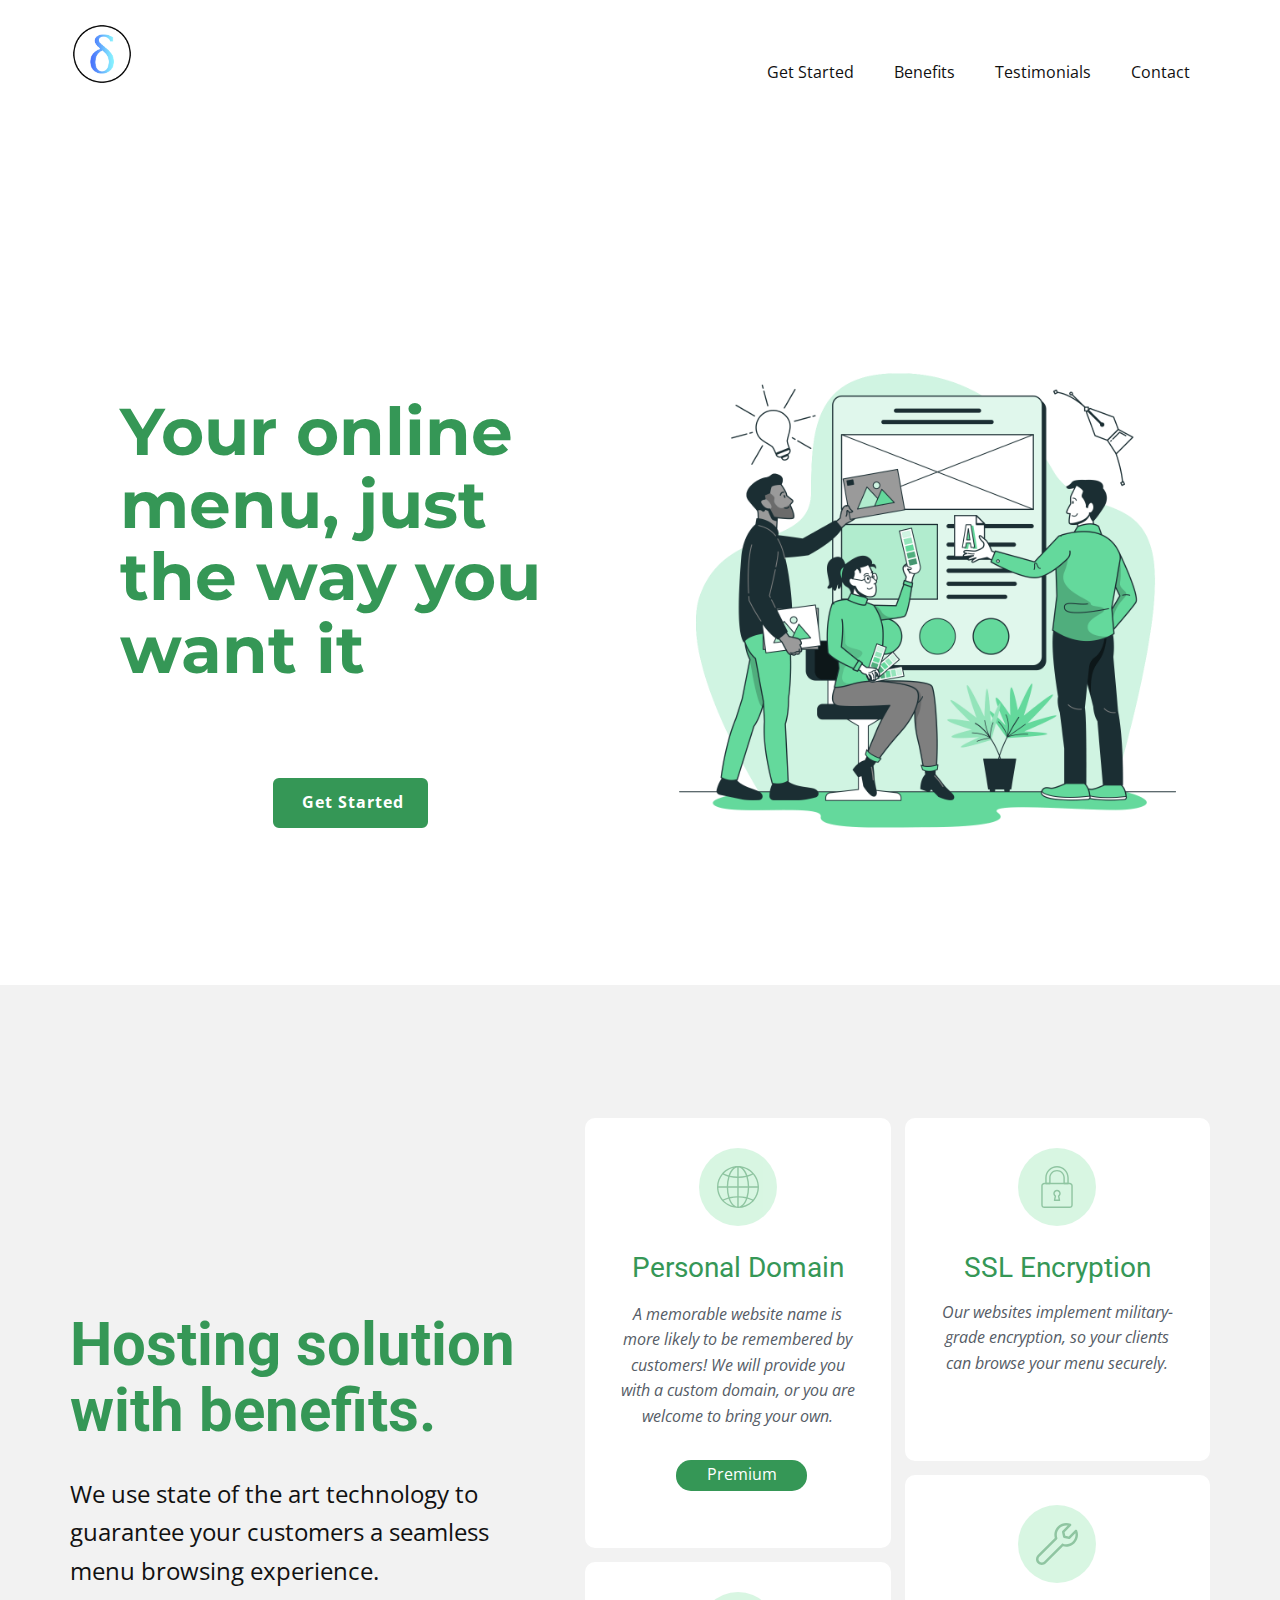
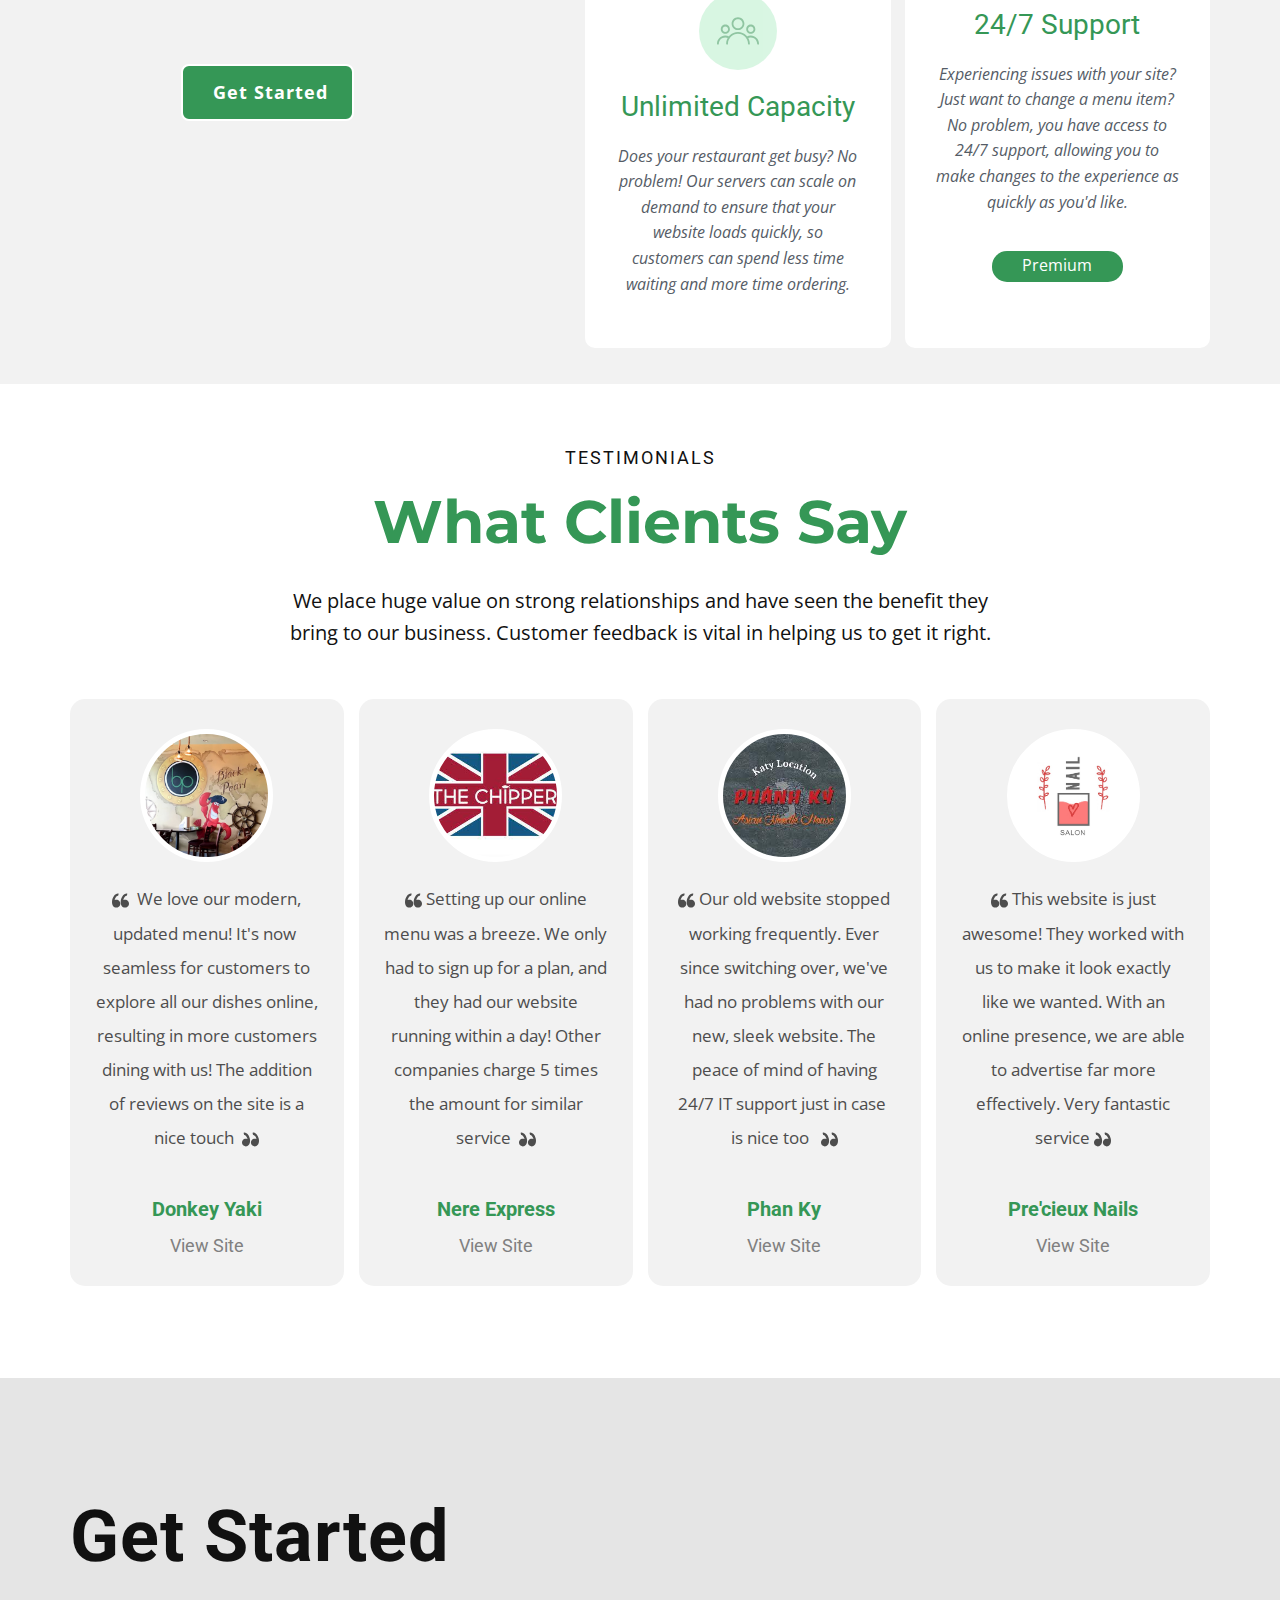
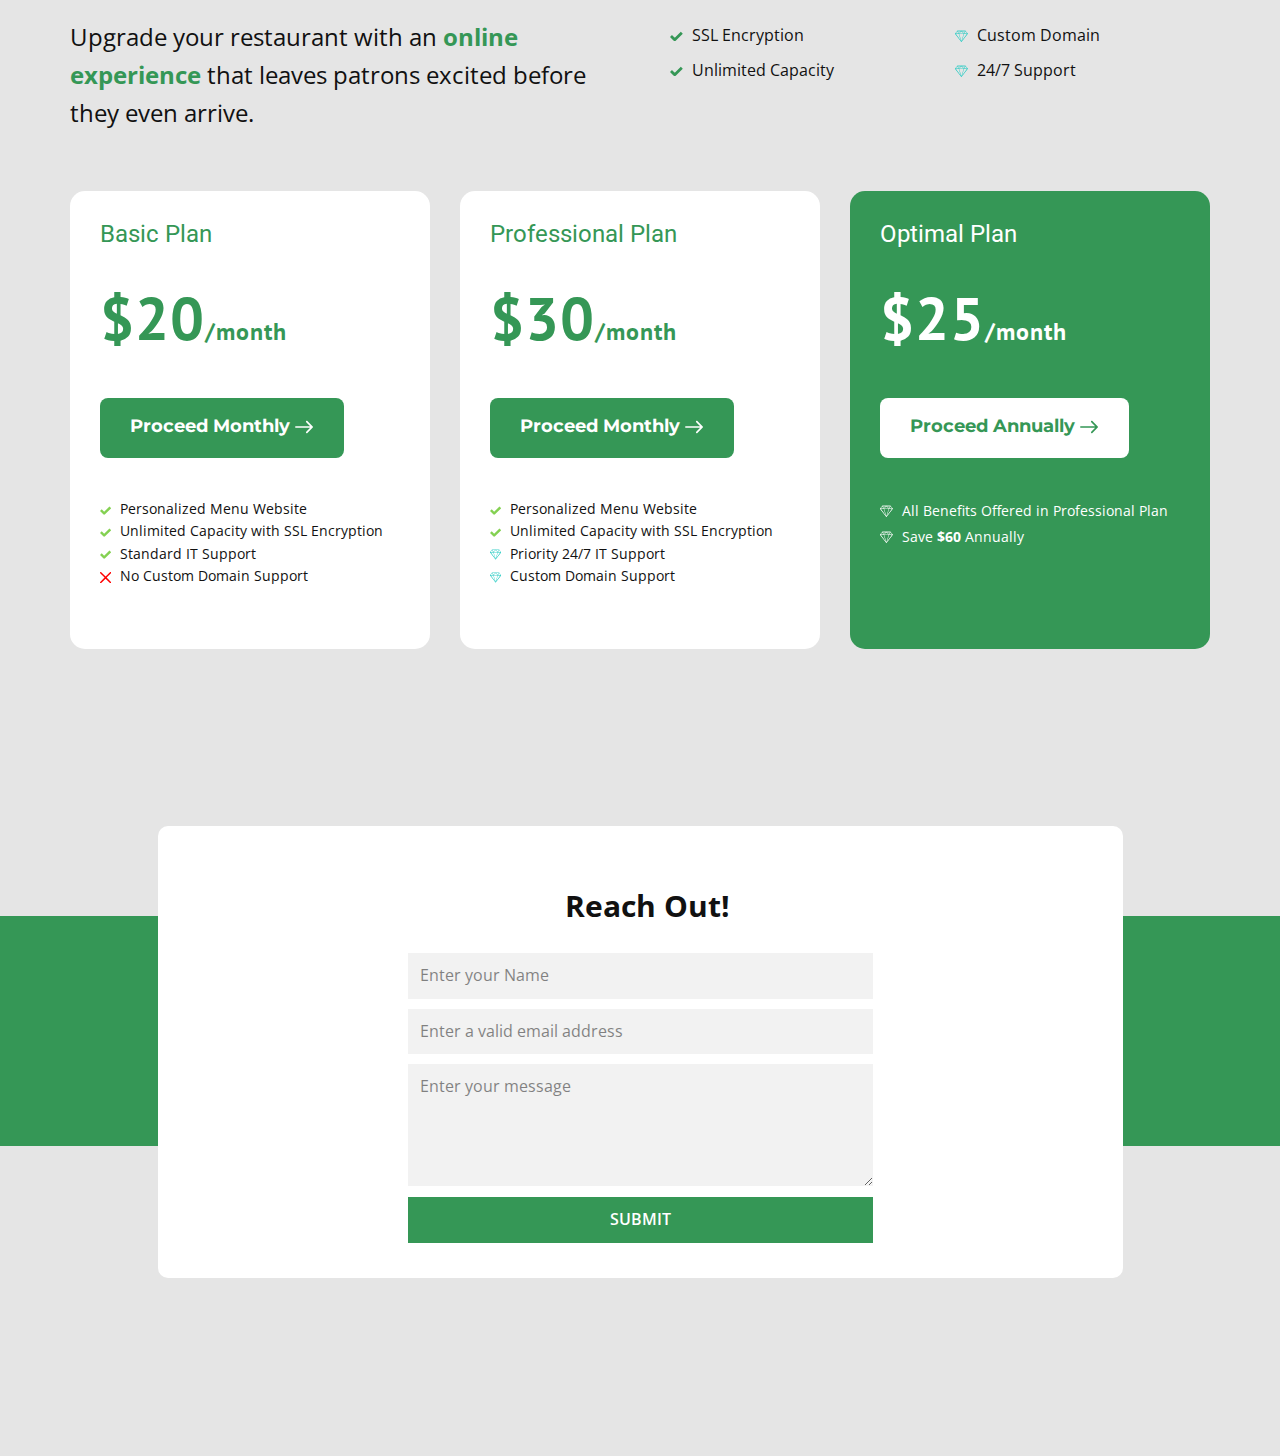
==== commit 49bb89f7: "update testimonials" ====
--- a/index.html
+++ b/index.html
@@ -1,5 +1,7 @@
 <!DOCTYPE html>
 <html style="font-size: 16px;"><head>
+    <script async src="https://pagead2.googlesyndication.com/pagead/js/adsbygoogle.js?client=ca-pub-4104797071351807"
+     crossorigin="anonymous"></script>
     <meta name="viewport" content="width=device-width, initial-scale=1.0">
     <meta charset="utf-8">
     <meta name="keywords" content="online menu, menu website, cheap menu, digital menu, restaurant menu, menu hosting, web menu hosting">
@@ -179,31 +181,31 @@
           <div class="u-repeater u-repeater-1">
             <div class="u-align-center u-container-style u-grey-5 u-list-item u-radius-15 u-repeater-item u-shape-round u-list-item-1">
               <div class="u-container-layout u-similar-container u-valign-top u-container-layout-1">
-                <div alt="" class="u-border-5 u-border-white u-image u-image-circle u-image-1" data-image-width="1600" data-image-height="800" data-href="https://sagemenu.com/blackpearl/" data-target="_blank"></div>
+                <div alt="" class="u-border-5 u-border-white u-image u-image-circle u-image-1" data-image-width="1600" data-image-height="800" data-href="https://sagemenu.com/donkeyyaki/" data-target="_blank"></div>
                 <p class="u-text u-text-grey-70 u-text-4"><span class="u-icon u-icon-1"><svg class="u-svg-content" viewBox="0 0 95.333 95.332" x="0px" y="0px" style="width: 1em; height: 1em;"><g><g><path d="M30.512,43.939c-2.348-0.676-4.696-1.019-6.98-1.019c-3.527,0-6.47,0.806-8.752,1.793    c2.2-8.054,7.485-21.951,18.013-23.516c0.975-0.145,1.774-0.85,2.04-1.799l2.301-8.23c0.194-0.696,0.079-1.441-0.318-2.045    s-1.035-1.007-1.75-1.105c-0.777-0.106-1.569-0.16-2.354-0.16c-12.637,0-25.152,13.19-30.433,32.076    c-3.1,11.08-4.009,27.738,3.627,38.223c4.273,5.867,10.507,9,18.529,9.313c0.033,0.001,0.065,0.002,0.098,0.002    c9.898,0,18.675-6.666,21.345-16.209c1.595-5.705,0.874-11.688-2.032-16.851C40.971,49.307,36.236,45.586,30.512,43.939z"></path><path d="M92.471,54.413c-2.875-5.106-7.61-8.827-13.334-10.474c-2.348-0.676-4.696-1.019-6.979-1.019    c-3.527,0-6.471,0.806-8.753,1.793c2.2-8.054,7.485-21.951,18.014-23.516c0.975-0.145,1.773-0.85,2.04-1.799l2.301-8.23    c0.194-0.696,0.079-1.441-0.318-2.045c-0.396-0.604-1.034-1.007-1.75-1.105c-0.776-0.106-1.568-0.16-2.354-0.16    c-12.637,0-25.152,13.19-30.434,32.076c-3.099,11.08-4.008,27.738,3.629,38.225c4.272,5.866,10.507,9,18.528,9.312    c0.033,0.001,0.065,0.002,0.099,0.002c9.897,0,18.675-6.666,21.345-16.209C96.098,65.559,95.376,59.575,92.471,54.413z"></path>
 </g>
 </g></svg><img></span>&nbsp; We love our modern, updated menu! It's now&nbsp; seamless for customers to explore all our dishes online, resulting in more customers dining with us! The addition of reviews on the site is a nice touch&nbsp;&nbsp;<span class="u-icon u-icon-2"><svg class="u-svg-content" viewBox="0 0 98.829 98.829" x="0px" y="0px" style="width: 1em; height: 1em;"><g><g><path d="M96.76,41.603C91.511,22.831,78.562,9.204,65.975,9.204c-1.011,0-2.021,0.088-3.005,0.262    c-0.558,0.098-1.046,0.426-1.348,0.902c-0.301,0.479-0.386,1.061-0.233,1.605l2.591,9.268c0.25,0.895,1.113,1.5,2.01,1.459    l0.206-0.004c4.668,0,13.199,6.996,17.548,22.545c0.172,0.617,0.335,1.248,0.492,1.906c-4.882-2.416-10.706-2.975-15.98-1.506    C56.358,48.97,49.388,61.356,52.714,73.252c2.696,9.639,11.563,16.373,21.563,16.373c2.037,0,4.071-0.281,6.046-0.834    c7.846-2.193,13.745-8.707,16.611-18.338C99.521,61.764,99.456,51.249,96.76,41.603z"></path><path d="M14.088,9.206c-1.009,0-2.02,0.086-3.003,0.26c-0.557,0.096-1.046,0.426-1.347,0.902    c-0.301,0.479-0.386,1.061-0.234,1.605l2.592,9.268c0.25,0.895,1.097,1.5,2.01,1.459l0.204-0.004    c4.668,0,13.2,6.996,17.549,22.545c0.173,0.621,0.336,1.252,0.492,1.906c-4.884-2.416-10.706-2.975-15.98-1.506    C4.475,48.97-2.497,61.356,0.831,73.252c2.696,9.639,11.563,16.373,21.563,16.373c2.037,0,4.071-0.281,6.047-0.834    c7.845-2.193,13.744-8.707,16.611-18.338c2.586-8.689,2.522-19.205-0.175-28.852C39.625,22.831,26.678,9.206,14.088,9.206z"></path>
 </g>
 </g></svg><img></span>
                 </p>
-                <h5 class="u-text u-text-default u-text-palette-2-base u-text-5">Black Pearl</h5>
+                <h5 class="u-text u-text-default u-text-palette-2-base u-text-5">Donkey Yaki</h5>
                 <h6 class="u-text u-text-default u-text-grey-50 u-text-6">
-                  <a class="u-active-none u-border-none u-btn u-button-link u-button-style u-hover-none u-none u-text-grey-50 u-btn-1" href="https://sagemenu.com/blackpearl/" target="_blank">View Site</a>
+                  <a class="u-active-none u-border-none u-btn u-button-link u-button-style u-hover-none u-none u-text-grey-50 u-btn-1" href="https://sagemenu.com/donkeyyaki/" target="_blank">View Site</a>
                 </h6>
               </div>
             </div>
             <div class="u-align-center u-container-style u-grey-5 u-list-item u-radius-15 u-repeater-item u-shape-round u-list-item-2">
               <div class="u-container-layout u-similar-container u-valign-top u-container-layout-2">
-                <div alt="" class="u-border-5 u-border-white u-image u-image-circle u-image-2" data-image-width="225" data-image-height="224" data-href="https://sagemenu.com/thechipper/" data-target="_blank"></div>
+                <div alt="" class="u-border-5 u-border-white u-image u-image-circle u-image-2" data-image-width="225" data-image-height="224" data-href="https://sagemenu.com/nereexpress/" data-target="_blank"></div>
                 <p class="u-text u-text-grey-70 u-text-7"><span class="u-icon u-icon-3"><svg class="u-svg-content" viewBox="0 0 95.333 95.332" x="0px" y="0px" style="width: 1em; height: 1em;"><g><g><path d="M30.512,43.939c-2.348-0.676-4.696-1.019-6.98-1.019c-3.527,0-6.47,0.806-8.752,1.793    c2.2-8.054,7.485-21.951,18.013-23.516c0.975-0.145,1.774-0.85,2.04-1.799l2.301-8.23c0.194-0.696,0.079-1.441-0.318-2.045    s-1.035-1.007-1.75-1.105c-0.777-0.106-1.569-0.16-2.354-0.16c-12.637,0-25.152,13.19-30.433,32.076    c-3.1,11.08-4.009,27.738,3.627,38.223c4.273,5.867,10.507,9,18.529,9.313c0.033,0.001,0.065,0.002,0.098,0.002    c9.898,0,18.675-6.666,21.345-16.209c1.595-5.705,0.874-11.688-2.032-16.851C40.971,49.307,36.236,45.586,30.512,43.939z"></path><path d="M92.471,54.413c-2.875-5.106-7.61-8.827-13.334-10.474c-2.348-0.676-4.696-1.019-6.979-1.019    c-3.527,0-6.471,0.806-8.753,1.793c2.2-8.054,7.485-21.951,18.014-23.516c0.975-0.145,1.773-0.85,2.04-1.799l2.301-8.23    c0.194-0.696,0.079-1.441-0.318-2.045c-0.396-0.604-1.034-1.007-1.75-1.105c-0.776-0.106-1.568-0.16-2.354-0.16    c-12.637,0-25.152,13.19-30.434,32.076c-3.099,11.08-4.008,27.738,3.629,38.225c4.272,5.866,10.507,9,18.528,9.312    c0.033,0.001,0.065,0.002,0.099,0.002c9.897,0,18.675-6.666,21.345-16.209C96.098,65.559,95.376,59.575,92.471,54.413z"></path>
 </g>
 </g></svg><img></span>&nbsp;Setting up our online menu was a breeze. We only had to sign up for a plan, and they had our website running within a day! Other companies charge 5 times the amount for similar service&nbsp;&nbsp;<span class="u-icon u-icon-4"><svg class="u-svg-content" viewBox="0 0 98.829 98.829" x="0px" y="0px" style="width: 1em; height: 1em;"><g><g><path d="M96.76,41.603C91.511,22.831,78.562,9.204,65.975,9.204c-1.011,0-2.021,0.088-3.005,0.262    c-0.558,0.098-1.046,0.426-1.348,0.902c-0.301,0.479-0.386,1.061-0.233,1.605l2.591,9.268c0.25,0.895,1.113,1.5,2.01,1.459    l0.206-0.004c4.668,0,13.199,6.996,17.548,22.545c0.172,0.617,0.335,1.248,0.492,1.906c-4.882-2.416-10.706-2.975-15.98-1.506    C56.358,48.97,49.388,61.356,52.714,73.252c2.696,9.639,11.563,16.373,21.563,16.373c2.037,0,4.071-0.281,6.046-0.834    c7.846-2.193,13.745-8.707,16.611-18.338C99.521,61.764,99.456,51.249,96.76,41.603z"></path><path d="M14.088,9.206c-1.009,0-2.02,0.086-3.003,0.26c-0.557,0.096-1.046,0.426-1.347,0.902    c-0.301,0.479-0.386,1.061-0.234,1.605l2.592,9.268c0.25,0.895,1.097,1.5,2.01,1.459l0.204-0.004    c4.668,0,13.2,6.996,17.549,22.545c0.173,0.621,0.336,1.252,0.492,1.906c-4.884-2.416-10.706-2.975-15.98-1.506    C4.475,48.97-2.497,61.356,0.831,73.252c2.696,9.639,11.563,16.373,21.563,16.373c2.037,0,4.071-0.281,6.047-0.834    c7.845-2.193,13.744-8.707,16.611-18.338c2.586-8.689,2.522-19.205-0.175-28.852C39.625,22.831,26.678,9.206,14.088,9.206z"></path>
 </g>
 </g></svg><img></span>
                 </p>
-                <h5 class="u-text u-text-default u-text-palette-2-base u-text-8">The Chipper</h5>
+                <h5 class="u-text u-text-default u-text-palette-2-base u-text-8">Nere Express</h5>
                 <h6 class="u-text u-text-default u-text-grey-50 u-text-9">
-                  <a class="u-active-none u-border-none u-btn u-button-link u-button-style u-hover-none u-none u-text-grey-50 u-btn-2" href="https://sagemenu.com/thechipper/" target="_blank">View Site</a>
+                  <a class="u-active-none u-border-none u-btn u-button-link u-button-style u-hover-none u-none u-text-grey-50 u-btn-2" href="https://sagemenu.com/nereexpress/" target="_blank">View Site</a>
                 </h6>
               </div>
             </div>
@@ -499,4 +501,4 @@
     
     <footer class="u-align-center u-clearfix u-footer u-grey-10 u-footer" id="sec-b968"><div class="u-align-left u-clearfix u-sheet u-sheet-1"></div></footer>
   
-</body></html>+</body></html>
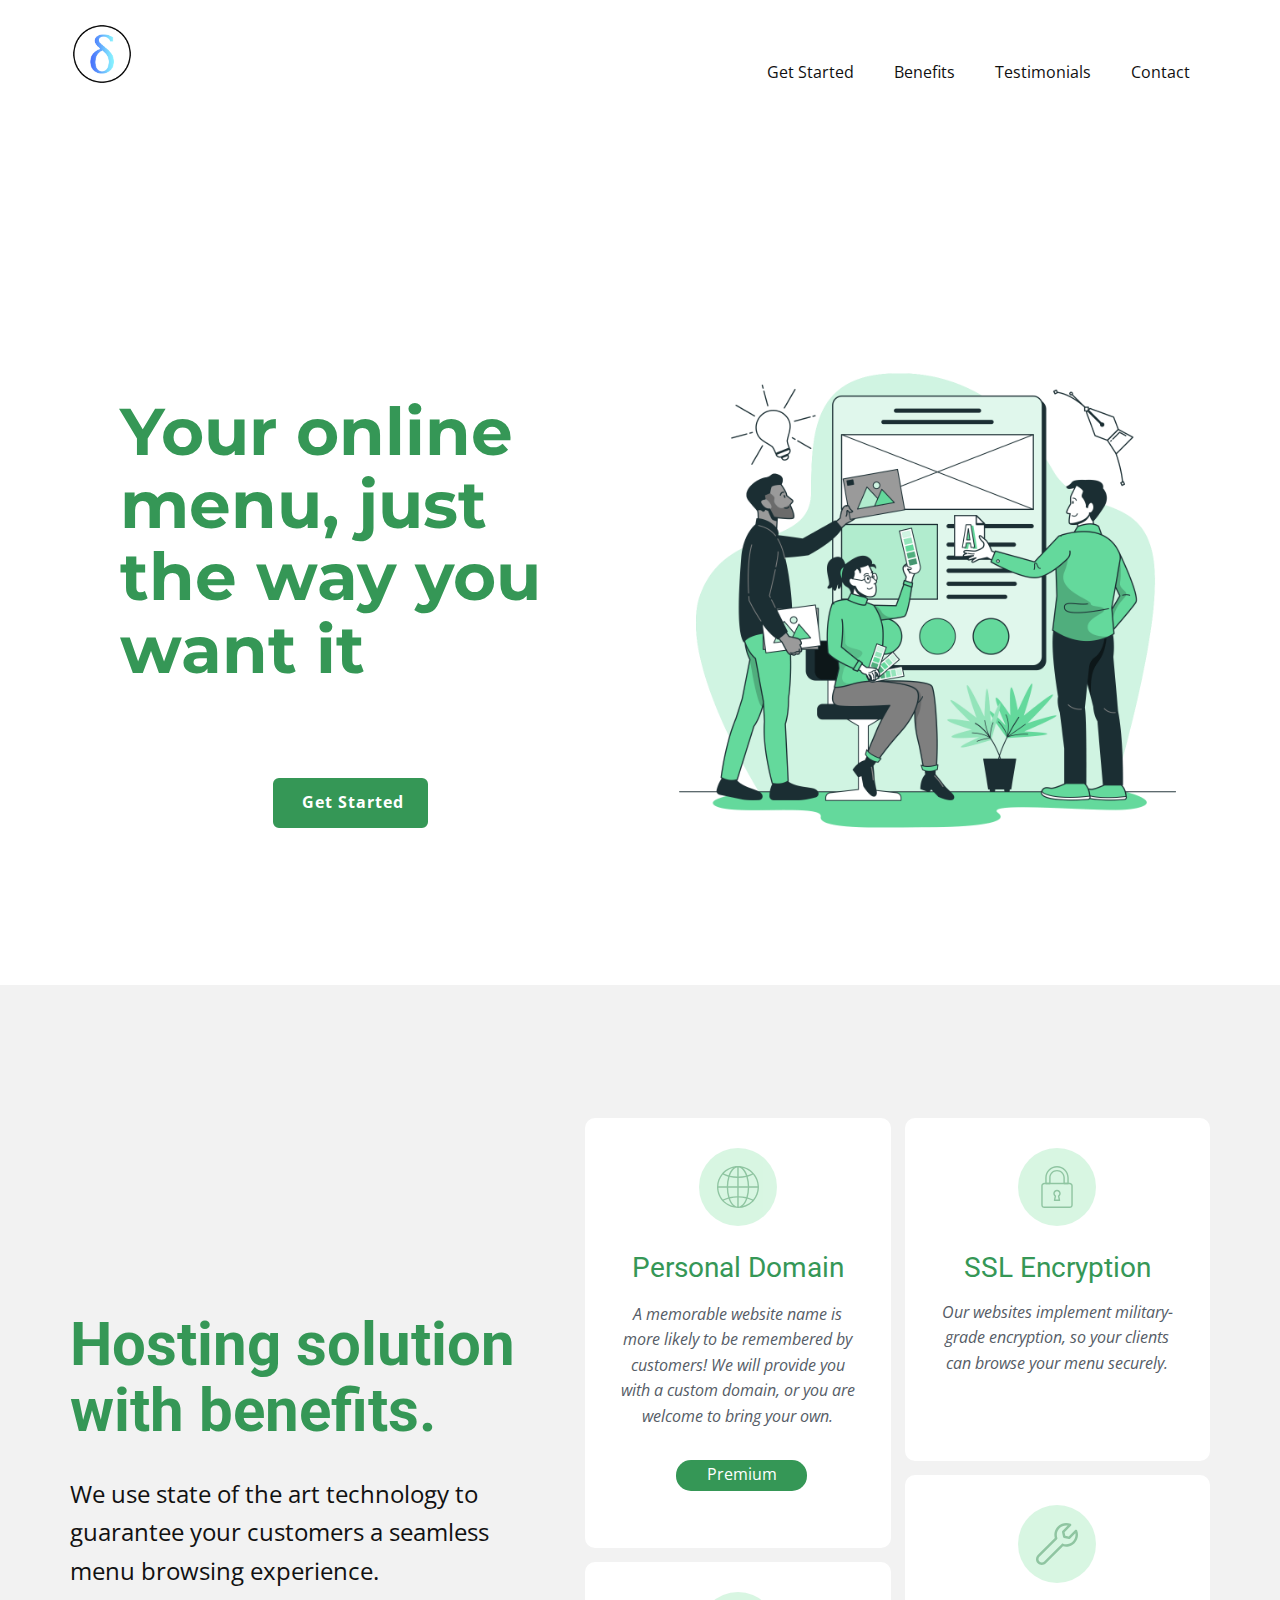
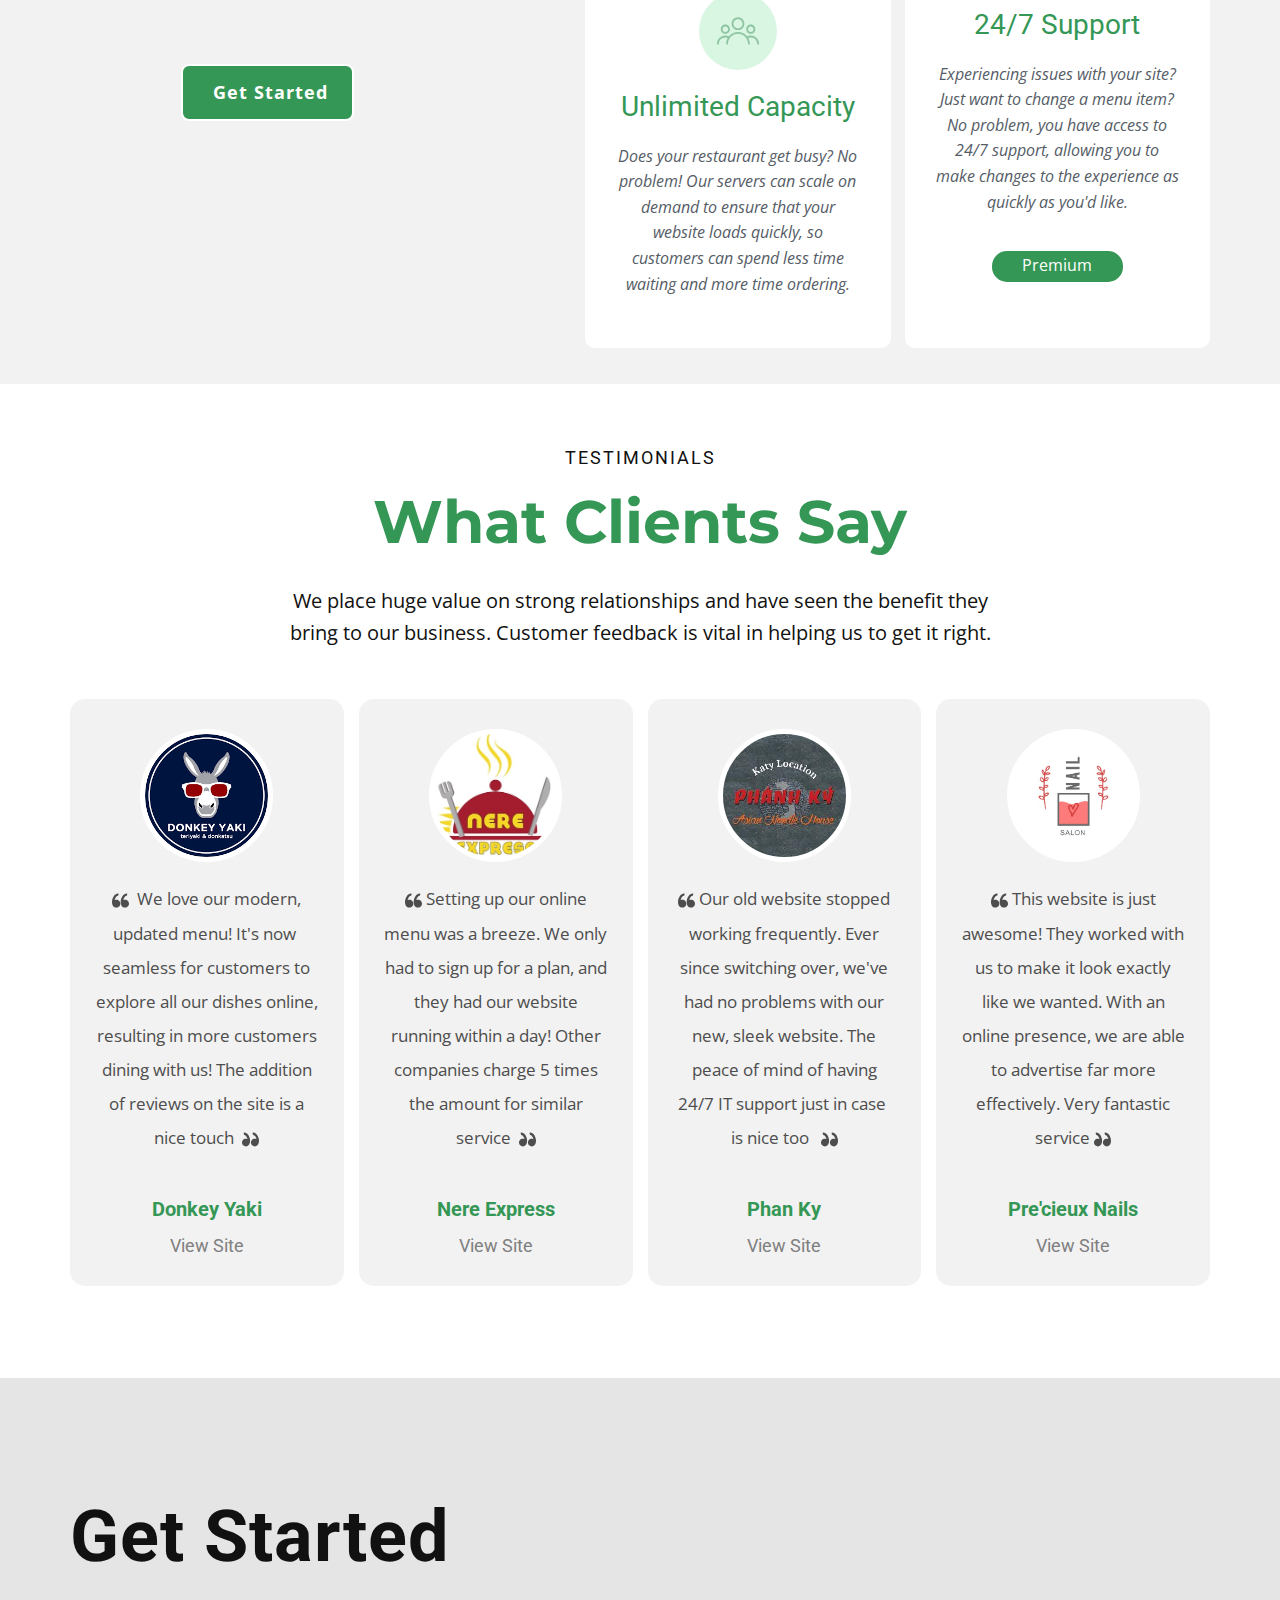
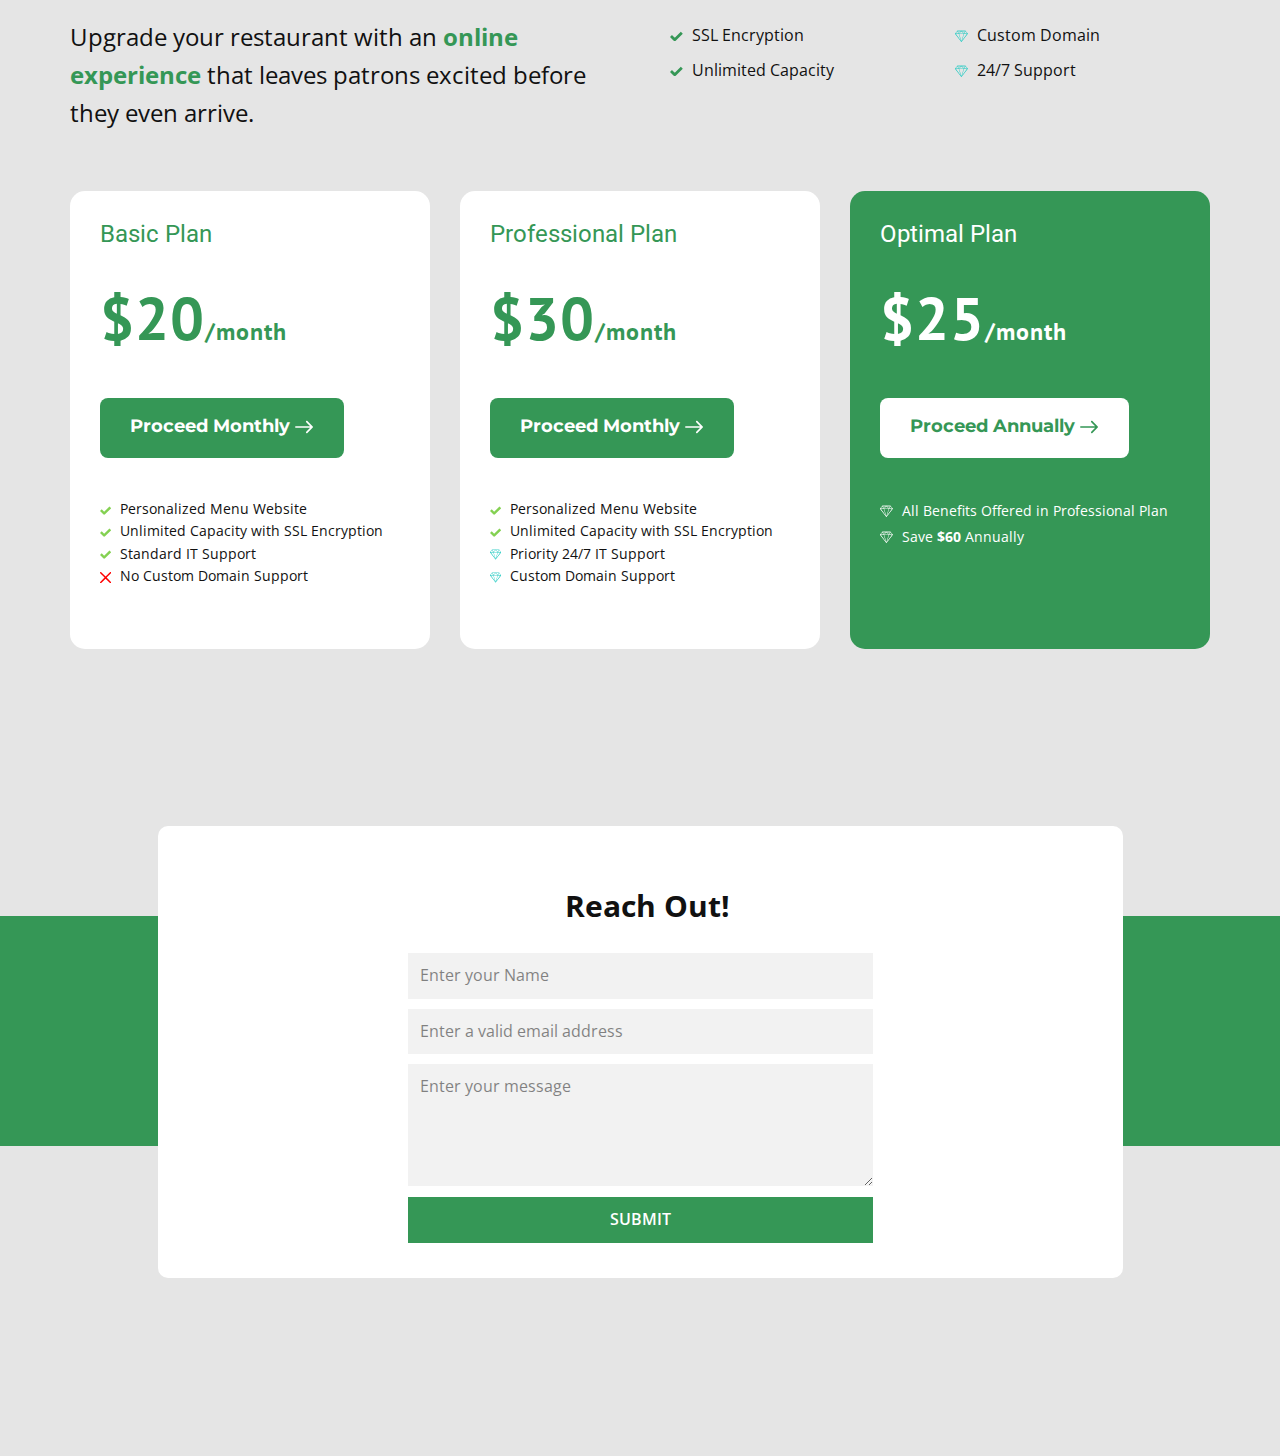
==== commit c36c1e52: "add analytics" ====
--- a/index.html
+++ b/index.html
@@ -32,7 +32,16 @@
 }</script>
     <meta name="theme-color" content="#478ac9">
     <meta property="og:type" content="website">
-  </head>
+<!-- Google tag (gtag.js) -->
+<script async src="https://www.googletagmanager.com/gtag/js?id=G-FKY47VPYMB"></script>
+<script>
+  window.dataLayer = window.dataLayer || [];
+  function gtag(){dataLayer.push(arguments);}
+  gtag('js', new Date());
+
+  gtag('config', 'G-FKY47VPYMB');
+</script>
+</head>
   <body data-home-page="Home.html" data-home-page-title="Home" class="u-body"><header class="u-clearfix u-header u-header" id="sec-4924"><div class="u-clearfix u-sheet u-valign-middle u-sheet-1">
         <a href="Home.html#carousel_662e" data-page-id="89994799" class="u-image u-logo u-image-1" data-image-width="812" data-image-height="812" title="Home">
           <img src="images/logo.png" class="u-logo-image u-logo-image-1" alt="">
